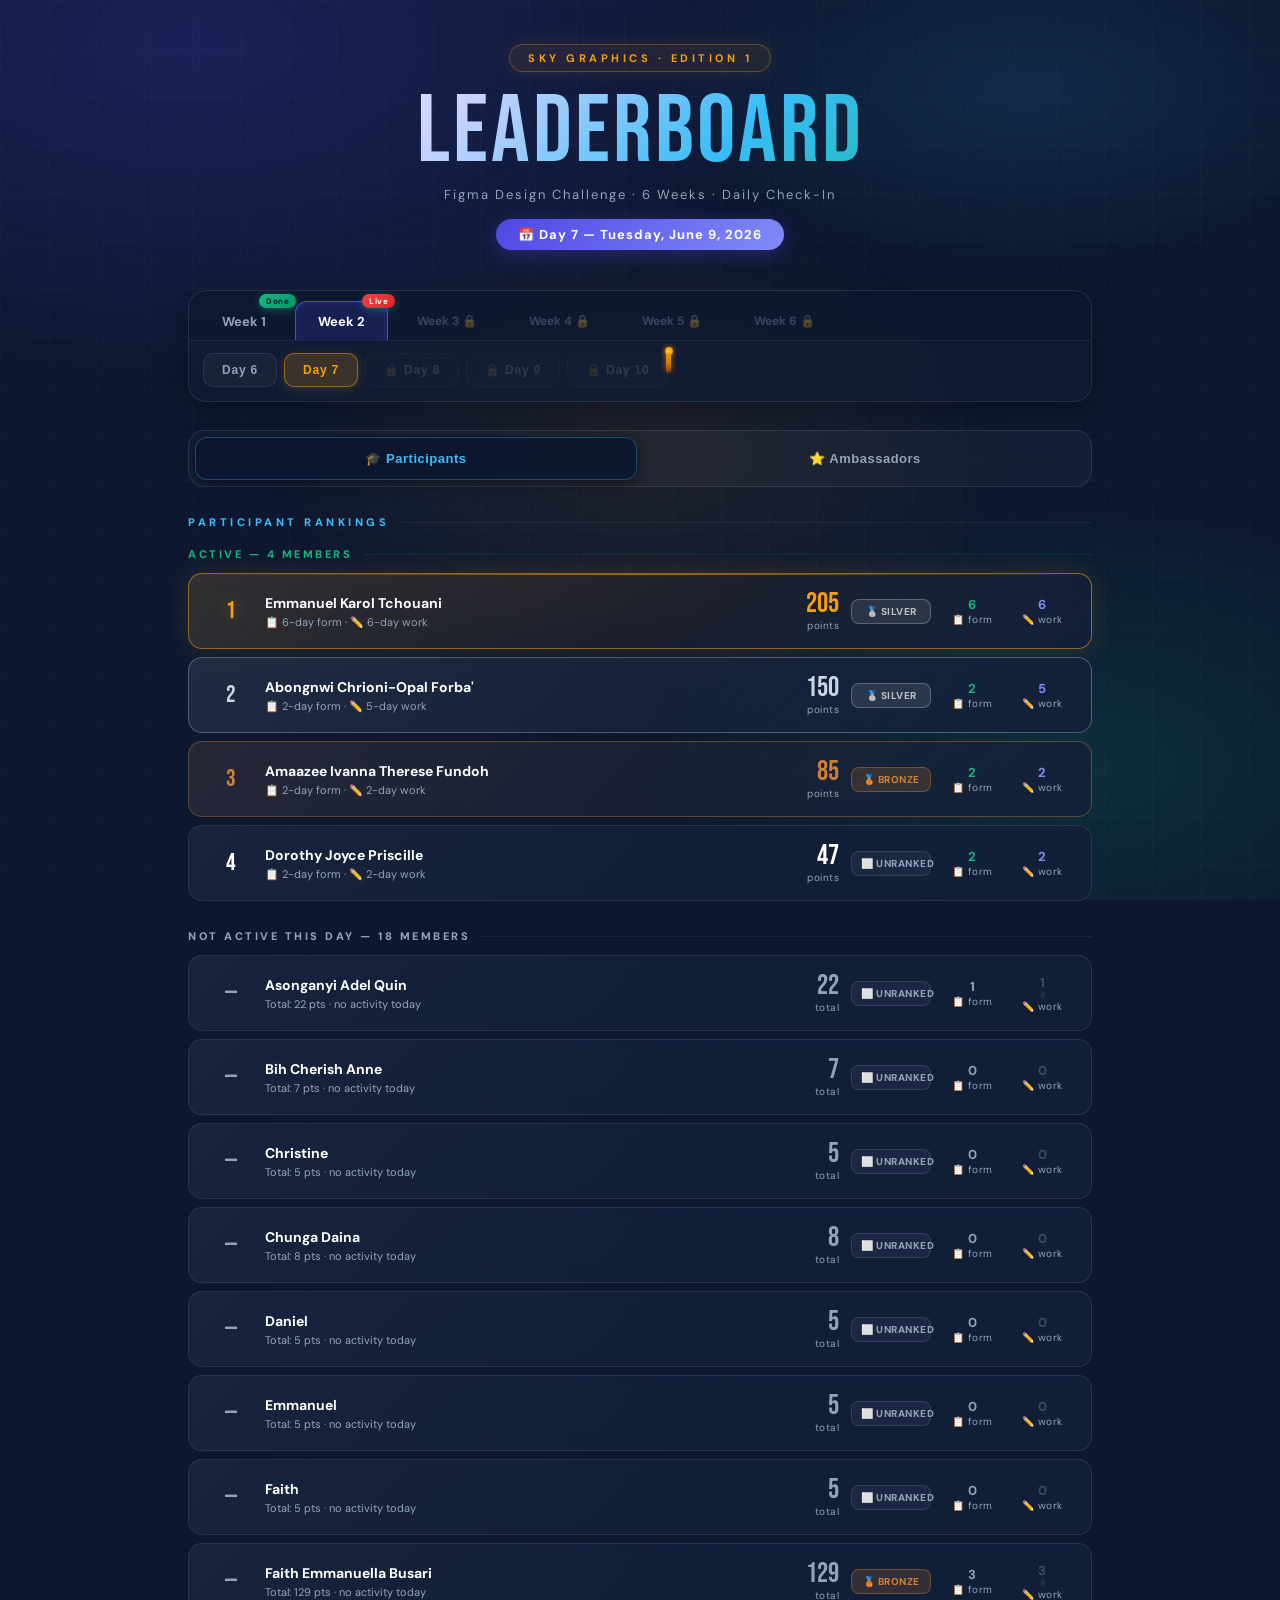
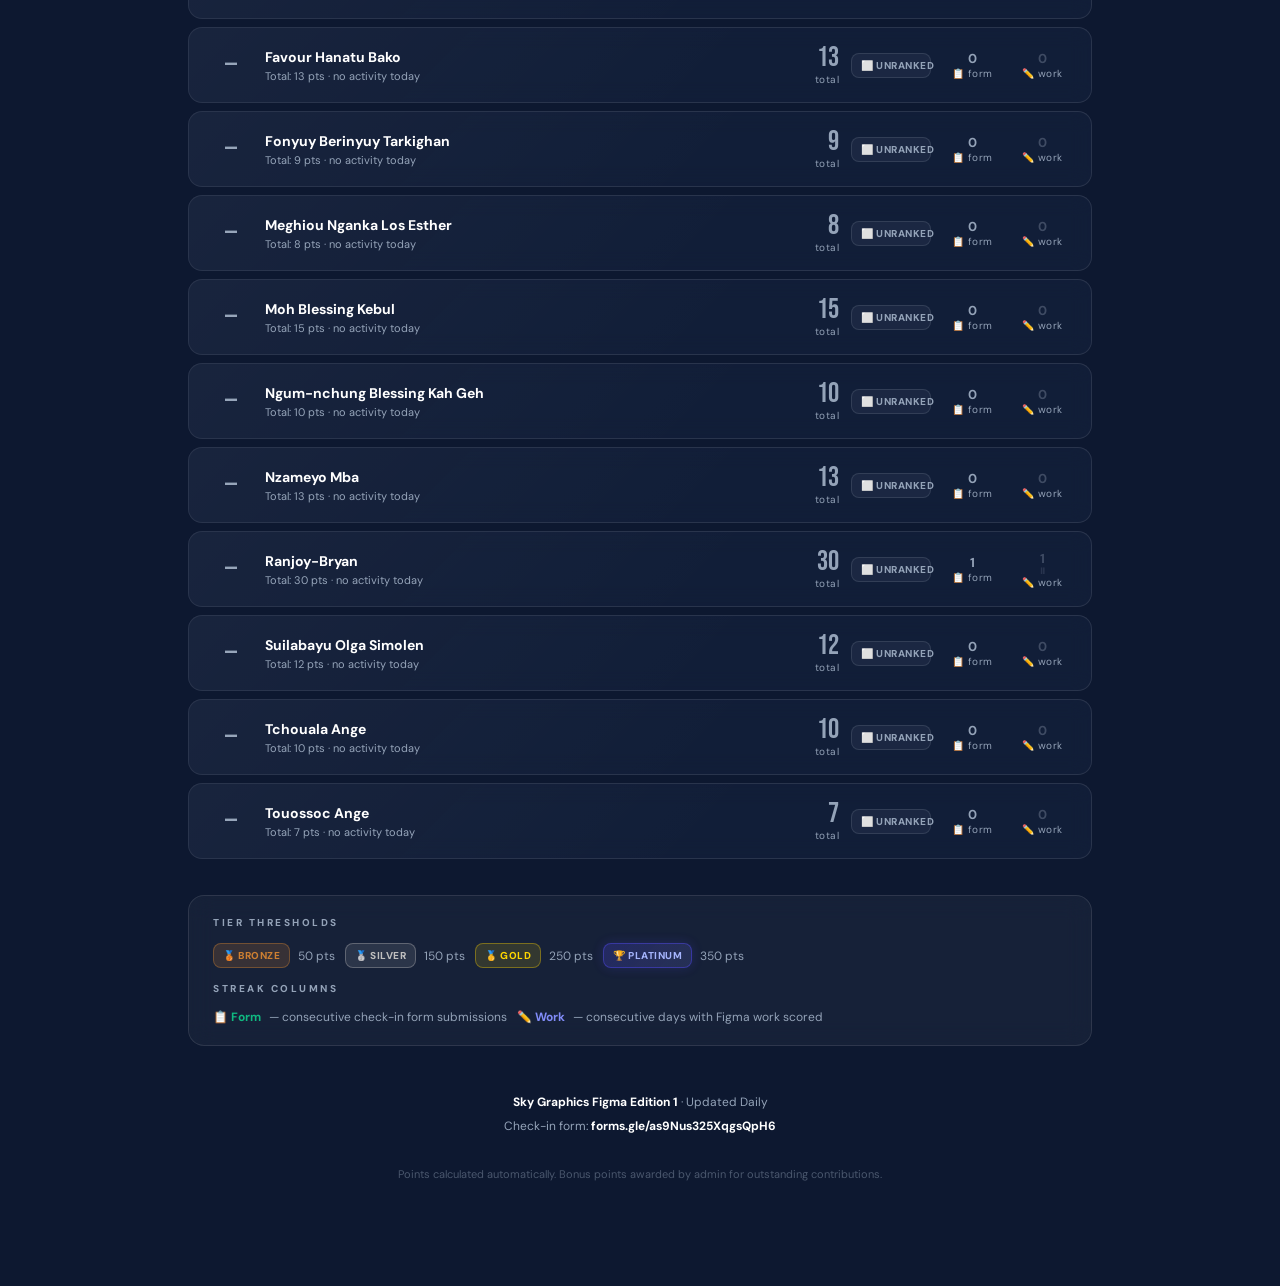
==== index.html @ 0ae7cfec "Automated Pipeline Day 7 latest" ====
<!DOCTYPE html>
<html lang="en">
<head>
<meta charset="UTF-8"/>
<meta name="viewport" content="width=device-width, initial-scale=1.0"/>
<title>Sky Graphics Figma Edition 1 — Leaderboard</title>
<link href="https://fonts.googleapis.com/css2?family=Bebas+Neue&family=DM+Sans:wght@400;500;700&display=swap" rel="stylesheet"/>
<style>
/* ═══════════════════════════════════════════════
   SKY GRAPHICS EDITION 1 — LEADERBOARD v5
   Week 2 · D6 Live · Three-tab profile panels
   No SNAPSHOTS dependency — derives from PEOPLE
═══════════════════════════════════════════════ */
:root{
  --navy:#0D1830;--indigo:#1B2F6E;--violet:#4F46E5;--violet-light:#818CF8;
  --amber:#F59E0B;--gold:#D97706;--mint:#10B981;--mint-dk:#059669;
  --coral:#EF4444;--sky:#38BDF8;--white:#FFFFFF;--off:#F1F5F9;
  --muted:#94A3B8;--card:rgba(19,31,58,0.88);--card-solid:#131F3A;
  --line:rgba(255,255,255,0.07);--glass:rgba(255,255,255,0.04);
  --gb:rgba(255,255,255,0.10);
}
*{margin:0;padding:0;box-sizing:border-box;}
html{scroll-behavior:smooth;}
body{
  background:var(--navy);font-family:'DM Sans',sans-serif;
  color:var(--white);min-height:100vh;overflow-x:hidden;
}
body::before{
  content:'';position:fixed;inset:0;pointer-events:none;z-index:0;
  background:
    radial-gradient(ellipse 90% 70% at 15% 5%,rgba(79,70,229,.22) 0%,transparent 55%),
    radial-gradient(ellipse 70% 60% at 85% 85%,rgba(16,185,129,.14) 0%,transparent 50%),
    radial-gradient(ellipse 50% 45% at 50% 50%,rgba(245,158,11,.08) 0%,transparent 60%),
    radial-gradient(ellipse 60% 40% at 80% 10%,rgba(56,189,248,.12) 0%,transparent 50%);
  animation:auroraDrift 18s ease-in-out infinite alternate;will-change:transform;
}
@keyframes auroraDrift{
  0%{transform:translate(0,0) scale(1);}
  33%{transform:translate(-12px,8px) scale(1.02);}
  66%{transform:translate(8px,-6px) scale(.98);}
  100%{transform:translate(-4px,12px) scale(1.01);}
}
body::after{
  content:'';position:fixed;inset:0;pointer-events:none;z-index:0;
  background-image:
    linear-gradient(rgba(255,255,255,.018) 1px,transparent 1px),
    linear-gradient(90deg,rgba(255,255,255,.018) 1px,transparent 1px);
  background-size:48px 48px;
  animation:gridShift 25s linear infinite;will-change:transform;
}
@keyframes gridShift{from{transform:translate(0,0);}to{transform:translate(48px,48px);}}

/* ── GOLDEN ESSENCE (Day 5/10/15…) ── */
body.essence-golden::before{
  background:
    radial-gradient(ellipse 90% 70% at 20% 10%,rgba(217,119,6,.35) 0%,transparent 55%),
    radial-gradient(ellipse 70% 60% at 80% 80%,rgba(245,158,11,.25) 0%,transparent 50%),
    radial-gradient(ellipse 50% 45% at 50% 50%,rgba(79,70,229,.20) 0%,transparent 60%);
}
.wrap{position:relative;z-index:1;}
.essence-golden .title{
  background-image:linear-gradient(135deg,#fff 0%,#FFE088 35%,#F59E0B 70%,#D97706 100%) !important;
  -webkit-background-clip:text !important;background-clip:text !important;
  -webkit-text-fill-color:transparent !important;color:transparent !important;
}

/* ── LAYOUT ── */
.wrap{position:relative;z-index:1;max-width:940px;margin:0 auto;padding:44px 18px 100px;}

/* ── HEADER ── */
.header{text-align:center;margin-bottom:40px;}
.edition-tag{
  display:inline-flex;align-items:center;gap:6px;
  font-size:11px;font-weight:700;letter-spacing:3.5px;text-transform:uppercase;
  color:var(--amber);background:rgba(245,158,11,.08);
  border:1px solid rgba(245,158,11,.3);padding:6px 18px;border-radius:24px;
  margin-bottom:18px;box-shadow:0 0 20px rgba(245,158,11,.1);
  animation:tagPulse 3s ease-in-out infinite;
}
@keyframes tagPulse{
  0%,100%{box-shadow:0 0 20px rgba(245,158,11,.1);}
  50%{box-shadow:0 0 35px rgba(245,158,11,.22);}
}
.title{
  font-family:'Bebas Neue',sans-serif;
  font-size:clamp(52px,11vw,96px);line-height:.9;letter-spacing:3px;
  background:linear-gradient(135deg,#fff 0%,#C7D2FE 30%,#38BDF8 60%,#10B981 100%);
  -webkit-background-clip:text;background-clip:text;
  -webkit-text-fill-color:transparent;color:transparent;
  margin-bottom:10px;
}
.subtitle{font-size:13px;color:var(--muted);letter-spacing:2px;font-weight:400;}
.day-badge{
  display:inline-block;margin-top:16px;
  background:linear-gradient(135deg,var(--violet),var(--violet-light));
  padding:7px 22px;border-radius:22px;
  font-size:13px;font-weight:700;letter-spacing:1px;
  box-shadow:0 4px 20px rgba(79,70,229,.35);
}

/* ══════════════════════════════════════
   WEEK + DAY CONNECTED NAV CARD
══════════════════════════════════════ */
.nav-card{
  background:rgba(13,24,48,.80);border:1px solid var(--gb);
  border-radius:18px;overflow:hidden;margin-bottom:28px;
  backdrop-filter:blur(16px);box-shadow:0 8px 32px rgba(0,0,0,.3);
}
.week-row{
  display:flex;gap:6px;border-bottom:1px solid var(--line);
  overflow-x:auto;scrollbar-width:none;padding:10px 10px 0;
}
.week-row::-webkit-scrollbar{display:none;}
.week-pill{
  padding:11px 22px;border-radius:12px 12px 0 0;
  background:transparent;border:1px solid transparent;border-bottom:none;
  cursor:pointer;font-weight:700;font-size:13px;white-space:nowrap;
  color:var(--muted);transition:all .3s cubic-bezier(.4,0,.2,1);
  position:relative;margin-bottom:-1px;
}
.week-pill:hover:not(.locked){
  background:rgba(79,70,229,.10);color:var(--white);
  border-color:rgba(79,70,229,.25);border-bottom-color:transparent;
}
.week-pill.active{
  background:rgba(79,70,229,.18);border-color:var(--violet);
  border-bottom-color:rgba(13,24,48,.80);color:var(--white);
  box-shadow:inset 0 2px 8px rgba(79,70,229,.2);
}
.week-pill.locked{opacity:.32;cursor:not-allowed;font-size:12px;}
.week-badge{
  position:absolute;top:-8px;right:-8px;
  background:linear-gradient(135deg,var(--mint),#059669);
  color:var(--navy);font-size:8px;font-weight:800;
  padding:2px 7px;border-radius:8px;letter-spacing:.5px;
  box-shadow:0 2px 8px rgba(16,185,129,.4);
}
.week-badge.live{background:linear-gradient(135deg,var(--coral),#DC2626);color:#fff;}

.day-tray{
  padding:12px 14px 14px;display:flex;gap:7px;flex-wrap:wrap;
  animation:trayReveal .28s cubic-bezier(.4,0,.2,1) both;
  background:rgba(255,255,255,.015);
}
@keyframes trayReveal{
  from{opacity:0;transform:translateY(-6px);}
  to{opacity:1;transform:translateY(0);}
}
.day-pill{
  position:relative;padding:9px 18px;border-radius:10px;cursor:pointer;
  font-size:12px;font-weight:700;letter-spacing:.8px;
  border:1px solid rgba(255,255,255,.08);
  background:rgba(255,255,255,.04);color:var(--muted);
  transition:all .22s cubic-bezier(.4,0,.2,1);overflow:visible;
}
.day-pill:hover:not(.locked):not(.active){
  background:rgba(255,255,255,.09);color:var(--white);
  border-color:rgba(255,255,255,.18);
}
.day-pill.active{
  background:rgba(245,158,11,.18);color:var(--amber);
  border-color:rgba(245,158,11,.5);box-shadow:0 2px 12px rgba(245,158,11,.2);
}
.day-pill.locked{
  background:rgba(255,255,255,.01);color:rgba(255,255,255,.12);
  cursor:not-allowed;border-style:dashed;border-color:rgba(255,255,255,.05);
}
/* milestone pin badge */
.day-pill.milestone::after{
  content:'';position:absolute;top:-4px;right:-4px;
  width:5px;height:22px;
  background:linear-gradient(180deg,#F59E0B 0%,#D97706 60%,#92400E 100%);
  border-radius:3px;box-shadow:0 0 6px rgba(245,158,11,.55);
  z-index:2;pointer-events:none;
}
.day-pill.milestone::before{
  content:'';position:absolute;top:-7px;right:-5.5px;
  width:8px;height:8px;
  background:radial-gradient(circle,#FFD700 0%,#F59E0B 60%,#D97706 100%);
  border-radius:50%;box-shadow:0 0 5px rgba(245,158,11,.7);
  z-index:3;pointer-events:none;
}
.day-pill.milestone.active::after{
  background:linear-gradient(180deg,#10B981 0%,#059669 60%,#065F46 100%);
  box-shadow:0 0 6px rgba(16,185,129,.55);
}
.day-pill.milestone.active::before{
  background:radial-gradient(circle,#34D399 0%,#10B981 60%,#059669 100%);
  box-shadow:0 0 5px rgba(16,185,129,.7);
}

/* ── TABS ── */
.tabs{
  display:flex;gap:8px;margin-bottom:28px;
  background:rgba(255,255,255,.03);
  border:1px solid var(--gb);border-radius:16px;padding:6px;
  backdrop-filter:blur(12px);
}
.tab{
  flex:1;text-align:center;padding:13px 20px;border-radius:12px;
  cursor:pointer;font-size:13px;font-weight:700;letter-spacing:.5px;
  transition:all .3s cubic-bezier(.4,0,.2,1);
  color:var(--muted);border:none;background:transparent;
}
.tab:hover:not(.active){background:rgba(255,255,255,.04);color:var(--white);}
.tab.active{
  background:rgba(13,24,48,.9);color:var(--white);
  box-shadow:0 2px 16px rgba(0,0,0,.5);border:1px solid var(--gb);
}
.tab.active.participants{color:var(--sky);border-color:rgba(56,189,248,.3);}
.tab.active.ambassadors{color:var(--amber);border-color:rgba(245,158,11,.3);}

/* ── BOARD ── */
.board{display:none;}.board.active{display:block;}
.board-label{
  font-size:11px;font-weight:800;letter-spacing:3.5px;text-transform:uppercase;
  margin-bottom:18px;display:flex;align-items:center;gap:12px;
}
.board-label::after{content:'';flex:1;height:1px;background:var(--line);}
.board-label.p{color:var(--sky);}.board-label.a{color:var(--amber);}
.amb-note{
  background:rgba(245,158,11,.07);border:1px solid rgba(245,158,11,.22);
  border-radius:12px;padding:13px 18px;font-size:12px;
  color:rgba(245,158,11,.88);margin-bottom:18px;line-height:1.7;
}

/* ── ROWS ── */
.row{
  display:grid;
  grid-template-columns:44px 1fr 90px 80px 58px 58px;
  align-items:center;gap:12px;padding:16px 20px;
  border-radius:14px;margin-bottom:8px;
  background:var(--card);border:1px solid var(--gb);
  transition:transform .25s cubic-bezier(.4,0,.2,1),box-shadow .25s,border-color .25s;
  animation:rowReveal .5s cubic-bezier(.4,0,.2,1) both;
  cursor:pointer;backdrop-filter:blur(10px);
  position:relative;overflow:hidden;will-change:transform;
}
.row::before{
  content:'';position:absolute;inset:0;
  background:linear-gradient(135deg,rgba(255,255,255,.03) 0%,transparent 60%);
  pointer-events:none;
}
.row:hover{transform:translateX(6px) translateY(-1px);box-shadow:0 8px 32px rgba(0,0,0,.35);}
.row.rank-1{
  border-color:rgba(245,158,11,.55);
  background:linear-gradient(135deg,rgba(245,158,11,.13),rgba(217,119,6,.06),var(--card-solid));
  box-shadow:0 0 24px rgba(245,158,11,.15);
}
.row.rank-1::after{
  content:'';position:absolute;top:0;left:0;right:0;height:1px;
  background:linear-gradient(90deg,transparent,rgba(245,158,11,.6),transparent);
}
.row.rank-2{border-color:rgba(148,163,184,.45);background:linear-gradient(135deg,rgba(148,163,184,.09),var(--card));}
.row.rank-3{border-color:rgba(205,127,50,.4);background:linear-gradient(135deg,rgba(205,127,50,.09),var(--card));}
.row.dns{opacity:.42;}
@keyframes rowReveal{
  from{opacity:0;transform:translateY(16px);filter:blur(4px);}
  to{opacity:1;transform:translateY(0);filter:blur(0);}
}
.rank-num{font-family:'Bebas Neue',sans-serif;font-size:24px;text-align:center;color:var(--muted);line-height:1;}
.rank-1 .rank-num{color:var(--amber);text-shadow:0 0 16px rgba(245,158,11,.5);}
.rank-2 .rank-num{color:#CBD5E1;}
.rank-3 .rank-num{color:#CD7F32;}
.name-col{min-width:0;}
.name{font-size:14px;font-weight:700;white-space:normal;word-break:break-word;}
.name-sub{font-size:11px;color:var(--muted);margin-top:3px;}
.pts{font-family:'Bebas Neue',sans-serif;font-size:28px;text-align:right;line-height:1;}
.pts-label{font-size:10px;color:var(--muted);text-align:right;margin-top:1px;letter-spacing:.5px;}
.tier{
  font-size:10px;font-weight:800;letter-spacing:.5px;
  padding:5px 9px;border-radius:8px;text-align:center;white-space:nowrap;
}
.tier.BRONZE{background:rgba(205,127,50,.18);color:#CD7F32;border:1px solid rgba(205,127,50,.4);}
.tier.SILVER{background:rgba(192,192,192,.13);color:#C0C0C0;border:1px solid rgba(192,192,192,.35);}
.tier.GOLD{background:rgba(255,215,0,.13);color:#FFD700;border:1px solid rgba(255,215,0,.35);}
.tier.PLATINUM{
  background:linear-gradient(135deg,rgba(79,70,229,.25),rgba(129,140,248,.15));
  color:#A5B4FC;border:1px solid rgba(79,70,229,.5);
  box-shadow:0 0 12px rgba(79,70,229,.2);
}
.tier.UNRANKED{background:rgba(148,163,184,.08);color:var(--muted);border:1px solid rgba(148,163,184,.18);}
.streak{text-align:center;font-size:13px;font-weight:700;color:var(--mint);}
.streak-label{font-size:10px;color:var(--muted);text-align:center;letter-spacing:.5px;}
.work-streak{text-align:center;font-size:13px;font-weight:700;}
.work-streak-label{font-size:10px;color:var(--muted);text-align:center;letter-spacing:.5px;}
.work-streak[data-done="true"]{color:var(--violet-light);}
.work-streak[data-done="false"]{color:rgba(148,163,184,.35);}

.active-label{
  font-size:11px;font-weight:800;letter-spacing:2.5px;text-transform:uppercase;
  color:var(--mint);margin:0 0 12px;
  display:flex;align-items:center;gap:12px;
}
.active-label::after{content:'';flex:1;height:1px;background:rgba(16,185,129,.15);}
.not-active-label{
  font-size:11px;font-weight:800;letter-spacing:2.5px;text-transform:uppercase;
  color:var(--muted);margin:28px 0 12px;
  display:flex;align-items:center;gap:12px;
}
.not-active-label::after{content:'';flex:1;height:1px;background:rgba(148,163,184,.10);}

/* ── LEGEND ── */
.legend{
  margin-top:36px;background:var(--glass);border:1px solid var(--gb);
  border-radius:16px;padding:20px 24px;backdrop-filter:blur(12px);
}
.legend-title{font-size:10px;font-weight:800;letter-spacing:2.5px;text-transform:uppercase;color:var(--muted);margin-bottom:14px;}
.legend-grid{display:flex;flex-wrap:wrap;gap:10px;}
.legend-item{display:flex;align-items:center;gap:8px;font-size:12px;color:var(--muted);}

/* ── FOOTER ── */
.footer{text-align:center;margin-top:44px;font-size:12px;color:var(--muted);line-height:2;}
.footer strong{color:var(--white);}

/* ═══════════════════════════════════════════
   PROFILE PANEL — three tabs
═══════════════════════════════════════════ */
.overlay{position:fixed;inset:0;z-index:100;display:none;align-items:flex-end;justify-content:center;}
.overlay.open{display:flex;}
.overlay-bg{position:absolute;inset:0;background:rgba(0,0,0,.72);backdrop-filter:blur(6px);}
.panel{
  position:relative;z-index:1;
  background:rgba(13,24,48,.96);border:1px solid var(--gb);
  border-radius:24px 24px 0 0;width:100%;max-width:940px;max-height:92vh;
  overflow-y:auto;padding:0 0 44px;
  transform:translateY(100%);transition:transform .4s cubic-bezier(.4,0,.2,1);
  backdrop-filter:blur(20px);
}
.overlay.open .panel{transform:translateY(0);}
@media(min-width:640px){
  .overlay{align-items:center;}
  .panel{
    border-radius:22px;max-height:88vh;
    transform:scale(.9) translateY(24px);opacity:0;
    transition:transform .35s cubic-bezier(.4,0,.2,1),opacity .35s ease;
  }
  .overlay.open .panel{transform:scale(1) translateY(0);opacity:1;}
}
.panel-header{
  background:rgba(19,31,58,.9);border-radius:24px 24px 0 0;
  padding:22px 26px 20px;border-bottom:1px solid var(--line);
  position:sticky;top:0;z-index:2;backdrop-filter:blur(16px);
}
.panel-back{
  background:none;border:none;color:var(--muted);
  font-size:20px;cursor:pointer;padding:0;line-height:1;margin-bottom:12px;
  transition:color .2s;
}
.panel-back:hover{color:var(--white);}
.panel-name{font-family:'Bebas Neue',sans-serif;font-size:34px;line-height:1;margin-bottom:8px;}
.panel-meta{display:flex;align-items:center;gap:10px;flex-wrap:wrap;}
.role-badge{font-size:10px;font-weight:800;letter-spacing:1px;padding:4px 12px;border-radius:14px;}
.role-badge.Ambassador{background:rgba(245,158,11,.14);color:var(--amber);border:1px solid rgba(245,158,11,.3);}
.role-badge.Participant{background:rgba(56,189,248,.1);color:var(--sky);border:1px solid rgba(56,189,248,.25);}
.panel-pts{font-family:'Bebas Neue',sans-serif;font-size:24px;color:var(--amber);}

/* three tabs */
.ptabs{
  display:flex;gap:4px;padding:14px 20px 0;
  border-bottom:1px solid var(--line);
  overflow-x:auto;scrollbar-width:none;
}
.ptabs::-webkit-scrollbar{display:none;}
.ptab{
  padding:10px 18px;font-size:13px;font-weight:700;cursor:pointer;
  border:none;background:none;color:var(--muted);
  border-bottom:2px solid transparent;transition:all .2s;white-space:nowrap;
}
.ptab:hover{color:var(--white);}
.ptab.active{color:var(--white);border-bottom-color:var(--violet);}
.ptab[data-ptab="warnings"].has-warn{color:var(--coral);}
.ptab[data-ptab="warnings"].has-warn.active{border-bottom-color:var(--coral);}

.pcontent{padding:22px 26px;}
.pboard{display:none;}.pboard.active{display:block;}

/* breakdown */
.section-title{
  font-size:10px;font-weight:800;letter-spacing:2.5px;text-transform:uppercase;
  color:var(--muted);margin:22px 0 10px;padding-bottom:7px;border-bottom:1px solid var(--line);
}
.bk-row{
  display:flex;align-items:flex-start;gap:13px;
  padding:10px 14px;border-radius:10px;margin-bottom:6px;
}
.bk-row.earned{background:rgba(16,185,129,.07);border:1px solid rgba(16,185,129,.15);}
.bk-row.missed{background:rgba(255,255,255,.02);border:1px solid transparent;opacity:.5;}
.bk-icon{font-size:14px;margin-top:2px;min-width:18px;}
.bk-body{flex:1;}
.bk-label{font-size:13px;font-weight:700;}
.bk-desc{font-size:11px;color:var(--muted);margin-top:3px;line-height:1.6;}
.bk-pts{font-family:'Bebas Neue',sans-serif;font-size:20px;white-space:nowrap;}
.bk-row.earned .bk-pts{color:var(--mint);}
.bk-row.missed .bk-pts{color:var(--muted);}
.day-dots{display:flex;gap:5px;margin-top:5px;flex-wrap:wrap;}
.dot{font-size:10px;font-weight:700;padding:2px 7px;border-radius:5px;}
.dot.hit{background:rgba(16,185,129,.2);color:var(--mint);}
.dot.miss{background:rgba(239,68,68,.12);color:var(--coral);}
.total-bar{
  margin-top:26px;background:rgba(245,158,11,.07);
  border:1px solid rgba(245,158,11,.25);border-radius:14px;
  padding:18px 22px;display:flex;align-items:center;justify-content:space-between;
}
.total-label{font-size:12px;font-weight:800;letter-spacing:2.5px;text-transform:uppercase;color:var(--muted);}
.total-num{font-family:'Bebas Neue',sans-serif;font-size:46px;color:var(--amber);line-height:1;}
.streak-explain{
  background:rgba(79,70,229,.08);border:1px solid rgba(79,70,229,.25);
  border-radius:14px;padding:18px 20px;margin-bottom:20px;line-height:1.8;
}
.streak-explain-title{font-size:10px;font-weight:800;letter-spacing:2.5px;text-transform:uppercase;color:var(--muted);margin-bottom:12px;}

/* roast */
.roast-fire{font-size:30px;text-align:center;margin-bottom:14px;}
.roast-box{
  background:rgba(239,68,68,.05);border:1px solid rgba(239,68,68,.18);
  border-radius:16px;padding:22px;line-height:1.85;font-size:14px;color:var(--off);
}
.roast-box p{margin-bottom:14px;}.roast-box p:last-child{margin-bottom:0;}

/* warnings tab */
.warn-box{
  background:rgba(239,68,68,.08);border:1px solid rgba(239,68,68,.28);
  border-radius:14px;padding:18px 20px;margin-bottom:16px;
  box-shadow:0 0 16px rgba(239,68,68,.08);
}
.warn-title{font-size:10px;font-weight:800;letter-spacing:2px;text-transform:uppercase;color:var(--coral);margin-bottom:10px;}
.warn-item{
  font-size:13px;color:var(--off);padding:8px 0;
  border-bottom:1px solid rgba(239,68,68,.12);line-height:1.6;
}
.warn-item:last-child{border-bottom:none;}
.warn-tag{
  display:inline-block;font-size:9px;font-weight:800;letter-spacing:1px;
  text-transform:uppercase;background:rgba(239,68,68,.2);color:var(--coral);
  padding:2px 8px;border-radius:6px;margin-right:6px;vertical-align:middle;
}
.warn-item{font-size:13px;color:var(--off);line-height:1.7;padding:8px 0;border-bottom:1px solid rgba(239,68,68,.12);}
.warn-item:last-child{border-bottom:none;}
.no-warn{
  text-align:center;padding:40px 20px;
  font-size:14px;color:var(--muted);
}
.no-warn-icon{font-size:40px;margin-bottom:12px;}

/* rules tab */
.rule-item{margin-bottom:22px;}
.rule-title{font-weight:800;color:var(--amber);font-size:13px;margin-bottom:4px;}
.rule-body{font-size:12px;color:var(--muted);line-height:1.7;}

/* ── CELEBRATION ── */
.celebration-container{position:fixed;inset:0;z-index:150;pointer-events:none;overflow:hidden;}
.confetti{
  position:absolute;width:8px;height:8px;top:-20px;border-radius:2px;
  animation:confettiFall linear forwards;will-change:transform,opacity;
}
@keyframes confettiFall{
  0%{transform:translateY(0) rotate(0deg);opacity:1;}
  80%{opacity:1;}100%{transform:translateY(110vh) rotate(720deg);opacity:0;}
}
.pop-msg{
  position:absolute;color:white;font-family:'Bebas Neue',sans-serif;
  font-weight:800;font-size:28px;text-transform:uppercase;letter-spacing:3px;
  text-shadow:0 4px 16px rgba(0,0,0,.6);
  animation:popOut 1.8s cubic-bezier(.17,.67,.83,.67) forwards;
  white-space:nowrap;z-index:160;pointer-events:none;will-change:transform,opacity;
}
@keyframes popOut{
  0%{transform:scale(0) rotate(-10deg);opacity:0;}
  30%{opacity:1;transform:scale(1.25) rotate(2deg);}
  70%{opacity:.9;transform:scale(1.05) rotate(-1deg);}
  100%{opacity:0;transform:scale(1.3) translateY(-80px) rotate(5deg);}
}
.celebrate-btn{
  position:fixed;bottom:32px;right:32px;width:68px;height:68px;
  border-radius:50%;
  background:linear-gradient(135deg,var(--violet),#6D28D9);
  border:none;color:white;font-size:30px;cursor:pointer;z-index:90;
  box-shadow:0 10px 28px rgba(79,70,229,.5);
  display:flex;align-items:center;justify-content:center;
  transition:all .35s cubic-bezier(.175,.885,.32,1.275);
  animation:fabBreath 3s ease-in-out infinite;
}
@keyframes fabBreath{
  0%,100%{box-shadow:0 10px 28px rgba(79,70,229,.5);}
  50%{box-shadow:0 14px 36px rgba(79,70,229,.6);}
}
.celebrate-btn:hover{transform:scale(1.12) rotate(15deg);}
.celebrate-btn:active{transform:scale(.92);}

/* ── RESPONSIVE ── */
@media(max-width:640px){
  .wrap{padding:20px 12px 72px;}
  .row{grid-template-columns:32px 1fr 56px 60px;gap:8px;padding:13px 12px;}
  .streak,.streak-label,.work-streak,.work-streak-label{display:none;}
  .pts{font-size:22px;}.name{font-size:13px;}.name-sub{font-size:10px;}
  .tier{font-size:9px;padding:3px 6px;}
  .rank-num{font-size:19px;}
  .tabs{gap:4px;padding:4px;}.tab{font-size:12px;padding:10px 6px;}
  .day-pill{font-size:11px;padding:7px 13px;}
  .week-pill{font-size:12px;padding:9px 16px;}
  .panel-name{font-size:28px;}
  .panel{border-radius:22px 22px 0 0;}
  .ptab{padding:9px 12px;font-size:12px;}
  .pcontent{padding:16px;}
  .total-num{font-size:38px;}
}
@media(prefers-reduced-motion:reduce){
  *{animation-duration:.01ms !important;transition-duration:.01ms !important;}
}
</style>
</head>
<body>
<div class="wrap">
  <div class="header">
    <div class="edition-tag">Sky Graphics · Edition 1</div>
    <div class="title">LEADERBOARD</div>
    <div class="subtitle">Figma Design Challenge · 6 Weeks · Daily Check-In</div>
    <div class="day-badge" id="current-day-badge">📅 Day 6 — June 8, 2026</div>
  </div>

  <div class="nav-card">
    <div class="week-row" id="week-row"></div>
    <div class="day-tray" id="day-selector"></div>
  </div>

  <div class="tabs">
    <button class="tab active participants" data-tab="participants" onclick="window.switchTab('participants')">🎓 Participants</button>
    <button class="tab ambassadors" data-tab="ambassadors" onclick="window.switchTab('ambassadors')">⭐ Ambassadors</button>
  </div>

  <div class="board active" id="board-participants">
    <div class="board-label p">Participant Rankings</div>
    <div id="rows-participants"></div>
    <div class="legend">
      <div class="legend-title">Tier Thresholds</div>
      <div class="legend-grid">
        <div class="legend-item"><span class="tier BRONZE">🥉 BRONZE</span> 50 pts</div>
        <div class="legend-item"><span class="tier SILVER">🥈 SILVER</span> 150 pts</div>
        <div class="legend-item"><span class="tier GOLD">🥇 GOLD</span> 250 pts</div>
        <div class="legend-item"><span class="tier PLATINUM">🏆 PLATINUM</span> 350 pts</div>
      </div>
      <div class="legend-title" style="margin-top:14px;">Streak Columns</div>
      <div class="legend-grid">
        <div class="legend-item"><span style="color:var(--mint);font-weight:700;">📋 Form</span> — consecutive check-in form submissions</div>
        <div class="legend-item"><span style="color:var(--violet-light);font-weight:700;">✏️ Work</span> — consecutive days with Figma work scored</div>
      </div>
    </div>
  </div>

  <div class="board" id="board-ambassadors">
    <div class="amb-note">⭐ Ambassadors compete on their own board. Rankings are separate from participants.</div>
    <div class="board-label a">Ambassador Rankings</div>
    <div id="rows-ambassadors"></div>
    <div class="legend">
      <div class="legend-title">Tier Thresholds</div>
      <div class="legend-grid">
        <div class="legend-item"><span class="tier BRONZE">🥉 BRONZE</span> 50 pts</div>
        <div class="legend-item"><span class="tier SILVER">🥈 SILVER</span> 150 pts</div>
        <div class="legend-item"><span class="tier GOLD">🥇 GOLD</span> 250 pts</div>
        <div class="legend-item"><span class="tier PLATINUM">🏆 PLATINUM</span> 350 pts</div>
      </div>
      <div class="legend-title" style="margin-top:14px;">Streak Columns</div>
      <div class="legend-grid">
        <div class="legend-item"><span style="color:var(--mint);font-weight:700;">📋 Form</span> — consecutive check-in form submissions</div>
        <div class="legend-item"><span style="color:var(--violet-light);font-weight:700;">✏️ Work</span> — consecutive days with Figma work scored</div>
      </div>
    </div>
  </div>

  <div class="footer">
    <strong>Sky Graphics Figma Edition 1</strong> · Updated Daily<br>
    Check-in form: <strong>forms.gle/as9Nus325XqgsQpH6</strong><br><br>
    <span style="color:rgba(148,163,184,.45);font-size:11px">Points calculated automatically. Bonus points awarded by admin for outstanding contributions.</span>
  </div>
</div>

<!-- PROFILE OVERLAY -->
<div class="overlay" id="overlay" onclick="window.handleOverlayClick(event)">
  <div class="overlay-bg"></div>
  <div class="panel" id="panel">
    <div class="panel-header">
      <button class="panel-back" onclick="window.closePanel()">← Back</button>
      <div class="panel-name" id="panel-name"></div>
      <div class="panel-meta">
        <span class="role-badge" id="panel-role"></span>
        <span class="panel-pts" id="panel-pts"></span>
        <span class="tier" id="panel-tier"></span>
      </div>
    </div>
    <div class="ptabs">
      <button class="ptab active" data-ptab="breakdown" onclick="window.switchPTab('breakdown')">📊 Breakdown</button>
      <button class="ptab" data-ptab="roast" onclick="window.switchPTab('roast')">🔥 Roast</button>
      <button class="ptab" data-ptab="warnings" onclick="window.switchPTab('warnings')">⚠️ Warnings</button>
      <button class="ptab" data-ptab="rules" onclick="window.switchPTab('rules')">⚖️ Rules</button>
    </div>
    <div class="pcontent">
      <div class="pboard active" id="pboard-breakdown"></div>
      <div class="pboard" id="pboard-roast"></div>
      <div class="pboard" id="pboard-warnings"></div>
      <div class="pboard" id="pboard-rules"></div>
    </div>
  </div>
</div>

<div id="celebration-container" class="celebration-container"></div>
<button class="celebrate-btn" onclick="window.triggerCelebration(8000)" title="Celebrate!">🎉</button>

<script type="module">
import { PEOPLE, DAY_LABELS, TIER_EMOJI, RULES } from './data.js';

/* ─────────────────────────────────────────────────
   STATE
───────────────────────────────────────────────── */
let currentWeek = 1;
let currentDay  = 'D1';
let currentTab  = 'participants';
let currentPTab = 'breakdown';

const TOTAL_WEEKS = 6;       /* number of week pills shown in nav */
const DAYS_PER_WEEK = 5;      /* days per week */

/* ─────────────────────────────────────────────────
   HELPERS
───────────────────────────────────────────────── */
function tierClass(t){ return t || 'UNRANKED'; }
function ptsColor(r){ return r===1?'var(--amber)':r===2?'#CBD5E1':r===3?'#CD7F32':'var(--white)'; }
function rowClass(r){ return r===1?'rank-1':r===2?'rank-2':r===3?'rank-3':''; }
function safeName(n){ return n.replace(/\\/g,'\\\\').replace(/'/g,"\\'"); }

/* ─────────────────────────────────────────────────
   DYNAMIC DAY/WEEK UNLOCKING
   Derived entirely from PEOPLE[].days + DAY_LABELS —
   no hardcoded "current day" needed.
───────────────────────────────────────────────── */

/* Canonical ordering of day keys (D1, D2, D3 ...) */
function getCanonicalDayOrder(){
  let order = [];
  if (typeof DAY_LABELS !== 'undefined' && DAY_LABELS) {
    order = Object.keys(DAY_LABELS);
  }
  /* Make sure we have enough slots for every week pill in the UI */
  const need = TOTAL_WEEKS * DAYS_PER_WEEK;
  for (let i = 1; i <= need; i++) {
    const key = 'D' + i;
    if (!order.includes(key)) order.push(key);
  }
  order.sort((a,b) => parseInt(a.slice(1),10) - parseInt(b.slice(1),10));
  return order;
}

/* Scan PEOPLE for every day key that actually has data */
function computeLiveDays(){
  const set = new Set();
  (PEOPLE || []).forEach(p => {
    if (p.days) Object.keys(p.days).forEach(d => set.add(d));
  });
  return set;
}

/* Highest day number found across all people */
function getLatestDayNum(liveSet){
  let max = 0;
  liveSet.forEach(d => {
    const n = parseInt(d.slice(1),10);
    if (!isNaN(n) && n > max) max = n;
  });
  return max;
}

/* Build the week -> [day keys] map for all week pills */
function buildWeekDays(order){
  const weeks = {};
  for (let w = 1; w <= TOTAL_WEEKS; w++) {
    const start = (w-1) * DAYS_PER_WEEK;
    weeks[w] = order.slice(start, start + DAYS_PER_WEEK);
  }
  return weeks;
}

const CANONICAL_DAY_ORDER = getCanonicalDayOrder();
const WEEK_DAYS  = buildWeekDays(CANONICAL_DAY_ORDER);
const LIVE_DAYS  = computeLiveDays();
const LATEST_DAY_NUM = getLatestDayNum(LIVE_DAYS);

/* ─────────────────────────────────────────────────
   WEEK SELECTOR (rendered dynamically)
───────────────────────────────────────────────── */
function renderWeekSelector(){
  const row = document.getElementById('week-row');
  if (!row) return;
  let html = '';
  for (let w = 1; w <= TOTAL_WEEKS; w++) {
    const days     = WEEK_DAYS[w];
    const firstNum = parseInt(days[0].slice(1),10);
    const lastNum  = parseInt(days[days.length-1].slice(1),10);

    let status; /* 'done' | 'live' | 'locked' */
    if (LATEST_DAY_NUM >= lastNum)       status = 'done';
    else if (LATEST_DAY_NUM >= firstNum) status = 'live';
    else                                  status = 'locked';

    if (status === 'locked') {
      html += `<div class="week-pill locked">Week ${w} 🔒</div>`;
    } else {
      const isActive = w === currentWeek;
      const badge = status === 'live'
        ? '<span class="week-badge live">Live</span>'
        : '<span class="week-badge">Done</span>';
      html += `<div class="week-pill${isActive?' active':''}" data-week="${w}" onclick="window.setWeek(${w})">Week ${w} ${badge}</div>`;
    }
  }
  row.innerHTML = html;
}

/* ─────────────────────────────────────────────────
   WEEK SELECTION
───────────────────────────────────────────────── */
window.setWeek = function(week) {
  const days = WEEK_DAYS[week];
  if (!days) return;
  const firstNum = parseInt(days[0].slice(1),10);
  if (LATEST_DAY_NUM < firstNum) return; /* week is locked */

  currentWeek = week;
  renderWeekSelector();
  renderDaySelector();
  /* default to the latest live day in this week */
  const liveDays = days.filter(d => LIVE_DAYS.has(d));
  const defaultDay = liveDays.length ? liveDays[liveDays.length-1] : days[0];
  window.setDay(defaultDay);
};

/* ─────────────────────────────────────────────────
   DAY TRAY
───────────────────────────────────────────────── */
function renderDaySelector() {
  const tray = document.getElementById('day-selector');
  tray.classList.remove('day-tray');
  void tray.offsetWidth;
  tray.classList.add('day-tray');

  const days = WEEK_DAYS[currentWeek];
  let html = '';
  days.forEach((dKey, idx) => {
    const dayNum    = parseInt(dKey.slice(1));
    const isLocked  = !LIVE_DAYS.has(dKey);
    const isActive  = currentDay === dKey;
    const isMile    = (idx+1) % 5 === 0; /* Day 5/10/15… */
    html += `<button
      class="day-pill${isActive?' active':''}${isMile?' milestone':''}${isLocked?' locked':''}"
      data-day="${dKey}"
      ${isLocked ? 'disabled' : `onclick="window.setDay('${dKey}')"`}
    >${isLocked?'🔒 ':''}Day ${dayNum}</button>`;
  });
  tray.innerHTML = html;
}

/* ─────────────────────────────────────────────────
   DAY SELECTION
───────────────────────────────────────────────── */
window.setDay = function(day) {
  if (!LIVE_DAYS.has(day)) return;
  currentDay = day;
  document.querySelectorAll('.day-pill').forEach(p => {
    p.classList.toggle('active', p.dataset.day === day);
  });
  const dayNum  = parseInt(day.slice(1));
  const weekPos = ((dayNum-1) % 5) + 1;          /* position within week */
  document.body.classList.toggle('essence-golden', weekPos === 5);
  const label = (DAY_LABELS && DAY_LABELS[day]) || ('Day ' + dayNum);
  document.getElementById('current-day-badge').textContent = '📅 ' + label;
  renderBoard();
  /* Only show celebrate button on milestone days (D5, D10, D15…) */
  const weekPos2 = ((dayNum-1) % 5) + 1;
  const btn = document.querySelector('.celebrate-btn');
  if (btn) btn.style.display = weekPos2 === 5 ? 'flex' : 'none';
};

/* ─────────────────────────────────────────────────
   TAB SWITCHING
───────────────────────────────────────────────── */
window.switchTab = function(tab) {
  currentTab = tab;
  document.querySelectorAll('.tab').forEach(t => t.classList.toggle('active', t.dataset.tab===tab));
  document.querySelectorAll('.board').forEach(b => b.classList.remove('active'));
  const el = document.getElementById('board-'+tab);
  if (el) el.classList.add('active');
  renderBoard();
};

/* ─────────────────────────────────────────────────
   BOARD RENDER
   Derives state directly from PEOPLE[].days[currentDay]
   No SNAPSHOTS needed.
───────────────────────────────────────────────── */
function renderBoard() {
  ['participants','ambassadors'].forEach(tabKey => {
    const role      = tabKey === 'ambassadors' ? 'Ambassador' : 'Participant';
    const container = document.getElementById('rows-'+tabKey);
    if (!container) return;

    /* Gather all people of this role */
    const dayNum_board = parseInt(currentDay.slice(1));
    const pool = PEOPLE.filter(p => {
      if (p.role !== role) return false;
      /* Hide people who joined after the currently viewed day */
      if (p.joinedDay) {
        const joinedNum = parseInt(p.joinedDay.slice(1));
        if (dayNum_board < joinedNum) return false;
      }
      return true;
    });

    /* Points on this day = p.days[currentDay].pts (cumulative snapshot) */
    const enriched = pool.map(p => {
      const dayData  = p.days?.[currentDay] || null;
      const pts      = dayData ? dayData.pts : (p.allTimeTotal || 0);
      const prevKey  = currentDay === 'D1' ? null : 'D'+(parseInt(currentDay.slice(1))-1);
      const prevPts  = prevKey ? (p.days?.[prevKey]?.pts || 0) : 0;
      const delta    = pts - prevPts;
      return { ...p, pts, delta, dayData: dayData || {} };
    });

    const active   = enriched.filter(p => p.delta > 0).sort((a,b) => b.pts-a.pts);
    const inactive = enriched.filter(p => p.delta <= 0).sort((a,b) => a.name.localeCompare(b.name));

    let html = '', rank = 1;

    /* ── ACTIVE SECTION ── */
    if (active.length > 0) {
      html += `<div class="active-label">Active — ${active.length} member${active.length!==1?'s':''}</div>`;
    }
    active.forEach((p, i) => {
      const rc         = rowClass(rank);
      const formStreak = p.dayData.streakDays    || 0;
      const workStreak = p.dayData.workStreakDays || 0;
      const workDone   = p.dayData.workDone       || false;
      const subNote    = p.dayData.submitted
        ? `📋 ${formStreak}-day form · ✏️ ${workStreak}-day work`
        : workDone
          ? `✏️ Work done · form not submitted`
          : `+${p.delta} pts today`;
      html += `<div class="row ${rc}" style="animation-delay:${i*0.05}s" onclick="window.openPanel('${safeName(p.name)}')">
        <div class="rank-num" style="color:${ptsColor(rank)}">${rank}</div>
        <div class="name-col">
          <div class="name">${p.name}</div>
          <div class="name-sub">${subNote}</div>
        </div>
        <div>
          <div class="pts" style="color:${ptsColor(rank)}">${p.pts}</div>
          <div class="pts-label">points</div>
        </div>
        <div class="tier ${tierClass(p.tier)}">${(TIER_EMOJI&&TIER_EMOJI[p.tier])||''} ${p.tier||'UNRANKED'}</div>
        <div><div class="streak">${formStreak}</div><div class="streak-label">📋 form</div></div>
        <div><div class="work-streak" data-done="${workDone}" title="${workDone ? 'Active work streak' : (workStreak > 0 ? 'Streak paused — not lost' : 'No work streak yet')}">${workStreak}${!workDone && workStreak > 0 ? '<span style="font-size:9px;opacity:.5;display:block;line-height:1">⏸</span>' : ''}</div><div class="work-streak-label">✏️ work</div></div>
      </div>`;
      rank++;
    });

    /* ── NOT ACTIVE SECTION ── */
    if (inactive.length > 0) {
      html += `<div class="not-active-label">Not Active This Day — ${inactive.length} member${inactive.length!==1?'s':''}</div>`;
      inactive.forEach((p,i) => {
        const formStreak = p.dayData.streakDays    || 0;
        const workStreak = p.dayData.workStreakDays || 0;
        html += `<div class="row dns" style="animation-delay:${(active.length+i)*0.04}s" onclick="window.openPanel('${safeName(p.name)}')">
          <div class="rank-num" style="color:var(--muted)">—</div>
          <div class="name-col">
            <div class="name">${p.name}</div>
            <div class="name-sub">Total: ${p.pts} pts · no activity today</div>
          </div>
          <div>
            <div class="pts" style="color:var(--muted)">${p.pts}</div>
            <div class="pts-label">total</div>
          </div>
          <div class="tier ${tierClass(p.tier)}">${(TIER_EMOJI&&TIER_EMOJI[p.tier])||''} ${p.tier||'UNRANKED'}</div>
          <div><div class="streak" style="color:var(--muted)">${formStreak}</div><div class="streak-label">📋 form</div></div>
          <div><div class="work-streak" data-done="false" title="${workStreak > 0 ? 'Streak paused — not lost' : 'No work streak yet'}">${workStreak}${workStreak > 0 ? '<span style="font-size:9px;opacity:.5;display:block;line-height:1">⏸</span>' : ''}</div><div class="work-streak-label">✏️ work</div></div>
        </div>`;
      });
    }
    container.innerHTML = html;
  });
}

/* ─────────────────────────────────────────────────
   PROFILE PANEL
───────────────────────────────────────────────── */
window.openPanel = function(name) {
  const p = PEOPLE.find(x => x.name === name);
  if (!p) return;

  document.getElementById('panel-name').textContent = p.name;
  const rb = document.getElementById('panel-role');
  rb.textContent = p.role; rb.className = 'role-badge ' + p.role;
  document.getElementById('panel-pts').textContent = p.allTimeTotal + ' pts';
  const tb = document.getElementById('panel-tier');
  tb.textContent = ((TIER_EMOJI&&TIER_EMOJI[p.tier])||'') + ' ' + (p.tier||'UNRANKED');
  tb.className = 'tier ' + tierClass(p.tier);

  /* ── TAB 1: BREAKDOWN ── */
  let bdHtml = '';

  /* streak explanation */
  bdHtml += `<div class="streak-explain">
    <div class="streak-explain-title">How your streaks work</div>
    <p style="font-size:13px;color:var(--off);margin-bottom:10px;">
      <strong style="color:var(--amber)">📋 Form Streak</strong> — every consecutive day you submitted the check-in form on time. Miss one and it pauses at zero until you submit again.
    </p>
    <p style="font-size:13px;color:var(--off);margin-bottom:0;">
      <strong style="color:var(--mint)">✏️ Work Streak</strong> — every consecutive day you received a creativity score for your Figma work, with or without the form. If you built something and it was scored, it counts.
    </p>
  </div>`;

  /* breakdown sections */
  (p.breakdown || []).forEach(sec => {
    bdHtml += `<div class="section-title">${sec.section}</div>`;
    (sec.items || []).forEach(item => {
      const cls  = item.earned ? 'earned' : 'missed';
      const icon = item.earned
        ? '<span style="color:var(--mint)">✓</span>'
        : '<span style="color:var(--coral)">✗</span>';
      let dotsHtml = '';
      if (item.dayHits && item.dayHits.length) {
        dotsHtml = '<div class="day-dots">';
        ['D1','D2','D3','D4','D5','D6','D7','D8','D9','D10'].forEach(d => {
          if (!item.dayHits.includes(d) && !(item.desc||'').includes(d)) return;
          /* only show dots for days explicitly referenced */
        });
        item.dayHits.forEach(d => {
          dotsHtml += `<span class="dot hit">${d}</span>`;
        });
        dotsHtml += '</div>';
      }
      bdHtml += `<div class="bk-row ${cls}">
        <div class="bk-icon">${icon}</div>
        <div class="bk-body">
          <div class="bk-label">${item.label}</div>
          ${dotsHtml}
          <div class="bk-desc">${item.desc||''}</div>
        </div>
        <div class="bk-pts">${item.pts !== null && item.pts !== undefined ? '+'+item.pts : ''}</div>
      </div>`;
    });
  });

  bdHtml += `<div class="total-bar">
    <div class="total-label">All-Time Total</div>
    <div class="total-num">${p.allTimeTotal}</div>
  </div>`;

  document.getElementById('pboard-breakdown').innerHTML = bdHtml;

  /* ── TAB 2: ROAST ── */
  document.getElementById('pboard-roast').innerHTML =
    `<div class="roast-fire">🔥</div><div class="roast-box">${p.roast || '<p>No roast yet. Check back soon.</p>'}</div>`;

  /* ── TAB 3: WARNINGS ── */
  const warnTab = document.querySelector('.ptab[data-ptab="warnings"]');
  const warns   = p.warnings || [];
  if (warns.length) {
    warnTab.classList.add('has-warn');
    let wHtml = `<div class="warn-box"><div class="warn-title">⚠️ Personal Warnings (${warns.length})</div>`;
    warns.forEach(w => { wHtml += `<div class="warn-item"><span class="warn-tag">⚠ Flag</span>${w}</div>`; });
    wHtml += `</div>
    <p style="font-size:12px;color:var(--muted);line-height:1.8;margin-top:8px;">
      These warnings are visible only to you. They reflect rulings made by the admin about your points — 
      disqualifications, special awards, or pending verifications. 
      If you believe a warning is incorrect, contact the admin.
    </p>`;
    document.getElementById('pboard-warnings').innerHTML = wHtml;
  } else {
    warnTab.classList.remove('has-warn');
    document.getElementById('pboard-warnings').innerHTML =
      `<div class="no-warn"><div class="no-warn-icon">✅</div><div>No warnings on your account.<br><span style="font-size:12px;color:var(--muted)">Keep it clean.</span></div></div>`;
  }

  /* ── TAB 4: RULES ── */
  const rulesData = (typeof RULES !== 'undefined' && RULES) ? RULES : [];
  let rHtml = '';
  if (rulesData.length) {
    rulesData.forEach(r => {
      rHtml += `<div class="rule-item">
        <div class="rule-title">${r.title}</div>
        <div class="rule-body">${r.content}</div>
      </div>`;
    });
  } else {
    rHtml = `<p style="color:var(--muted);font-size:13px;">Rules not available.</p>`;
  }
  document.getElementById('pboard-rules').innerHTML = rHtml;

  window.switchPTab('breakdown');
  document.getElementById('overlay').classList.add('open');
  document.body.style.overflow = 'hidden';
};

window.closePanel = function() {
  document.getElementById('overlay').classList.remove('open');
  document.body.style.overflow = '';
};

window.handleOverlayClick = function(e) {
  if (e.target===document.getElementById('overlay') || e.target.classList.contains('overlay-bg'))
    window.closePanel();
};

window.switchPTab = function(tab) {
  currentPTab = tab;
  document.querySelectorAll('.ptab').forEach(t => t.classList.toggle('active', t.dataset.ptab===tab));
  document.querySelectorAll('.pboard').forEach(b => b.classList.remove('active'));
  const pb = document.getElementById('pboard-'+tab);
  if (pb) pb.classList.add('active');
};

/* ─────────────────────────────────────────────────
   CELEBRATION
───────────────────────────────────────────────── */
let _ci=null, _ct=null;
window.triggerCelebration = function(duration) {
  if (_ci){clearInterval(_ci);_ci=null;} if(_ct){clearTimeout(_ct);_ct=null;}
  const c = document.getElementById('celebration-container');
  c.innerHTML='';
  if (!duration) return;
  const colors=['#4F46E5','#F59E0B','#10B981','#EF4444','#38BDF8','#A78BFA','#34D399','#FCD34D'];
  const msgs=['Sky Graphics! 🎨','Amazing Work! 🔥','Week 2 is Live! 🚀','Keep Climbing! ✨'];
  const end = Date.now()+duration;
  _ci = setInterval(()=>{
    if(Date.now()>end){clearInterval(_ci);_ci=null;return;}
    const el=document.createElement('div');
    el.className='confetti';
    const sz=Math.random()*8+4;
    el.style.cssText=`left:${Math.random()*100}vw;width:${sz}px;height:${sz}px;background:${colors[Math.floor(Math.random()*colors.length)]};border-radius:${Math.random()>.5?'50%':'2px'};animation-duration:${Math.random()*2+2}s;`;
    c.appendChild(el);setTimeout(()=>el.remove(),4000);
    if(Math.random()>.82){
      const m=document.createElement('div');
      m.className='pop-msg';
      m.textContent=msgs[Math.floor(Math.random()*msgs.length)];
      m.style.cssText=`left:${Math.random()*70+5}vw;top:${Math.random()*50+20}vh;`;
      c.appendChild(m);setTimeout(()=>m.remove(),1800);
    }
  },120);
  _ct=setTimeout(()=>{if(_ci){clearInterval(_ci);_ci=null;}c.innerHTML='';},duration+2500);
};

/* ─────────────────────────────────────────────────
   INIT — auto-selects the latest unlocked week/day
───────────────────────────────────────────────── */
function initApp() {
  let initWeek = 1, initDay = CANONICAL_DAY_ORDER[0];

  if (LATEST_DAY_NUM > 0) {
    for (let w = 1; w <= TOTAL_WEEKS; w++) {
      const days     = WEEK_DAYS[w];
      const firstNum = parseInt(days[0].slice(1),10);
      const lastNum  = parseInt(days[days.length-1].slice(1),10);
      if (LATEST_DAY_NUM >= firstNum) {
        initWeek = w;
        initDay  = LATEST_DAY_NUM <= lastNum ? ('D'+LATEST_DAY_NUM) : days[days.length-1];
      }
    }
  }

  currentWeek = initWeek;
  renderWeekSelector();
  renderDaySelector();
  window.setDay(initDay);
}
if(document.readyState==='loading'){
  document.addEventListener('DOMContentLoaded', initApp);
} else { initApp(); }
</script>
</body>
</html>
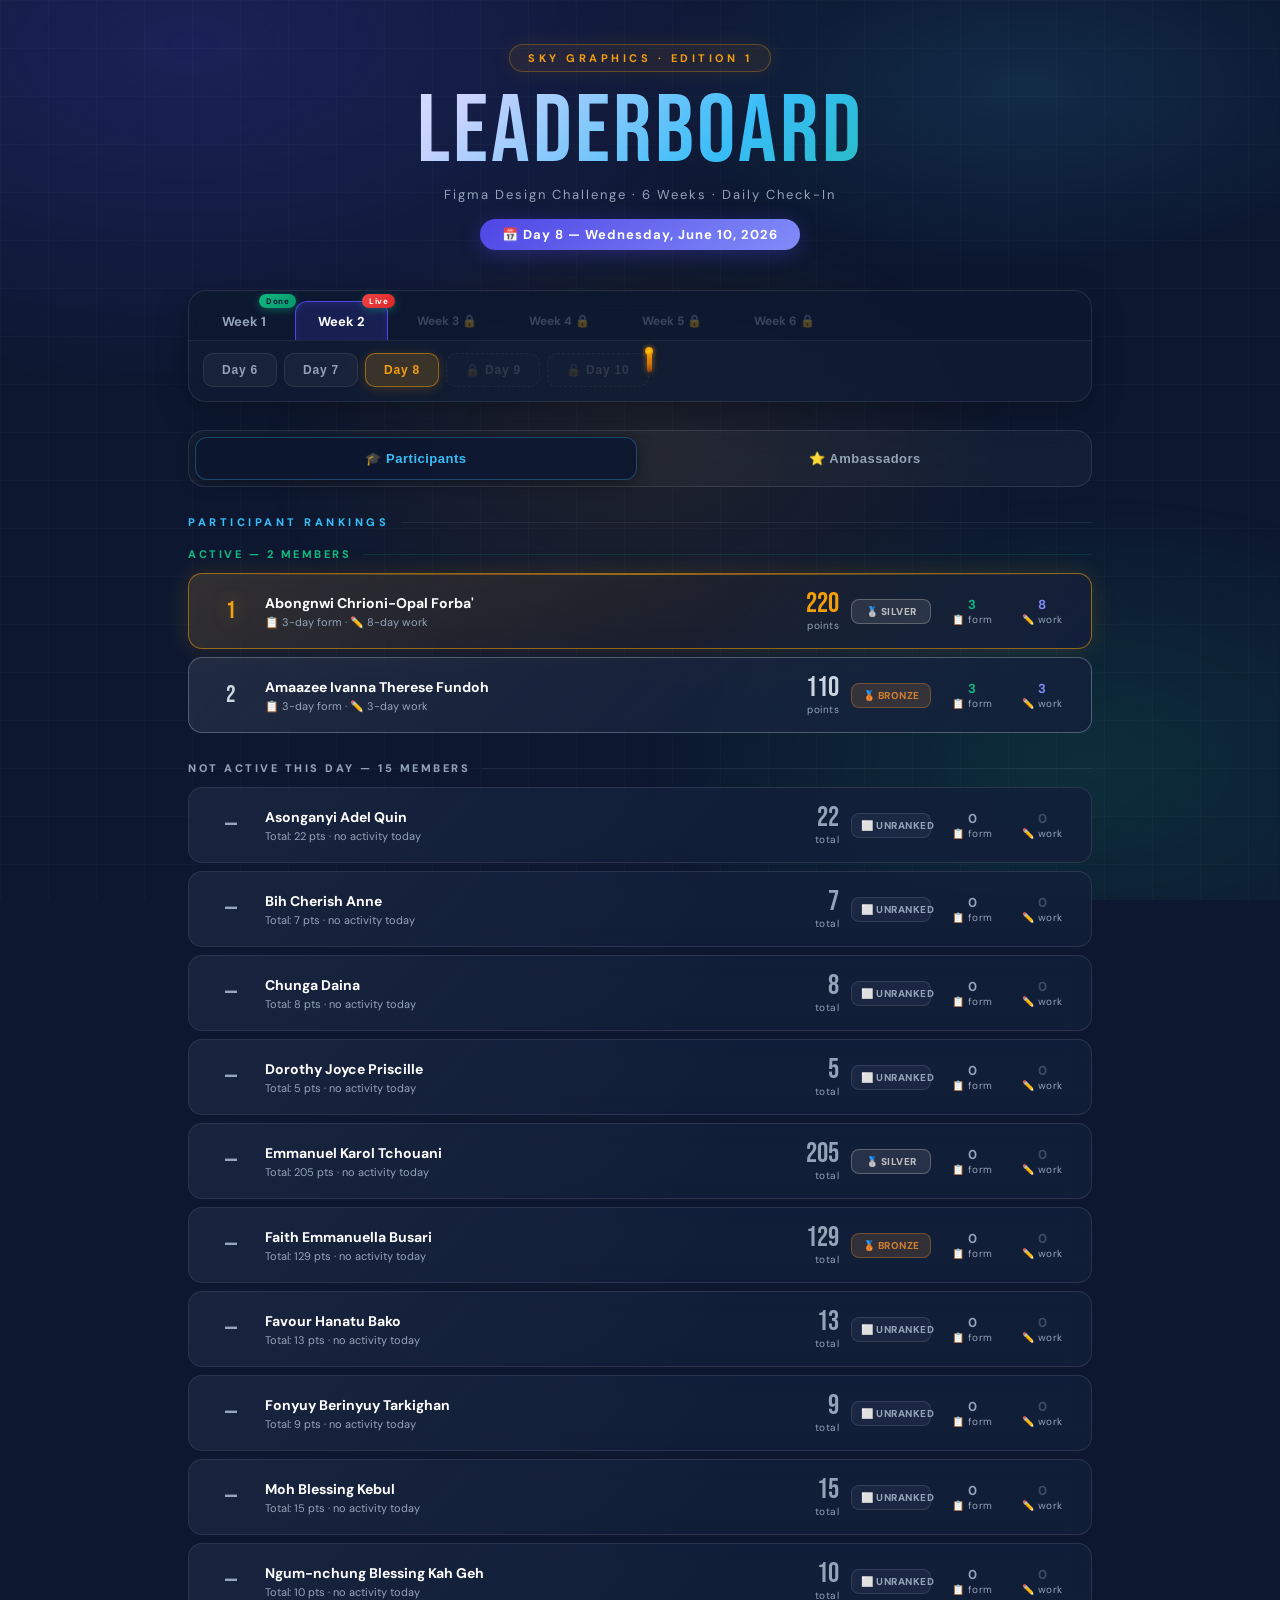
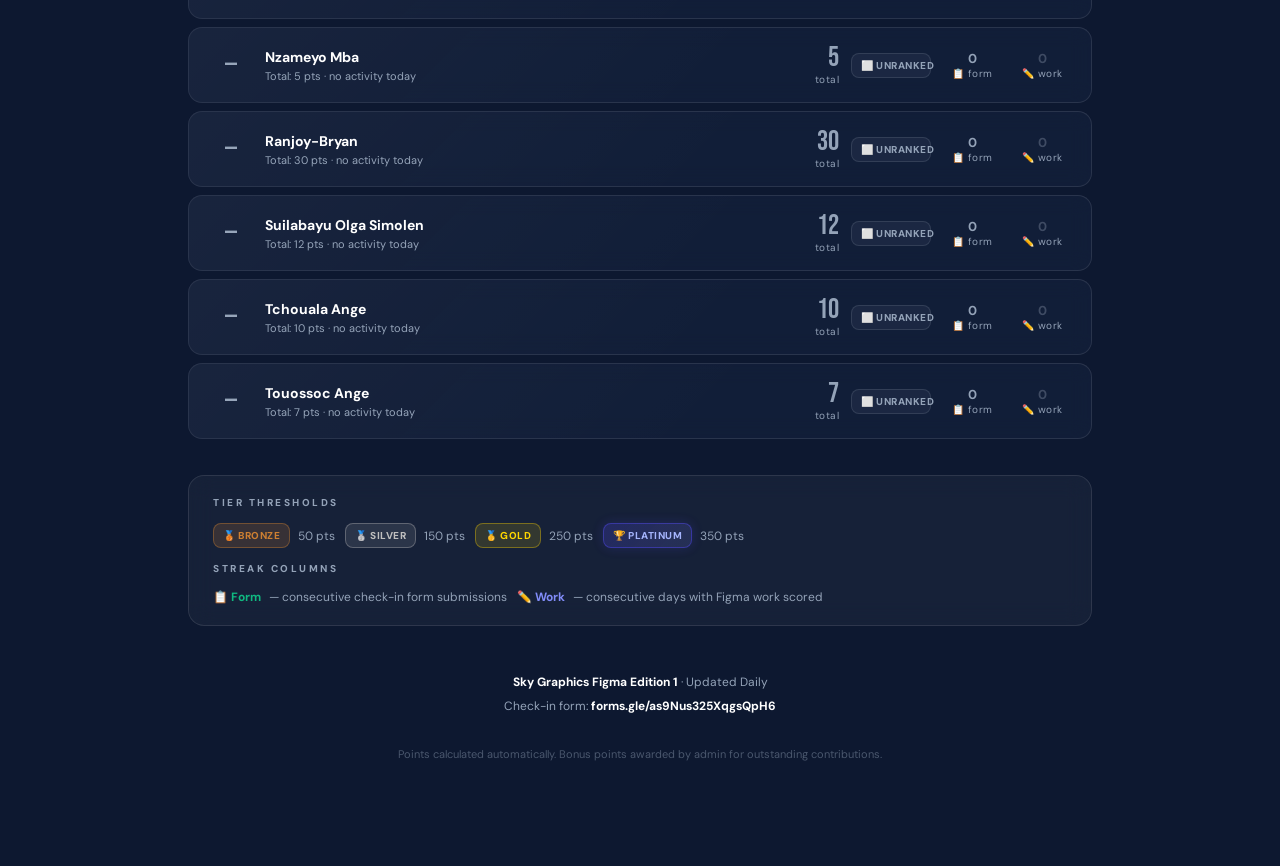
==== commit bdfd5baf: "Day 8 Fully Updated!!!" ====
--- a/index.html
+++ b/index.html
@@ -1,1076 +1,108 @@
-<!DOCTYPE html>
-<html lang="en">
-<head>
-<meta charset="UTF-8"/>
-<meta name="viewport" content="width=device-width, initial-scale=1.0"/>
-<title>Sky Graphics Figma Edition 1 — Leaderboard</title>
-<link href="https://fonts.googleapis.com/css2?family=Bebas+Neue&family=DM+Sans:wght@400;500;700&display=swap" rel="stylesheet"/>
-<style>
-/* ═══════════════════════════════════════════════
-   SKY GRAPHICS EDITION 1 — LEADERBOARD v5
-   Week 2 · D6 Live · Three-tab profile panels
-   No SNAPSHOTS dependency — derives from PEOPLE
-═══════════════════════════════════════════════ */
-:root{
-  --navy:#0D1830;--indigo:#1B2F6E;--violet:#4F46E5;--violet-light:#818CF8;
-  --amber:#F59E0B;--gold:#D97706;--mint:#10B981;--mint-dk:#059669;
-  --coral:#EF4444;--sky:#38BDF8;--white:#FFFFFF;--off:#F1F5F9;
-  --muted:#94A3B8;--card:rgba(19,31,58,0.88);--card-solid:#131F3A;
-  --line:rgba(255,255,255,0.07);--glass:rgba(255,255,255,0.04);
-  --gb:rgba(255,255,255,0.10);
-}
-*{margin:0;padding:0;box-sizing:border-box;}
-html{scroll-behavior:smooth;}
-body{
-  background:var(--navy);font-family:'DM Sans',sans-serif;
-  color:var(--white);min-height:100vh;overflow-x:hidden;
-}
-body::before{
-  content:'';position:fixed;inset:0;pointer-events:none;z-index:0;
-  background:
-    radial-gradient(ellipse 90% 70% at 15% 5%,rgba(79,70,229,.22) 0%,transparent 55%),
-    radial-gradient(ellipse 70% 60% at 85% 85%,rgba(16,185,129,.14) 0%,transparent 50%),
-    radial-gradient(ellipse 50% 45% at 50% 50%,rgba(245,158,11,.08) 0%,transparent 60%),
-    radial-gradient(ellipse 60% 40% at 80% 10%,rgba(56,189,248,.12) 0%,transparent 50%);
-  animation:auroraDrift 18s ease-in-out infinite alternate;will-change:transform;
-}
-@keyframes auroraDrift{
-  0%{transform:translate(0,0) scale(1);}
-  33%{transform:translate(-12px,8px) scale(1.02);}
-  66%{transform:translate(8px,-6px) scale(.98);}
-  100%{transform:translate(-4px,12px) scale(1.01);}
-}
-body::after{
-  content:'';position:fixed;inset:0;pointer-events:none;z-index:0;
-  background-image:
-    linear-gradient(rgba(255,255,255,.018) 1px,transparent 1px),
-    linear-gradient(90deg,rgba(255,255,255,.018) 1px,transparent 1px);
-  background-size:48px 48px;
-  animation:gridShift 25s linear infinite;will-change:transform;
-}
-@keyframes gridShift{from{transform:translate(0,0);}to{transform:translate(48px,48px);}}
-
-/* ── GOLDEN ESSENCE (Day 5/10/15…) ── */
-body.essence-golden::before{
-  background:
-    radial-gradient(ellipse 90% 70% at 20% 10%,rgba(217,119,6,.35) 0%,transparent 55%),
-    radial-gradient(ellipse 70% 60% at 80% 80%,rgba(245,158,11,.25) 0%,transparent 50%),
-    radial-gradient(ellipse 50% 45% at 50% 50%,rgba(79,70,229,.20) 0%,transparent 60%);
-}
-.wrap{position:relative;z-index:1;}
-.essence-golden .title{
-  background-image:linear-gradient(135deg,#fff 0%,#FFE088 35%,#F59E0B 70%,#D97706 100%) !important;
-  -webkit-background-clip:text !important;background-clip:text !important;
-  -webkit-text-fill-color:transparent !important;color:transparent !important;
-}
-
-/* ── LAYOUT ── */
-.wrap{position:relative;z-index:1;max-width:940px;margin:0 auto;padding:44px 18px 100px;}
-
-/* ── HEADER ── */
-.header{text-align:center;margin-bottom:40px;}
-.edition-tag{
-  display:inline-flex;align-items:center;gap:6px;
-  font-size:11px;font-weight:700;letter-spacing:3.5px;text-transform:uppercase;
-  color:var(--amber);background:rgba(245,158,11,.08);
-  border:1px solid rgba(245,158,11,.3);padding:6px 18px;border-radius:24px;
-  margin-bottom:18px;box-shadow:0 0 20px rgba(245,158,11,.1);
-  animation:tagPulse 3s ease-in-out infinite;
-}
-@keyframes tagPulse{
-  0%,100%{box-shadow:0 0 20px rgba(245,158,11,.1);}
-  50%{box-shadow:0 0 35px rgba(245,158,11,.22);}
-}
-.title{
-  font-family:'Bebas Neue',sans-serif;
-  font-size:clamp(52px,11vw,96px);line-height:.9;letter-spacing:3px;
-  background:linear-gradient(135deg,#fff 0%,#C7D2FE 30%,#38BDF8 60%,#10B981 100%);
-  -webkit-background-clip:text;background-clip:text;
-  -webkit-text-fill-color:transparent;color:transparent;
-  margin-bottom:10px;
-}
-.subtitle{font-size:13px;color:var(--muted);letter-spacing:2px;font-weight:400;}
-.day-badge{
-  display:inline-block;margin-top:16px;
-  background:linear-gradient(135deg,var(--violet),var(--violet-light));
-  padding:7px 22px;border-radius:22px;
-  font-size:13px;font-weight:700;letter-spacing:1px;
-  box-shadow:0 4px 20px rgba(79,70,229,.35);
-}
-
-/* ══════════════════════════════════════
-   WEEK + DAY CONNECTED NAV CARD
-══════════════════════════════════════ */
-.nav-card{
-  background:rgba(13,24,48,.80);border:1px solid var(--gb);
-  border-radius:18px;overflow:hidden;margin-bottom:28px;
-  backdrop-filter:blur(16px);box-shadow:0 8px 32px rgba(0,0,0,.3);
-}
-.week-row{
-  display:flex;gap:6px;border-bottom:1px solid var(--line);
-  overflow-x:auto;scrollbar-width:none;padding:10px 10px 0;
-}
-.week-row::-webkit-scrollbar{display:none;}
-.week-pill{
-  padding:11px 22px;border-radius:12px 12px 0 0;
-  background:transparent;border:1px solid transparent;border-bottom:none;
-  cursor:pointer;font-weight:700;font-size:13px;white-space:nowrap;
-  color:var(--muted);transition:all .3s cubic-bezier(.4,0,.2,1);
-  position:relative;margin-bottom:-1px;
-}
-.week-pill:hover:not(.locked){
-  background:rgba(79,70,229,.10);color:var(--white);
-  border-color:rgba(79,70,229,.25);border-bottom-color:transparent;
-}
-.week-pill.active{
-  background:rgba(79,70,229,.18);border-color:var(--violet);
-  border-bottom-color:rgba(13,24,48,.80);color:var(--white);
-  box-shadow:inset 0 2px 8px rgba(79,70,229,.2);
-}
-.week-pill.locked{opacity:.32;cursor:not-allowed;font-size:12px;}
-.week-badge{
-  position:absolute;top:-8px;right:-8px;
-  background:linear-gradient(135deg,var(--mint),#059669);
-  color:var(--navy);font-size:8px;font-weight:800;
-  padding:2px 7px;border-radius:8px;letter-spacing:.5px;
-  box-shadow:0 2px 8px rgba(16,185,129,.4);
-}
-.week-badge.live{background:linear-gradient(135deg,var(--coral),#DC2626);color:#fff;}
-
-.day-tray{
-  padding:12px 14px 14px;display:flex;gap:7px;flex-wrap:wrap;
-  animation:trayReveal .28s cubic-bezier(.4,0,.2,1) both;
-  background:rgba(255,255,255,.015);
-}
-@keyframes trayReveal{
-  from{opacity:0;transform:translateY(-6px);}
-  to{opacity:1;transform:translateY(0);}
-}
-.day-pill{
-  position:relative;padding:9px 18px;border-radius:10px;cursor:pointer;
-  font-size:12px;font-weight:700;letter-spacing:.8px;
-  border:1px solid rgba(255,255,255,.08);
-  background:rgba(255,255,255,.04);color:var(--muted);
-  transition:all .22s cubic-bezier(.4,0,.2,1);overflow:visible;
-}
-.day-pill:hover:not(.locked):not(.active){
-  background:rgba(255,255,255,.09);color:var(--white);
-  border-color:rgba(255,255,255,.18);
-}
-.day-pill.active{
-  background:rgba(245,158,11,.18);color:var(--amber);
-  border-color:rgba(245,158,11,.5);box-shadow:0 2px 12px rgba(245,158,11,.2);
-}
-.day-pill.locked{
-  background:rgba(255,255,255,.01);color:rgba(255,255,255,.12);
-  cursor:not-allowed;border-style:dashed;border-color:rgba(255,255,255,.05);
-}
-/* milestone pin badge */
-.day-pill.milestone::after{
-  content:'';position:absolute;top:-4px;right:-4px;
-  width:5px;height:22px;
-  background:linear-gradient(180deg,#F59E0B 0%,#D97706 60%,#92400E 100%);
-  border-radius:3px;box-shadow:0 0 6px rgba(245,158,11,.55);
-  z-index:2;pointer-events:none;
-}
-.day-pill.milestone::before{
-  content:'';position:absolute;top:-7px;right:-5.5px;
-  width:8px;height:8px;
-  background:radial-gradient(circle,#FFD700 0%,#F59E0B 60%,#D97706 100%);
-  border-radius:50%;box-shadow:0 0 5px rgba(245,158,11,.7);
-  z-index:3;pointer-events:none;
-}
-.day-pill.milestone.active::after{
-  background:linear-gradient(180deg,#10B981 0%,#059669 60%,#065F46 100%);
-  box-shadow:0 0 6px rgba(16,185,129,.55);
-}
-.day-pill.milestone.active::before{
-  background:radial-gradient(circle,#34D399 0%,#10B981 60%,#059669 100%);
-  box-shadow:0 0 5px rgba(16,185,129,.7);
-}
-
-/* ── TABS ── */
-.tabs{
-  display:flex;gap:8px;margin-bottom:28px;
-  background:rgba(255,255,255,.03);
-  border:1px solid var(--gb);border-radius:16px;padding:6px;
-  backdrop-filter:blur(12px);
-}
-.tab{
-  flex:1;text-align:center;padding:13px 20px;border-radius:12px;
-  cursor:pointer;font-size:13px;font-weight:700;letter-spacing:.5px;
-  transition:all .3s cubic-bezier(.4,0,.2,1);
-  color:var(--muted);border:none;background:transparent;
-}
-.tab:hover:not(.active){background:rgba(255,255,255,.04);color:var(--white);}
-.tab.active{
-  background:rgba(13,24,48,.9);color:var(--white);
-  box-shadow:0 2px 16px rgba(0,0,0,.5);border:1px solid var(--gb);
-}
-.tab.active.participants{color:var(--sky);border-color:rgba(56,189,248,.3);}
-.tab.active.ambassadors{color:var(--amber);border-color:rgba(245,158,11,.3);}
-
-/* ── BOARD ── */
-.board{display:none;}.board.active{display:block;}
-.board-label{
-  font-size:11px;font-weight:800;letter-spacing:3.5px;text-transform:uppercase;
-  margin-bottom:18px;display:flex;align-items:center;gap:12px;
-}
-.board-label::after{content:'';flex:1;height:1px;background:var(--line);}
-.board-label.p{color:var(--sky);}.board-label.a{color:var(--amber);}
-.amb-note{
-  background:rgba(245,158,11,.07);border:1px solid rgba(245,158,11,.22);
-  border-radius:12px;padding:13px 18px;font-size:12px;
-  color:rgba(245,158,11,.88);margin-bottom:18px;line-height:1.7;
-}
-
-/* ── ROWS ── */
-.row{
-  display:grid;
-  grid-template-columns:44px 1fr 90px 80px 58px 58px;
-  align-items:center;gap:12px;padding:16px 20px;
-  border-radius:14px;margin-bottom:8px;
-  background:var(--card);border:1px solid var(--gb);
-  transition:transform .25s cubic-bezier(.4,0,.2,1),box-shadow .25s,border-color .25s;
-  animation:rowReveal .5s cubic-bezier(.4,0,.2,1) both;
-  cursor:pointer;backdrop-filter:blur(10px);
-  position:relative;overflow:hidden;will-change:transform;
-}
-.row::before{
-  content:'';position:absolute;inset:0;
-  background:linear-gradient(135deg,rgba(255,255,255,.03) 0%,transparent 60%);
-  pointer-events:none;
-}
-.row:hover{transform:translateX(6px) translateY(-1px);box-shadow:0 8px 32px rgba(0,0,0,.35);}
-.row.rank-1{
-  border-color:rgba(245,158,11,.55);
-  background:linear-gradient(135deg,rgba(245,158,11,.13),rgba(217,119,6,.06),var(--card-solid));
-  box-shadow:0 0 24px rgba(245,158,11,.15);
-}
-.row.rank-1::after{
-  content:'';position:absolute;top:0;left:0;right:0;height:1px;
-  background:linear-gradient(90deg,transparent,rgba(245,158,11,.6),transparent);
-}
-.row.rank-2{border-color:rgba(148,163,184,.45);background:linear-gradient(135deg,rgba(148,163,184,.09),var(--card));}
-.row.rank-3{border-color:rgba(205,127,50,.4);background:linear-gradient(135deg,rgba(205,127,50,.09),var(--card));}
-.row.dns{opacity:.42;}
-@keyframes rowReveal{
-  from{opacity:0;transform:translateY(16px);filter:blur(4px);}
-  to{opacity:1;transform:translateY(0);filter:blur(0);}
-}
-.rank-num{font-family:'Bebas Neue',sans-serif;font-size:24px;text-align:center;color:var(--muted);line-height:1;}
-.rank-1 .rank-num{color:var(--amber);text-shadow:0 0 16px rgba(245,158,11,.5);}
-.rank-2 .rank-num{color:#CBD5E1;}
-.rank-3 .rank-num{color:#CD7F32;}
-.name-col{min-width:0;}
-.name{font-size:14px;font-weight:700;white-space:normal;word-break:break-word;}
-.name-sub{font-size:11px;color:var(--muted);margin-top:3px;}
-.pts{font-family:'Bebas Neue',sans-serif;font-size:28px;text-align:right;line-height:1;}
-.pts-label{font-size:10px;color:var(--muted);text-align:right;margin-top:1px;letter-spacing:.5px;}
-.tier{
-  font-size:10px;font-weight:800;letter-spacing:.5px;
-  padding:5px 9px;border-radius:8px;text-align:center;white-space:nowrap;
-}
-.tier.BRONZE{background:rgba(205,127,50,.18);color:#CD7F32;border:1px solid rgba(205,127,50,.4);}
-.tier.SILVER{background:rgba(192,192,192,.13);color:#C0C0C0;border:1px solid rgba(192,192,192,.35);}
-.tier.GOLD{background:rgba(255,215,0,.13);color:#FFD700;border:1px solid rgba(255,215,0,.35);}
-.tier.PLATINUM{
-  background:linear-gradient(135deg,rgba(79,70,229,.25),rgba(129,140,248,.15));
-  color:#A5B4FC;border:1px solid rgba(79,70,229,.5);
-  box-shadow:0 0 12px rgba(79,70,229,.2);
-}
-.tier.UNRANKED{background:rgba(148,163,184,.08);color:var(--muted);border:1px solid rgba(148,163,184,.18);}
-.streak{text-align:center;font-size:13px;font-weight:700;color:var(--mint);}
-.streak-label{font-size:10px;color:var(--muted);text-align:center;letter-spacing:.5px;}
-.work-streak{text-align:center;font-size:13px;font-weight:700;}
-.work-streak-label{font-size:10px;color:var(--muted);text-align:center;letter-spacing:.5px;}
-.work-streak[data-done="true"]{color:var(--violet-light);}
-.work-streak[data-done="false"]{color:rgba(148,163,184,.35);}
-
-.active-label{
-  font-size:11px;font-weight:800;letter-spacing:2.5px;text-transform:uppercase;
-  color:var(--mint);margin:0 0 12px;
-  display:flex;align-items:center;gap:12px;
-}
-.active-label::after{content:'';flex:1;height:1px;background:rgba(16,185,129,.15);}
-.not-active-label{
-  font-size:11px;font-weight:800;letter-spacing:2.5px;text-transform:uppercase;
-  color:var(--muted);margin:28px 0 12px;
-  display:flex;align-items:center;gap:12px;
-}
-.not-active-label::after{content:'';flex:1;height:1px;background:rgba(148,163,184,.10);}
-
-/* ── LEGEND ── */
-.legend{
-  margin-top:36px;background:var(--glass);border:1px solid var(--gb);
-  border-radius:16px;padding:20px 24px;backdrop-filter:blur(12px);
-}
-.legend-title{font-size:10px;font-weight:800;letter-spacing:2.5px;text-transform:uppercase;color:var(--muted);margin-bottom:14px;}
-.legend-grid{display:flex;flex-wrap:wrap;gap:10px;}
-.legend-item{display:flex;align-items:center;gap:8px;font-size:12px;color:var(--muted);}
-
-/* ── FOOTER ── */
-.footer{text-align:center;margin-top:44px;font-size:12px;color:var(--muted);line-height:2;}
-.footer strong{color:var(--white);}
-
-/* ═══════════════════════════════════════════
-   PROFILE PANEL — three tabs
-═══════════════════════════════════════════ */
-.overlay{position:fixed;inset:0;z-index:100;display:none;align-items:flex-end;justify-content:center;}
-.overlay.open{display:flex;}
-.overlay-bg{position:absolute;inset:0;background:rgba(0,0,0,.72);backdrop-filter:blur(6px);}
-.panel{
-  position:relative;z-index:1;
-  background:rgba(13,24,48,.96);border:1px solid var(--gb);
-  border-radius:24px 24px 0 0;width:100%;max-width:940px;max-height:92vh;
-  overflow-y:auto;padding:0 0 44px;
-  transform:translateY(100%);transition:transform .4s cubic-bezier(.4,0,.2,1);
-  backdrop-filter:blur(20px);
-}
-.overlay.open .panel{transform:translateY(0);}
-@media(min-width:640px){
-  .overlay{align-items:center;}
-  .panel{
-    border-radius:22px;max-height:88vh;
-    transform:scale(.9) translateY(24px);opacity:0;
-    transition:transform .35s cubic-bezier(.4,0,.2,1),opacity .35s ease;
-  }
-  .overlay.open .panel{transform:scale(1) translateY(0);opacity:1;}
-}
-.panel-header{
-  background:rgba(19,31,58,.9);border-radius:24px 24px 0 0;
-  padding:22px 26px 20px;border-bottom:1px solid var(--line);
-  position:sticky;top:0;z-index:2;backdrop-filter:blur(16px);
-}
-.panel-back{
-  background:none;border:none;color:var(--muted);
-  font-size:20px;cursor:pointer;padding:0;line-height:1;margin-bottom:12px;
-  transition:color .2s;
-}
-.panel-back:hover{color:var(--white);}
-.panel-name{font-family:'Bebas Neue',sans-serif;font-size:34px;line-height:1;margin-bottom:8px;}
-.panel-meta{display:flex;align-items:center;gap:10px;flex-wrap:wrap;}
-.role-badge{font-size:10px;font-weight:800;letter-spacing:1px;padding:4px 12px;border-radius:14px;}
-.role-badge.Ambassador{background:rgba(245,158,11,.14);color:var(--amber);border:1px solid rgba(245,158,11,.3);}
-.role-badge.Participant{background:rgba(56,189,248,.1);color:var(--sky);border:1px solid rgba(56,189,248,.25);}
-.panel-pts{font-family:'Bebas Neue',sans-serif;font-size:24px;color:var(--amber);}
-
-/* three tabs */
-.ptabs{
-  display:flex;gap:4px;padding:14px 20px 0;
-  border-bottom:1px solid var(--line);
-  overflow-x:auto;scrollbar-width:none;
-}
-.ptabs::-webkit-scrollbar{display:none;}
-.ptab{
-  padding:10px 18px;font-size:13px;font-weight:700;cursor:pointer;
-  border:none;background:none;color:var(--muted);
-  border-bottom:2px solid transparent;transition:all .2s;white-space:nowrap;
-}
-.ptab:hover{color:var(--white);}
-.ptab.active{color:var(--white);border-bottom-color:var(--violet);}
-.ptab[data-ptab="warnings"].has-warn{color:var(--coral);}
-.ptab[data-ptab="warnings"].has-warn.active{border-bottom-color:var(--coral);}
-
-.pcontent{padding:22px 26px;}
-.pboard{display:none;}.pboard.active{display:block;}
-
-/* breakdown */
-.section-title{
-  font-size:10px;font-weight:800;letter-spacing:2.5px;text-transform:uppercase;
-  color:var(--muted);margin:22px 0 10px;padding-bottom:7px;border-bottom:1px solid var(--line);
-}
-.bk-row{
-  display:flex;align-items:flex-start;gap:13px;
-  padding:10px 14px;border-radius:10px;margin-bottom:6px;
-}
-.bk-row.earned{background:rgba(16,185,129,.07);border:1px solid rgba(16,185,129,.15);}
-.bk-row.missed{background:rgba(255,255,255,.02);border:1px solid transparent;opacity:.5;}
-.bk-icon{font-size:14px;margin-top:2px;min-width:18px;}
-.bk-body{flex:1;}
-.bk-label{font-size:13px;font-weight:700;}
-.bk-desc{font-size:11px;color:var(--muted);margin-top:3px;line-height:1.6;}
-.bk-pts{font-family:'Bebas Neue',sans-serif;font-size:20px;white-space:nowrap;}
-.bk-row.earned .bk-pts{color:var(--mint);}
-.bk-row.missed .bk-pts{color:var(--muted);}
-.day-dots{display:flex;gap:5px;margin-top:5px;flex-wrap:wrap;}
-.dot{font-size:10px;font-weight:700;padding:2px 7px;border-radius:5px;}
-.dot.hit{background:rgba(16,185,129,.2);color:var(--mint);}
-.dot.miss{background:rgba(239,68,68,.12);color:var(--coral);}
-.total-bar{
-  margin-top:26px;background:rgba(245,158,11,.07);
-  border:1px solid rgba(245,158,11,.25);border-radius:14px;
-  padding:18px 22px;display:flex;align-items:center;justify-content:space-between;
-}
-.total-label{font-size:12px;font-weight:800;letter-spacing:2.5px;text-transform:uppercase;color:var(--muted);}
-.total-num{font-family:'Bebas Neue',sans-serif;font-size:46px;color:var(--amber);line-height:1;}
-.streak-explain{
-  background:rgba(79,70,229,.08);border:1px solid rgba(79,70,229,.25);
-  border-radius:14px;padding:18px 20px;margin-bottom:20px;line-height:1.8;
-}
-.streak-explain-title{font-size:10px;font-weight:800;letter-spacing:2.5px;text-transform:uppercase;color:var(--muted);margin-bottom:12px;}
-
-/* roast */
-.roast-fire{font-size:30px;text-align:center;margin-bottom:14px;}
-.roast-box{
-  background:rgba(239,68,68,.05);border:1px solid rgba(239,68,68,.18);
-  border-radius:16px;padding:22px;line-height:1.85;font-size:14px;color:var(--off);
-}
-.roast-box p{margin-bottom:14px;}.roast-box p:last-child{margin-bottom:0;}
-
-/* warnings tab */
-.warn-box{
-  background:rgba(239,68,68,.08);border:1px solid rgba(239,68,68,.28);
-  border-radius:14px;padding:18px 20px;margin-bottom:16px;
-  box-shadow:0 0 16px rgba(239,68,68,.08);
-}
-.warn-title{font-size:10px;font-weight:800;letter-spacing:2px;text-transform:uppercase;color:var(--coral);margin-bottom:10px;}
-.warn-item{
-  font-size:13px;color:var(--off);padding:8px 0;
-  border-bottom:1px solid rgba(239,68,68,.12);line-height:1.6;
-}
-.warn-item:last-child{border-bottom:none;}
-.warn-tag{
-  display:inline-block;font-size:9px;font-weight:800;letter-spacing:1px;
-  text-transform:uppercase;background:rgba(239,68,68,.2);color:var(--coral);
-  padding:2px 8px;border-radius:6px;margin-right:6px;vertical-align:middle;
-}
-.warn-item{font-size:13px;color:var(--off);line-height:1.7;padding:8px 0;border-bottom:1px solid rgba(239,68,68,.12);}
-.warn-item:last-child{border-bottom:none;}
-.no-warn{
-  text-align:center;padding:40px 20px;
-  font-size:14px;color:var(--muted);
-}
-.no-warn-icon{font-size:40px;margin-bottom:12px;}
-
-/* rules tab */
-.rule-item{margin-bottom:22px;}
-.rule-title{font-weight:800;color:var(--amber);font-size:13px;margin-bottom:4px;}
-.rule-body{font-size:12px;color:var(--muted);line-height:1.7;}
-
-/* ── CELEBRATION ── */
-.celebration-container{position:fixed;inset:0;z-index:150;pointer-events:none;overflow:hidden;}
-.confetti{
-  position:absolute;width:8px;height:8px;top:-20px;border-radius:2px;
-  animation:confettiFall linear forwards;will-change:transform,opacity;
-}
-@keyframes confettiFall{
-  0%{transform:translateY(0) rotate(0deg);opacity:1;}
-  80%{opacity:1;}100%{transform:translateY(110vh) rotate(720deg);opacity:0;}
-}
-.pop-msg{
-  position:absolute;color:white;font-family:'Bebas Neue',sans-serif;
-  font-weight:800;font-size:28px;text-transform:uppercase;letter-spacing:3px;
-  text-shadow:0 4px 16px rgba(0,0,0,.6);
-  animation:popOut 1.8s cubic-bezier(.17,.67,.83,.67) forwards;
-  white-space:nowrap;z-index:160;pointer-events:none;will-change:transform,opacity;
-}
-@keyframes popOut{
-  0%{transform:scale(0) rotate(-10deg);opacity:0;}
-  30%{opacity:1;transform:scale(1.25) rotate(2deg);}
-  70%{opacity:.9;transform:scale(1.05) rotate(-1deg);}
-  100%{opacity:0;transform:scale(1.3) translateY(-80px) rotate(5deg);}
-}
-.celebrate-btn{
-  position:fixed;bottom:32px;right:32px;width:68px;height:68px;
-  border-radius:50%;
-  background:linear-gradient(135deg,var(--violet),#6D28D9);
-  border:none;color:white;font-size:30px;cursor:pointer;z-index:90;
-  box-shadow:0 10px 28px rgba(79,70,229,.5);
-  display:flex;align-items:center;justify-content:center;
-  transition:all .35s cubic-bezier(.175,.885,.32,1.275);
-  animation:fabBreath 3s ease-in-out infinite;
-}
-@keyframes fabBreath{
-  0%,100%{box-shadow:0 10px 28px rgba(79,70,229,.5);}
-  50%{box-shadow:0 14px 36px rgba(79,70,229,.6);}
-}
-.celebrate-btn:hover{transform:scale(1.12) rotate(15deg);}
-.celebrate-btn:active{transform:scale(.92);}
-
-/* ── RESPONSIVE ── */
-@media(max-width:640px){
-  .wrap{padding:20px 12px 72px;}
-  .row{grid-template-columns:32px 1fr 56px 60px;gap:8px;padding:13px 12px;}
-  .streak,.streak-label,.work-streak,.work-streak-label{display:none;}
-  .pts{font-size:22px;}.name{font-size:13px;}.name-sub{font-size:10px;}
-  .tier{font-size:9px;padding:3px 6px;}
-  .rank-num{font-size:19px;}
-  .tabs{gap:4px;padding:4px;}.tab{font-size:12px;padding:10px 6px;}
-  .day-pill{font-size:11px;padding:7px 13px;}
-  .week-pill{font-size:12px;padding:9px 16px;}
-  .panel-name{font-size:28px;}
-  .panel{border-radius:22px 22px 0 0;}
-  .ptab{padding:9px 12px;font-size:12px;}
-  .pcontent{padding:16px;}
-  .total-num{font-size:38px;}
-}
-@media(prefers-reduced-motion:reduce){
-  *{animation-duration:.01ms !important;transition-duration:.01ms !important;}
-}
-</style>
-</head>
-<body>
-<div class="wrap">
-  <div class="header">
-    <div class="edition-tag">Sky Graphics · Edition 1</div>
-    <div class="title">LEADERBOARD</div>
-    <div class="subtitle">Figma Design Challenge · 6 Weeks · Daily Check-In</div>
-    <div class="day-badge" id="current-day-badge">📅 Day 6 — June 8, 2026</div>
-  </div>
-
-  <div class="nav-card">
-    <div class="week-row" id="week-row"></div>
-    <div class="day-tray" id="day-selector"></div>
-  </div>
-
-  <div class="tabs">
-    <button class="tab active participants" data-tab="participants" onclick="window.switchTab('participants')">🎓 Participants</button>
-    <button class="tab ambassadors" data-tab="ambassadors" onclick="window.switchTab('ambassadors')">⭐ Ambassadors</button>
-  </div>
-
-  <div class="board active" id="board-participants">
-    <div class="board-label p">Participant Rankings</div>
-    <div id="rows-participants"></div>
-    <div class="legend">
-      <div class="legend-title">Tier Thresholds</div>
-      <div class="legend-grid">
-        <div class="legend-item"><span class="tier BRONZE">🥉 BRONZE</span> 50 pts</div>
-        <div class="legend-item"><span class="tier SILVER">🥈 SILVER</span> 150 pts</div>
-        <div class="legend-item"><span class="tier GOLD">🥇 GOLD</span> 250 pts</div>
-        <div class="legend-item"><span class="tier PLATINUM">🏆 PLATINUM</span> 350 pts</div>
-      </div>
-      <div class="legend-title" style="margin-top:14px;">Streak Columns</div>
-      <div class="legend-grid">
-        <div class="legend-item"><span style="color:var(--mint);font-weight:700;">📋 Form</span> — consecutive check-in form submissions</div>
-        <div class="legend-item"><span style="color:var(--violet-light);font-weight:700;">✏️ Work</span> — consecutive days with Figma work scored</div>
-      </div>
-    </div>
-  </div>
-
-  <div class="board" id="board-ambassadors">
-    <div class="amb-note">⭐ Ambassadors compete on their own board. Rankings are separate from participants.</div>
-    <div class="board-label a">Ambassador Rankings</div>
-    <div id="rows-ambassadors"></div>
-    <div class="legend">
-      <div class="legend-title">Tier Thresholds</div>
-      <div class="legend-grid">
-        <div class="legend-item"><span class="tier BRONZE">🥉 BRONZE</span> 50 pts</div>
-        <div class="legend-item"><span class="tier SILVER">🥈 SILVER</span> 150 pts</div>
-        <div class="legend-item"><span class="tier GOLD">🥇 GOLD</span> 250 pts</div>
-        <div class="legend-item"><span class="tier PLATINUM">🏆 PLATINUM</span> 350 pts</div>
-      </div>
-      <div class="legend-title" style="margin-top:14px;">Streak Columns</div>
-      <div class="legend-grid">
-        <div class="legend-item"><span style="color:var(--mint);font-weight:700;">📋 Form</span> — consecutive check-in form submissions</div>
-        <div class="legend-item"><span style="color:var(--violet-light);font-weight:700;">✏️ Work</span> — consecutive days with Figma work scored</div>
-      </div>
-    </div>
-  </div>
-
-  <div class="footer">
-    <strong>Sky Graphics Figma Edition 1</strong> · Updated Daily<br>
-    Check-in form: <strong>forms.gle/as9Nus325XqgsQpH6</strong><br><br>
-    <span style="color:rgba(148,163,184,.45);font-size:11px">Points calculated automatically. Bonus points awarded by admin for outstanding contributions.</span>
-  </div>
-</div>
-
-<!-- PROFILE OVERLAY -->
-<div class="overlay" id="overlay" onclick="window.handleOverlayClick(event)">
-  <div class="overlay-bg"></div>
-  <div class="panel" id="panel">
-    <div class="panel-header">
-      <button class="panel-back" onclick="window.closePanel()">← Back</button>
-      <div class="panel-name" id="panel-name"></div>
-      <div class="panel-meta">
-        <span class="role-badge" id="panel-role"></span>
-        <span class="panel-pts" id="panel-pts"></span>
-        <span class="tier" id="panel-tier"></span>
-      </div>
-    </div>
-    <div class="ptabs">
-      <button class="ptab active" data-ptab="breakdown" onclick="window.switchPTab('breakdown')">📊 Breakdown</button>
-      <button class="ptab" data-ptab="roast" onclick="window.switchPTab('roast')">🔥 Roast</button>
-      <button class="ptab" data-ptab="warnings" onclick="window.switchPTab('warnings')">⚠️ Warnings</button>
-      <button class="ptab" data-ptab="rules" onclick="window.switchPTab('rules')">⚖️ Rules</button>
-    </div>
-    <div class="pcontent">
-      <div class="pboard active" id="pboard-breakdown"></div>
-      <div class="pboard" id="pboard-roast"></div>
-      <div class="pboard" id="pboard-warnings"></div>
-      <div class="pboard" id="pboard-rules"></div>
-    </div>
-  </div>
-</div>
-
-<div id="celebration-container" class="celebration-container"></div>
-<button class="celebrate-btn" onclick="window.triggerCelebration(8000)" title="Celebrate!">🎉</button>
-
-<script type="module">
-import { PEOPLE, DAY_LABELS, TIER_EMOJI, RULES } from './data.js';
-
-/* ─────────────────────────────────────────────────
-   STATE
-───────────────────────────────────────────────── */
-let currentWeek = 1;
-let currentDay  = 'D1';
-let currentTab  = 'participants';
-let currentPTab = 'breakdown';
-
-const TOTAL_WEEKS = 6;       /* number of week pills shown in nav */
-const DAYS_PER_WEEK = 5;      /* days per week */
-
-/* ─────────────────────────────────────────────────
-   HELPERS
-───────────────────────────────────────────────── */
-function tierClass(t){ return t || 'UNRANKED'; }
-function ptsColor(r){ return r===1?'var(--amber)':r===2?'#CBD5E1':r===3?'#CD7F32':'var(--white)'; }
-function rowClass(r){ return r===1?'rank-1':r===2?'rank-2':r===3?'rank-3':''; }
-function safeName(n){ return n.replace(/\\/g,'\\\\').replace(/'/g,"\\'"); }
-
-/* ─────────────────────────────────────────────────
-   DYNAMIC DAY/WEEK UNLOCKING
-   Derived entirely from PEOPLE[].days + DAY_LABELS —
-   no hardcoded "current day" needed.
-───────────────────────────────────────────────── */
-
-/* Canonical ordering of day keys (D1, D2, D3 ...) */
-function getCanonicalDayOrder(){
-  let order = [];
-  if (typeof DAY_LABELS !== 'undefined' && DAY_LABELS) {
-    order = Object.keys(DAY_LABELS);
-  }
-  /* Make sure we have enough slots for every week pill in the UI */
-  const need = TOTAL_WEEKS * DAYS_PER_WEEK;
-  for (let i = 1; i <= need; i++) {
-    const key = 'D' + i;
-    if (!order.includes(key)) order.push(key);
-  }
-  order.sort((a,b) => parseInt(a.slice(1),10) - parseInt(b.slice(1),10));
-  return order;
-}
-
-/* Scan PEOPLE for every day key that actually has data */
-function computeLiveDays(){
-  const set = new Set();
-  (PEOPLE || []).forEach(p => {
-    if (p.days) Object.keys(p.days).forEach(d => set.add(d));
-  });
-  return set;
-}
-
-/* Highest day number found across all people */
-function getLatestDayNum(liveSet){
-  let max = 0;
-  liveSet.forEach(d => {
-    const n = parseInt(d.slice(1),10);
-    if (!isNaN(n) && n > max) max = n;
-  });
-  return max;
-}
-
-/* Build the week -> [day keys] map for all week pills */
-function buildWeekDays(order){
-  const weeks = {};
-  for (let w = 1; w <= TOTAL_WEEKS; w++) {
-    const start = (w-1) * DAYS_PER_WEEK;
-    weeks[w] = order.slice(start, start + DAYS_PER_WEEK);
-  }
-  return weeks;
-}
-
-const CANONICAL_DAY_ORDER = getCanonicalDayOrder();
-const WEEK_DAYS  = buildWeekDays(CANONICAL_DAY_ORDER);
-const LIVE_DAYS  = computeLiveDays();
-const LATEST_DAY_NUM = getLatestDayNum(LIVE_DAYS);
-
-/* ─────────────────────────────────────────────────
-   WEEK SELECTOR (rendered dynamically)
-───────────────────────────────────────────────── */
-function renderWeekSelector(){
-  const row = document.getElementById('week-row');
-  if (!row) return;
-  let html = '';
-  for (let w = 1; w <= TOTAL_WEEKS; w++) {
-    const days     = WEEK_DAYS[w];
-    const firstNum = parseInt(days[0].slice(1),10);
-    const lastNum  = parseInt(days[days.length-1].slice(1),10);
-
-    let status; /* 'done' | 'live' | 'locked' */
-    if (LATEST_DAY_NUM >= lastNum)       status = 'done';
-    else if (LATEST_DAY_NUM >= firstNum) status = 'live';
-    else                                  status = 'locked';
-
-    if (status === 'locked') {
-      html += `<div class="week-pill locked">Week ${w} 🔒</div>`;
-    } else {
-      const isActive = w === currentWeek;
-      const badge = status === 'live'
-        ? '<span class="week-badge live">Live</span>'
-        : '<span class="week-badge">Done</span>';
-      html += `<div class="week-pill${isActive?' active':''}" data-week="${w}" onclick="window.setWeek(${w})">Week ${w} ${badge}</div>`;
-    }
-  }
-  row.innerHTML = html;
-}
-
-/* ─────────────────────────────────────────────────
-   WEEK SELECTION
-───────────────────────────────────────────────── */
-window.setWeek = function(week) {
-  const days = WEEK_DAYS[week];
-  if (!days) return;
-  const firstNum = parseInt(days[0].slice(1),10);
-  if (LATEST_DAY_NUM < firstNum) return; /* week is locked */
-
-  currentWeek = week;
-  renderWeekSelector();
-  renderDaySelector();
-  /* default to the latest live day in this week */
-  const liveDays = days.filter(d => LIVE_DAYS.has(d));
-  const defaultDay = liveDays.length ? liveDays[liveDays.length-1] : days[0];
-  window.setDay(defaultDay);
-};
-
-/* ─────────────────────────────────────────────────
-   DAY TRAY
-───────────────────────────────────────────────── */
-function renderDaySelector() {
-  const tray = document.getElementById('day-selector');
-  tray.classList.remove('day-tray');
-  void tray.offsetWidth;
-  tray.classList.add('day-tray');
-
-  const days = WEEK_DAYS[currentWeek];
-  let html = '';
-  days.forEach((dKey, idx) => {
-    const dayNum    = parseInt(dKey.slice(1));
-    const isLocked  = !LIVE_DAYS.has(dKey);
-    const isActive  = currentDay === dKey;
-    const isMile    = (idx+1) % 5 === 0; /* Day 5/10/15… */
-    html += `<button
-      class="day-pill${isActive?' active':''}${isMile?' milestone':''}${isLocked?' locked':''}"
-      data-day="${dKey}"
-      ${isLocked ? 'disabled' : `onclick="window.setDay('${dKey}')"`}
-    >${isLocked?'🔒 ':''}Day ${dayNum}</button>`;
-  });
-  tray.innerHTML = html;
-}
-
-/* ─────────────────────────────────────────────────
-   DAY SELECTION
-───────────────────────────────────────────────── */
-window.setDay = function(day) {
-  if (!LIVE_DAYS.has(day)) return;
-  currentDay = day;
-  document.querySelectorAll('.day-pill').forEach(p => {
-    p.classList.toggle('active', p.dataset.day === day);
-  });
-  const dayNum  = parseInt(day.slice(1));
-  const weekPos = ((dayNum-1) % 5) + 1;          /* position within week */
-  document.body.classList.toggle('essence-golden', weekPos === 5);
-  const label = (DAY_LABELS && DAY_LABELS[day]) || ('Day ' + dayNum);
-  document.getElementById('current-day-badge').textContent = '📅 ' + label;
-  renderBoard();
-  /* Only show celebrate button on milestone days (D5, D10, D15…) */
-  const weekPos2 = ((dayNum-1) % 5) + 1;
-  const btn = document.querySelector('.celebrate-btn');
-  if (btn) btn.style.display = weekPos2 === 5 ? 'flex' : 'none';
-};
-
-/* ─────────────────────────────────────────────────
-   TAB SWITCHING
-───────────────────────────────────────────────── */
-window.switchTab = function(tab) {
-  currentTab = tab;
-  document.querySelectorAll('.tab').forEach(t => t.classList.toggle('active', t.dataset.tab===tab));
-  document.querySelectorAll('.board').forEach(b => b.classList.remove('active'));
-  const el = document.getElementById('board-'+tab);
-  if (el) el.classList.add('active');
-  renderBoard();
-};
-
-/* ─────────────────────────────────────────────────
-   BOARD RENDER
-   Derives state directly from PEOPLE[].days[currentDay]
-   No SNAPSHOTS needed.
-───────────────────────────────────────────────── */
-function renderBoard() {
-  ['participants','ambassadors'].forEach(tabKey => {
-    const role      = tabKey === 'ambassadors' ? 'Ambassador' : 'Participant';
-    const container = document.getElementById('rows-'+tabKey);
-    if (!container) return;
-
-    /* Gather all people of this role */
-    const dayNum_board = parseInt(currentDay.slice(1));
-    const pool = PEOPLE.filter(p => {
-      if (p.role !== role) return false;
-      /* Hide people who joined after the currently viewed day */
-      if (p.joinedDay) {
-        const joinedNum = parseInt(p.joinedDay.slice(1));
-        if (dayNum_board < joinedNum) return false;
-      }
-      return true;
-    });
-
-    /* Points on this day = p.days[currentDay].pts (cumulative snapshot) */
-    const enriched = pool.map(p => {
-      const dayData  = p.days?.[currentDay] || null;
-      const pts      = dayData ? dayData.pts : (p.allTimeTotal || 0);
-      const prevKey  = currentDay === 'D1' ? null : 'D'+(parseInt(currentDay.slice(1))-1);
-      const prevPts  = prevKey ? (p.days?.[prevKey]?.pts || 0) : 0;
-      const delta    = pts - prevPts;
-      return { ...p, pts, delta, dayData: dayData || {} };
-    });
-
-    const active   = enriched.filter(p => p.delta > 0).sort((a,b) => b.pts-a.pts);
-    const inactive = enriched.filter(p => p.delta <= 0).sort((a,b) => a.name.localeCompare(b.name));
-
-    let html = '', rank = 1;
-
-    /* ── ACTIVE SECTION ── */
-    if (active.length > 0) {
-      html += `<div class="active-label">Active — ${active.length} member${active.length!==1?'s':''}</div>`;
-    }
-    active.forEach((p, i) => {
-      const rc         = rowClass(rank);
-      const formStreak = p.dayData.streakDays    || 0;
-      const workStreak = p.dayData.workStreakDays || 0;
-      const workDone   = p.dayData.workDone       || false;
-      const subNote    = p.dayData.submitted
-        ? `📋 ${formStreak}-day form · ✏️ ${workStreak}-day work`
-        : workDone
-          ? `✏️ Work done · form not submitted`
-          : `+${p.delta} pts today`;
-      html += `<div class="row ${rc}" style="animation-delay:${i*0.05}s" onclick="window.openPanel('${safeName(p.name)}')">
-        <div class="rank-num" style="color:${ptsColor(rank)}">${rank}</div>
-        <div class="name-col">
-          <div class="name">${p.name}</div>
-          <div class="name-sub">${subNote}</div>
-        </div>
-        <div>
-          <div class="pts" style="color:${ptsColor(rank)}">${p.pts}</div>
-          <div class="pts-label">points</div>
-        </div>
-        <div class="tier ${tierClass(p.tier)}">${(TIER_EMOJI&&TIER_EMOJI[p.tier])||''} ${p.tier||'UNRANKED'}</div>
-        <div><div class="streak">${formStreak}</div><div class="streak-label">📋 form</div></div>
-        <div><div class="work-streak" data-done="${workDone}" title="${workDone ? 'Active work streak' : (workStreak > 0 ? 'Streak paused — not lost' : 'No work streak yet')}">${workStreak}${!workDone && workStreak > 0 ? '<span style="font-size:9px;opacity:.5;display:block;line-height:1">⏸</span>' : ''}</div><div class="work-streak-label">✏️ work</div></div>
-      </div>`;
-      rank++;
-    });
-
-    /* ── NOT ACTIVE SECTION ── */
-    if (inactive.length > 0) {
-      html += `<div class="not-active-label">Not Active This Day — ${inactive.length} member${inactive.length!==1?'s':''}</div>`;
-      inactive.forEach((p,i) => {
-        const formStreak = p.dayData.streakDays    || 0;
-        const workStreak = p.dayData.workStreakDays || 0;
-        html += `<div class="row dns" style="animation-delay:${(active.length+i)*0.04}s" onclick="window.openPanel('${safeName(p.name)}')">
-          <div class="rank-num" style="color:var(--muted)">—</div>
-          <div class="name-col">
-            <div class="name">${p.name}</div>
-            <div class="name-sub">Total: ${p.pts} pts · no activity today</div>
-          </div>
-          <div>
-            <div class="pts" style="color:var(--muted)">${p.pts}</div>
-            <div class="pts-label">total</div>
-          </div>
-          <div class="tier ${tierClass(p.tier)}">${(TIER_EMOJI&&TIER_EMOJI[p.tier])||''} ${p.tier||'UNRANKED'}</div>
-          <div><div class="streak" style="color:var(--muted)">${formStreak}</div><div class="streak-label">📋 form</div></div>
-          <div><div class="work-streak" data-done="false" title="${workStreak > 0 ? 'Streak paused — not lost' : 'No work streak yet'}">${workStreak}${workStreak > 0 ? '<span style="font-size:9px;opacity:.5;display:block;line-height:1">⏸</span>' : ''}</div><div class="work-streak-label">✏️ work</div></div>
-        </div>`;
-      });
-    }
-    container.innerHTML = html;
-  });
-}
-
-/* ─────────────────────────────────────────────────
-   PROFILE PANEL
-───────────────────────────────────────────────── */
-window.openPanel = function(name) {
-  const p = PEOPLE.find(x => x.name === name);
-  if (!p) return;
-
-  document.getElementById('panel-name').textContent = p.name;
-  const rb = document.getElementById('panel-role');
-  rb.textContent = p.role; rb.className = 'role-badge ' + p.role;
-  document.getElementById('panel-pts').textContent = p.allTimeTotal + ' pts';
-  const tb = document.getElementById('panel-tier');
-  tb.textContent = ((TIER_EMOJI&&TIER_EMOJI[p.tier])||'') + ' ' + (p.tier||'UNRANKED');
-  tb.className = 'tier ' + tierClass(p.tier);
-
-  /* ── TAB 1: BREAKDOWN ── */
-  let bdHtml = '';
-
-  /* streak explanation */
-  bdHtml += `<div class="streak-explain">
-    <div class="streak-explain-title">How your streaks work</div>
-    <p style="font-size:13px;color:var(--off);margin-bottom:10px;">
-      <strong style="color:var(--amber)">📋 Form Streak</strong> — every consecutive day you submitted the check-in form on time. Miss one and it pauses at zero until you submit again.
-    </p>
-    <p style="font-size:13px;color:var(--off);margin-bottom:0;">
-      <strong style="color:var(--mint)">✏️ Work Streak</strong> — every consecutive day you received a creativity score for your Figma work, with or without the form. If you built something and it was scored, it counts.
-    </p>
-  </div>`;
-
-  /* breakdown sections */
-  (p.breakdown || []).forEach(sec => {
-    bdHtml += `<div class="section-title">${sec.section}</div>`;
-    (sec.items || []).forEach(item => {
-      const cls  = item.earned ? 'earned' : 'missed';
-      const icon = item.earned
-        ? '<span style="color:var(--mint)">✓</span>'
-        : '<span style="color:var(--coral)">✗</span>';
-      let dotsHtml = '';
-      if (item.dayHits && item.dayHits.length) {
-        dotsHtml = '<div class="day-dots">';
-        ['D1','D2','D3','D4','D5','D6','D7','D8','D9','D10'].forEach(d => {
-          if (!item.dayHits.includes(d) && !(item.desc||'').includes(d)) return;
-          /* only show dots for days explicitly referenced */
-        });
-        item.dayHits.forEach(d => {
-          dotsHtml += `<span class="dot hit">${d}</span>`;
-        });
-        dotsHtml += '</div>';
-      }
-      bdHtml += `<div class="bk-row ${cls}">
-        <div class="bk-icon">${icon}</div>
-        <div class="bk-body">
-          <div class="bk-label">${item.label}</div>
-          ${dotsHtml}
-          <div class="bk-desc">${item.desc||''}</div>
-        </div>
-        <div class="bk-pts">${item.pts !== null && item.pts !== undefined ? '+'+item.pts : ''}</div>
-      </div>`;
-    });
-  });
-
-  bdHtml += `<div class="total-bar">
-    <div class="total-label">All-Time Total</div>
-    <div class="total-num">${p.allTimeTotal}</div>
-  </div>`;
-
-  document.getElementById('pboard-breakdown').innerHTML = bdHtml;
-
-  /* ── TAB 2: ROAST ── */
-  document.getElementById('pboard-roast').innerHTML =
-    `<div class="roast-fire">🔥</div><div class="roast-box">${p.roast || '<p>No roast yet. Check back soon.</p>'}</div>`;
-
-  /* ── TAB 3: WARNINGS ── */
-  const warnTab = document.querySelector('.ptab[data-ptab="warnings"]');
-  const warns   = p.warnings || [];
-  if (warns.length) {
-    warnTab.classList.add('has-warn');
-    let wHtml = `<div class="warn-box"><div class="warn-title">⚠️ Personal Warnings (${warns.length})</div>`;
-    warns.forEach(w => { wHtml += `<div class="warn-item"><span class="warn-tag">⚠ Flag</span>${w}</div>`; });
-    wHtml += `</div>
-    <p style="font-size:12px;color:var(--muted);line-height:1.8;margin-top:8px;">
-      These warnings are visible only to you. They reflect rulings made by the admin about your points — 
-      disqualifications, special awards, or pending verifications. 
-      If you believe a warning is incorrect, contact the admin.
-    </p>`;
-    document.getElementById('pboard-warnings').innerHTML = wHtml;
-  } else {
-    warnTab.classList.remove('has-warn');
-    document.getElementById('pboard-warnings').innerHTML =
-      `<div class="no-warn"><div class="no-warn-icon">✅</div><div>No warnings on your account.<br><span style="font-size:12px;color:var(--muted)">Keep it clean.</span></div></div>`;
-  }
-
-  /* ── TAB 4: RULES ── */
-  const rulesData = (typeof RULES !== 'undefined' && RULES) ? RULES : [];
-  let rHtml = '';
-  if (rulesData.length) {
-    rulesData.forEach(r => {
-      rHtml += `<div class="rule-item">
-        <div class="rule-title">${r.title}</div>
-        <div class="rule-body">${r.content}</div>
-      </div>`;
-    });
-  } else {
-    rHtml = `<p style="color:var(--muted);font-size:13px;">Rules not available.</p>`;
-  }
-  document.getElementById('pboard-rules').innerHTML = rHtml;
-
-  window.switchPTab('breakdown');
-  document.getElementById('overlay').classList.add('open');
-  document.body.style.overflow = 'hidden';
-};
-
-window.closePanel = function() {
-  document.getElementById('overlay').classList.remove('open');
-  document.body.style.overflow = '';
-};
-
-window.handleOverlayClick = function(e) {
-  if (e.target===document.getElementById('overlay') || e.target.classList.contains('overlay-bg'))
-    window.closePanel();
-};
-
-window.switchPTab = function(tab) {
-  currentPTab = tab;
-  document.querySelectorAll('.ptab').forEach(t => t.classList.toggle('active', t.dataset.ptab===tab));
-  document.querySelectorAll('.pboard').forEach(b => b.classList.remove('active'));
-  const pb = document.getElementById('pboard-'+tab);
-  if (pb) pb.classList.add('active');
-};
-
-/* ─────────────────────────────────────────────────
-   CELEBRATION
-───────────────────────────────────────────────── */
-let _ci=null, _ct=null;
-window.triggerCelebration = function(duration) {
-  if (_ci){clearInterval(_ci);_ci=null;} if(_ct){clearTimeout(_ct);_ct=null;}
-  const c = document.getElementById('celebration-container');
-  c.innerHTML='';
-  if (!duration) return;
-  const colors=['#4F46E5','#F59E0B','#10B981','#EF4444','#38BDF8','#A78BFA','#34D399','#FCD34D'];
-  const msgs=['Sky Graphics! 🎨','Amazing Work! 🔥','Week 2 is Live! 🚀','Keep Climbing! ✨'];
-  const end = Date.now()+duration;
-  _ci = setInterval(()=>{
-    if(Date.now()>end){clearInterval(_ci);_ci=null;return;}
-    const el=document.createElement('div');
-    el.className='confetti';
-    const sz=Math.random()*8+4;
-    el.style.cssText=`left:${Math.random()*100}vw;width:${sz}px;height:${sz}px;background:${colors[Math.floor(Math.random()*colors.length)]};border-radius:${Math.random()>.5?'50%':'2px'};animation-duration:${Math.random()*2+2}s;`;
-    c.appendChild(el);setTimeout(()=>el.remove(),4000);
-    if(Math.random()>.82){
-      const m=document.createElement('div');
-      m.className='pop-msg';
-      m.textContent=msgs[Math.floor(Math.random()*msgs.length)];
-      m.style.cssText=`left:${Math.random()*70+5}vw;top:${Math.random()*50+20}vh;`;
-      c.appendChild(m);setTimeout(()=>m.remove(),1800);
-    }
-  },120);
-  _ct=setTimeout(()=>{if(_ci){clearInterval(_ci);_ci=null;}c.innerHTML='';},duration+2500);
-};
-
-/* ─────────────────────────────────────────────────
-   INIT — auto-selects the latest unlocked week/day
-───────────────────────────────────────────────── */
-function initApp() {
-  let initWeek = 1, initDay = CANONICAL_DAY_ORDER[0];
-
-  if (LATEST_DAY_NUM > 0) {
-    for (let w = 1; w <= TOTAL_WEEKS; w++) {
-      const days     = WEEK_DAYS[w];
-      const firstNum = parseInt(days[0].slice(1),10);
-      const lastNum  = parseInt(days[days.length-1].slice(1),10);
-      if (LATEST_DAY_NUM >= firstNum) {
-        initWeek = w;
-        initDay  = LATEST_DAY_NUM <= lastNum ? ('D'+LATEST_DAY_NUM) : days[days.length-1];
-      }
-    }
-  }
-
-  currentWeek = initWeek;
-  renderWeekSelector();
-  renderDaySelector();
-  window.setDay(initDay);
-}
-if(document.readyState==='loading'){
-  document.addEventListener('DOMContentLoaded', initApp);
-} else { initApp(); }
-</script>
-</body>
-</html>
+<!DOCTYPE html>
+<html lang="en">
+<head>
+<meta charset="UTF-8"/>
+<meta name="viewport" content="width=device-width, initial-scale=1.0"/>
+<title>Sky Graphics Figma Edition 1 — Leaderboard</title>
+<link href="https://fonts.googleapis.com/css2?family=Bebas+Neue&family=DM+Sans:wght@400;500;700&display=swap" rel="stylesheet"/>
+<link rel="stylesheet" href="style.css">
+</head>
+<body>
+<div class="wrap">
+  <div class="header">
+    <div class="edition-tag">Sky Graphics · Edition 1</div>
+    <div class="title">LEADERBOARD</div>
+    <div class="subtitle">Figma Design Challenge · 6 Weeks · Daily Check-In</div>
+    <div class="day-badge" id="current-day-badge">📅 Day 6 — June 8, 2026</div>
+  </div>
+
+  <div class="nav-card">
+    <div class="week-row" id="week-row"></div>
+    <div class="day-tray" id="day-selector"></div>
+  </div>
+
+  <div class="tabs">
+    <button class="tab active participants" data-tab="participants" onclick="window.switchTab('participants')">🎓 Participants</button>
+    <button class="tab ambassadors" data-tab="ambassadors" onclick="window.switchTab('ambassadors')">⭐ Ambassadors</button>
+  </div>
+
+  <div class="board active" id="board-participants">
+    <div class="board-label p">Participant Rankings</div>
+    <div id="rows-participants"></div>
+    <div class="legend">
+      <div class="legend-title">Tier Thresholds</div>
+      <div class="legend-grid">
+        <div class="legend-item"><span class="tier BRONZE">🥉 BRONZE</span> 50 pts</div>
+        <div class="legend-item"><span class="tier SILVER">🥈 SILVER</span> 150 pts</div>
+        <div class="legend-item"><span class="tier GOLD">🥇 GOLD</span> 250 pts</div>
+        <div class="legend-item"><span class="tier PLATINUM">🏆 PLATINUM</span> 350 pts</div>
+      </div>
+      <div class="legend-title" style="margin-top:14px;">Streak Columns</div>
+      <div class="legend-grid">
+        <div class="legend-item"><span style="color:var(--mint);font-weight:700;">📋 Form</span> — consecutive check-in form submissions</div>
+        <div class="legend-item"><span style="color:var(--violet-light);font-weight:700;">✏️ Work</span> — consecutive days with Figma work scored</div>
+      </div>
+    </div>
+  </div>
+
+  <div class="board" id="board-ambassadors">
+    <div class="amb-note">⭐ Ambassadors compete on their own board. Rankings are separate from participants.</div>
+    <div class="board-label a">Ambassador Rankings</div>
+    <div id="rows-ambassadors"></div>
+    <div class="legend">
+      <div class="legend-title">Tier Thresholds</div>
+      <div class="legend-grid">
+        <div class="legend-item"><span class="tier BRONZE">🥉 BRONZE</span> 50 pts</div>
+        <div class="legend-item"><span class="tier SILVER">🥈 SILVER</span> 150 pts</div>
+        <div class="legend-item"><span class="tier GOLD">🥇 GOLD</span> 250 pts</div>
+        <div class="legend-item"><span class="tier PLATINUM">🏆 PLATINUM</span> 350 pts</div>
+      </div>
+      <div class="legend-title" style="margin-top:14px;">Streak Columns</div>
+      <div class="legend-grid">
+        <div class="legend-item"><span style="color:var(--mint);font-weight:700;">📋 Form</span> — consecutive check-in form submissions</div>
+        <div class="legend-item"><span style="color:var(--violet-light);font-weight:700;">✏️ Work</span> — consecutive days with Figma work scored</div>
+      </div>
+    </div>
+  </div>
+
+  <div class="footer">
+    <strong>Sky Graphics Figma Edition 1</strong> · Updated Daily<br>
+    Check-in form: <strong>forms.gle/as9Nus325XqgsQpH6</strong><br><br>
+    <span style="color:rgba(148,163,184,.45);font-size:11px">Points calculated automatically. Bonus points awarded by admin for outstanding contributions.</span>
+  </div>
+</div>
+
+<!-- PROFILE OVERLAY -->
+<div class="overlay" id="overlay" onclick="window.handleOverlayClick(event)">
+  <div class="overlay-bg"></div>
+  <div class="panel" id="panel">
+    <div class="panel-header">
+      <button class="panel-back" onclick="window.closePanel()">← Back</button>
+      <div class="panel-name" id="panel-name"></div>
+      <div class="panel-meta">
+        <span class="role-badge" id="panel-role"></span>
+        <span class="panel-pts" id="panel-pts"></span>
+        <span class="tier" id="panel-tier"></span>
+      </div>
+    </div>
+    <div class="ptabs">
+      <button class="ptab active" data-ptab="breakdown" onclick="window.switchPTab('breakdown')">📊 Breakdown</button>
+      <button class="ptab" data-ptab="roast" onclick="window.switchPTab('roast')">🔥 Roast</button>
+      <button class="ptab" data-ptab="warnings" onclick="window.switchPTab('warnings')">⚠️ Warnings</button>
+      <button class="ptab" data-ptab="rules" onclick="window.switchPTab('rules')">⚖️ Rules</button>
+    </div>
+    <div class="pcontent">
+      <div class="pboard active" id="pboard-breakdown"></div>
+      <div class="pboard" id="pboard-roast"></div>
+      <div class="pboard" id="pboard-warnings"></div>
+      <div class="pboard" id="pboard-rules"></div>
+    </div>
+  </div>
+</div>
+
+<div id="celebration-container" class="celebration-container"></div>
+<button class="celebrate-btn" onclick="window.triggerCelebration(8000)" title="Celebrate!">🎉</button>
+
+<script type="module" src="script.js"></script>
+</body>
+</html>
--- a/style.css
+++ b/style.css
@@ -0,0 +1,542 @@
+/* ═══════════════════════════════════════════════
+   SKY GRAPHICS EDITION 1 — LEADERBOARD v5
+   Week 2 · D6 Live · Three-tab profile panels
+   No SNAPSHOTS dependency — derives from PEOPLE
+═══════════════════════════════════════════════ */
+:root{
+  --navy:#0D1830;--indigo:#1B2F6E;--violet:#4F46E5;--violet-light:#818CF8;
+  --amber:#F59E0B;--gold:#D97706;--mint:#10B981;--mint-dk:#059669;
+  --coral:#EF4444;--sky:#38BDF8;--white:#FFFFFF;--off:#F1F5F9;
+  --muted:#94A3B8;--card:rgba(19,31,58,0.88);--card-solid:#131F3A;
+  --line:rgba(255,255,255,0.07);--glass:rgba(255,255,255,0.04);
+  --gb:rgba(255,255,255,0.10);
+}
+*{margin:0;padding:0;box-sizing:border-box;}
+html{scroll-behavior:smooth;}
+body{
+  background:var(--navy);font-family:'DM Sans',sans-serif;
+  color:var(--white);min-height:100vh;overflow-x:hidden;
+}
+body::before{
+  content:'';position:fixed;inset:0;pointer-events:none;z-index:0;
+  background:
+    radial-gradient(ellipse 90% 70% at 15% 5%,rgba(79,70,229,.22) 0%,transparent 55%),
+    radial-gradient(ellipse 70% 60% at 85% 85%,rgba(16,185,129,.14) 0%,transparent 50%),
+    radial-gradient(ellipse 50% 45% at 50% 50%,rgba(245,158,11,.08) 0%,transparent 60%),
+    radial-gradient(ellipse 60% 40% at 80% 10%,rgba(56,189,248,.12) 0%,transparent 50%);
+  animation:auroraDrift 18s ease-in-out infinite alternate;will-change:transform;
+}
+@keyframes auroraDrift{
+  0%{transform:translate(0,0) scale(1);}
+  33%{transform:translate(-12px,8px) scale(1.02);}
+  66%{transform:translate(8px,-6px) scale(.98);}
+  100%{transform:translate(-4px,12px) scale(1.01);}
+}
+body::after{
+  content:'';position:fixed;inset:0;pointer-events:none;z-index:0;
+  background-image:
+    linear-gradient(rgba(255,255,255,.018) 1px,transparent 1px),
+    linear-gradient(90deg,rgba(255,255,255,.018) 1px,transparent 1px);
+  background-size:48px 48px;
+  animation:gridShift 25s linear infinite;will-change:transform;
+}
+@keyframes gridShift{from{transform:translate(0,0);}to{transform:translate(48px,48px);}}
+
+/* ── GOLDEN ESSENCE (Day 5/10/15…) ── */
+body.essence-golden::before{
+  background:
+    radial-gradient(ellipse 90% 70% at 20% 10%,rgba(217,119,6,.35) 0%,transparent 55%),
+    radial-gradient(ellipse 70% 60% at 80% 80%,rgba(245,158,11,.25) 0%,transparent 50%),
+    radial-gradient(ellipse 50% 45% at 50% 50%,rgba(79,70,229,.20) 0%,transparent 60%);
+}
+.wrap{position:relative;z-index:1;}
+.essence-golden .title{
+  background-image:linear-gradient(135deg,#fff 0%,#FFE088 35%,#F59E0B 70%,#D97706 100%) !important;
+  -webkit-background-clip:text !important;background-clip:text !important;
+  -webkit-text-fill-color:transparent !important;color:transparent !important;
+}
+
+/* ── LAYOUT ── */
+.wrap{position:relative;z-index:1;max-width:940px;margin:0 auto;padding:44px 18px 100px;}
+
+/* ── HEADER ── */
+.header{text-align:center;margin-bottom:40px;}
+.edition-tag{
+  display:inline-flex;align-items:center;gap:6px;
+  font-size:11px;font-weight:700;letter-spacing:3.5px;text-transform:uppercase;
+  color:var(--amber);background:rgba(245,158,11,.08);
+  border:1px solid rgba(245,158,11,.3);padding:6px 18px;border-radius:24px;
+  margin-bottom:18px;box-shadow:0 0 20px rgba(245,158,11,.1);
+  animation:tagPulse 3s ease-in-out infinite;
+}
+@keyframes tagPulse{
+  0%,100%{box-shadow:0 0 20px rgba(245,158,11,.1);}
+  50%{box-shadow:0 0 35px rgba(245,158,11,.22);}
+}
+.title{
+  font-family:'Bebas Neue',sans-serif;
+  font-size:clamp(52px,11vw,96px);line-height:.9;letter-spacing:3px;
+  background:linear-gradient(135deg,#fff 0%,#C7D2FE 30%,#38BDF8 60%,#10B981 100%);
+  -webkit-background-clip:text;background-clip:text;
+  -webkit-text-fill-color:transparent;color:transparent;
+  margin-bottom:10px;
+}
+.subtitle{font-size:13px;color:var(--muted);letter-spacing:2px;font-weight:400;}
+.day-badge{
+  display:inline-block;margin-top:16px;
+  background:linear-gradient(135deg,var(--violet),var(--violet-light));
+  padding:7px 22px;border-radius:22px;
+  font-size:13px;font-weight:700;letter-spacing:1px;
+  box-shadow:0 4px 20px rgba(79,70,229,.35);
+}
+
+/* ══════════════════════════════════════
+   WEEK + DAY CONNECTED NAV CARD
+══════════════════════════════════════ */
+.nav-card{
+  background:rgba(13,24,48,.80);border:1px solid var(--gb);
+  border-radius:18px;overflow:hidden;margin-bottom:28px;
+  backdrop-filter:blur(16px);box-shadow:0 8px 32px rgba(0,0,0,.3);
+}
+.week-row{
+  display:flex;gap:6px;border-bottom:1px solid var(--line);
+  overflow-x:auto;scrollbar-width:none;padding:10px 10px 0;
+}
+.week-row::-webkit-scrollbar{display:none;}
+.week-pill{
+  padding:11px 22px;border-radius:12px 12px 0 0;
+  background:transparent;border:1px solid transparent;border-bottom:none;
+  cursor:pointer;font-weight:700;font-size:13px;white-space:nowrap;
+  color:var(--muted);transition:all .3s cubic-bezier(.4,0,.2,1);
+  position:relative;margin-bottom:-1px;
+}
+.week-pill:hover:not(.locked){
+  background:rgba(79,70,229,.10);color:var(--white);
+  border-color:rgba(79,70,229,.25);border-bottom-color:transparent;
+}
+.week-pill.active{
+  background:rgba(79,70,229,.18);border-color:var(--violet);
+  border-bottom-color:rgba(13,24,48,.80);color:var(--white);
+  box-shadow:inset 0 2px 8px rgba(79,70,229,.2);
+}
+.week-pill.locked{opacity:.32;cursor:not-allowed;font-size:12px;}
+.week-badge{
+  position:absolute;top:-8px;right:-8px;
+  background:linear-gradient(135deg,var(--mint),#059669);
+  color:var(--navy);font-size:8px;font-weight:800;
+  padding:2px 7px;border-radius:8px;letter-spacing:.5px;
+  box-shadow:0 2px 8px rgba(16,185,129,.4);
+}
+.week-badge.live{background:linear-gradient(135deg,var(--coral),#DC2626);color:#fff;}
+
+.day-tray{
+  padding:12px 14px 14px;display:flex;gap:7px;flex-wrap:wrap;
+  animation:trayReveal .28s cubic-bezier(.4,0,.2,1) both;
+  background:rgba(255,255,255,.015);
+}
+@keyframes trayReveal{
+  from{opacity:0;transform:translateY(-6px);}
+  to{opacity:1;transform:translateY(0);}
+}
+.day-pill{
+  position:relative;padding:9px 18px;border-radius:10px;cursor:pointer;
+  font-size:12px;font-weight:700;letter-spacing:.8px;
+  border:1px solid rgba(255,255,255,.08);
+  background:rgba(255,255,255,.04);color:var(--muted);
+  transition:all .22s cubic-bezier(.4,0,.2,1);overflow:visible;
+}
+.day-pill:hover:not(.locked):not(.active){
+  background:rgba(255,255,255,.09);color:var(--white);
+  border-color:rgba(255,255,255,.18);
+}
+.day-pill.active{
+  background:rgba(245,158,11,.18);color:var(--amber);
+  border-color:rgba(245,158,11,.5);box-shadow:0 2px 12px rgba(245,158,11,.2);
+}
+.day-pill.locked{
+  background:rgba(255,255,255,.01);color:rgba(255,255,255,.12);
+  cursor:not-allowed;border-style:dashed;border-color:rgba(255,255,255,.05);
+}
+/* milestone pin badge */
+.day-pill.milestone::after{
+  content:'';position:absolute;top:-4px;right:-4px;
+  width:5px;height:22px;
+  background:linear-gradient(180deg,#F59E0B 0%,#D97706 60%,#92400E 100%);
+  border-radius:3px;box-shadow:0 0 6px rgba(245,158,11,.55);
+  z-index:2;pointer-events:none;
+}
+.day-pill.milestone::before{
+  content:'';position:absolute;top:-7px;right:-5.5px;
+  width:8px;height:8px;
+  background:radial-gradient(circle,#FFD700 0%,#F59E0B 60%,#D97706 100%);
+  border-radius:50%;box-shadow:0 0 5px rgba(245,158,11,.7);
+  z-index:3;pointer-events:none;
+}
+.day-pill.milestone.active::after{
+  background:linear-gradient(180deg,#10B981 0%,#059669 60%,#065F46 100%);
+  box-shadow:0 0 6px rgba(16,185,129,.55);
+}
+.day-pill.milestone.active::before{
+  background:radial-gradient(circle,#34D399 0%,#10B981 60%,#059669 100%);
+  box-shadow:0 0 5px rgba(16,185,129,.7);
+}
+
+/* ── TABS ── */
+.tabs{
+  display:flex;gap:8px;margin-bottom:28px;
+  background:rgba(255,255,255,.03);
+  border:1px solid var(--gb);border-radius:16px;padding:6px;
+  backdrop-filter:blur(12px);
+}
+.tab{
+  flex:1;text-align:center;padding:13px 20px;border-radius:12px;
+  cursor:pointer;font-size:13px;font-weight:700;letter-spacing:.5px;
+  transition:all .3s cubic-bezier(.4,0,.2,1);
+  color:var(--muted);border:none;background:transparent;
+}
+.tab:hover:not(.active){background:rgba(255,255,255,.04);color:var(--white);}
+.tab.active{
+  background:rgba(13,24,48,.9);color:var(--white);
+  box-shadow:0 2px 16px rgba(0,0,0,.5);border:1px solid var(--gb);
+}
+.tab.active.participants{color:var(--sky);border-color:rgba(56,189,248,.3);}
+.tab.active.ambassadors{color:var(--amber);border-color:rgba(245,158,11,.3);}
+
+/* ── BOARD ── */
+.board{display:none;}.board.active{display:block;}
+.board-label{
+  font-size:11px;font-weight:800;letter-spacing:3.5px;text-transform:uppercase;
+  margin-bottom:18px;display:flex;align-items:center;gap:12px;
+}
+.board-label::after{content:'';flex:1;height:1px;background:var(--line);}
+.board-label.p{color:var(--sky);}.board-label.a{color:var(--amber);}
+.amb-note{
+  background:rgba(245,158,11,.07);border:1px solid rgba(245,158,11,.22);
+  border-radius:12px;padding:13px 18px;font-size:12px;
+  color:rgba(245,158,11,.88);margin-bottom:18px;line-height:1.7;
+}
+
+/* ── ROWS ── */
+.row{
+  display:grid;
+  grid-template-columns:44px 1fr 90px 80px 58px 58px;
+  align-items:center;gap:12px;padding:16px 20px;
+  border-radius:14px;margin-bottom:8px;
+  background:var(--card);border:1px solid var(--gb);
+  transition:transform .25s cubic-bezier(.4,0,.2,1),box-shadow .25s,border-color .25s;
+  animation:rowReveal .5s cubic-bezier(.4,0,.2,1) both;
+  cursor:pointer;backdrop-filter:blur(10px);
+  position:relative;overflow:hidden;will-change:transform;
+}
+.row::before{
+  content:'';position:absolute;inset:0;
+  background:linear-gradient(135deg,rgba(255,255,255,.03) 0%,transparent 60%);
+  pointer-events:none;
+}
+.row:hover{transform:translateX(6px) translateY(-1px);box-shadow:0 8px 32px rgba(0,0,0,.35);}
+.row.rank-1{
+  border-color:rgba(245,158,11,.55);
+  background:linear-gradient(135deg,rgba(245,158,11,.13),rgba(217,119,6,.06),var(--card-solid));
+  box-shadow:0 0 24px rgba(245,158,11,.15);
+}
+.row.rank-1::after{
+  content:'';position:absolute;top:0;left:0;right:0;height:1px;
+  background:linear-gradient(90deg,transparent,rgba(245,158,11,.6),transparent);
+}
+.row.rank-2{border-color:rgba(148,163,184,.45);background:linear-gradient(135deg,rgba(148,163,184,.09),var(--card));}
+.row.rank-3{border-color:rgba(205,127,50,.4);background:linear-gradient(135deg,rgba(205,127,50,.09),var(--card));}
+.row.dns{opacity:.42;}
+@keyframes rowReveal{
+  from{opacity:0;transform:translateY(16px);filter:blur(4px);}
+  to{opacity:1;transform:translateY(0);filter:blur(0);}
+}
+.rank-num{font-family:'Bebas Neue',sans-serif;font-size:24px;text-align:center;color:var(--muted);line-height:1;}
+.rank-1 .rank-num{color:var(--amber);text-shadow:0 0 16px rgba(245,158,11,.5);}
+.rank-2 .rank-num{color:#CBD5E1;}
+.rank-3 .rank-num{color:#CD7F32;}
+.name-col{min-width:0;}
+.name{font-size:14px;font-weight:700;white-space:normal;word-break:break-word;}
+.name-sub{font-size:11px;color:var(--muted);margin-top:3px;}
+.pts{font-family:'Bebas Neue',sans-serif;font-size:28px;text-align:right;line-height:1;}
+.pts-label{font-size:10px;color:var(--muted);text-align:right;margin-top:1px;letter-spacing:.5px;}
+.tier{
+  font-size:10px;font-weight:800;letter-spacing:.5px;
+  padding:5px 9px;border-radius:8px;text-align:center;white-space:nowrap;
+}
+.tier.BRONZE{background:rgba(205,127,50,.18);color:#CD7F32;border:1px solid rgba(205,127,50,.4);}
+.tier.SILVER{background:rgba(192,192,192,.13);color:#C0C0C0;border:1px solid rgba(192,192,192,.35);}
+.tier.GOLD{background:rgba(255,215,0,.13);color:#FFD700;border:1px solid rgba(255,215,0,.35);}
+.tier.PLATINUM{
+  background:linear-gradient(135deg,rgba(79,70,229,.25),rgba(129,140,248,.15));
+  color:#A5B4FC;border:1px solid rgba(79,70,229,.5);
+  box-shadow:0 0 12px rgba(79,70,229,.2);
+}
+.tier.UNRANKED{background:rgba(148,163,184,.08);color:var(--muted);border:1px solid rgba(148,163,184,.18);}
+.streak{text-align:center;font-size:13px;font-weight:700;color:var(--mint);}
+.streak-label{font-size:10px;color:var(--muted);text-align:center;letter-spacing:.5px;}
+.work-streak{text-align:center;font-size:13px;font-weight:700;}
+.work-streak-label{font-size:10px;color:var(--muted);text-align:center;letter-spacing:.5px;}
+.work-streak[data-done="true"]{color:var(--violet-light);}
+.work-streak[data-done="false"]{color:rgba(148,163,184,.35);}
+
+.active-label{
+  font-size:11px;font-weight:800;letter-spacing:2.5px;text-transform:uppercase;
+  color:var(--mint);margin:0 0 12px;
+  display:flex;align-items:center;gap:12px;
+}
+.active-label::after{content:'';flex:1;height:1px;background:rgba(16,185,129,.15);}
+.not-active-label{
+  font-size:11px;font-weight:800;letter-spacing:2.5px;text-transform:uppercase;
+  color:var(--muted);margin:28px 0 12px;
+  display:flex;align-items:center;gap:12px;
+}
+.not-active-label::after{content:'';flex:1;height:1px;background:rgba(148,163,184,.10);}
+
+/* ── LEGEND ── */
+.legend{
+  margin-top:36px;background:var(--glass);border:1px solid var(--gb);
+  border-radius:16px;padding:20px 24px;backdrop-filter:blur(12px);
+}
+.legend-title{font-size:10px;font-weight:800;letter-spacing:2.5px;text-transform:uppercase;color:var(--muted);margin-bottom:14px;}
+.legend-grid{display:flex;flex-wrap:wrap;gap:10px;}
+.legend-item{display:flex;align-items:center;gap:8px;font-size:12px;color:var(--muted);}
+
+/* ── FOOTER ── */
+.footer{text-align:center;margin-top:44px;font-size:12px;color:var(--muted);line-height:2;}
+.footer strong{color:var(--white);}
+
+/* ═══════════════════════════════════════════
+   PROFILE PANEL — three tabs
+═══════════════════════════════════════════ */
+.overlay{position:fixed;inset:0;z-index:100;display:none;align-items:flex-end;justify-content:center;}
+.overlay.open{display:flex;}
+.overlay-bg{position:absolute;inset:0;background:rgba(0,0,0,.72);backdrop-filter:blur(6px);}
+.panel{
+  position:relative;z-index:1;
+  background:rgba(13,24,48,.96);border:1px solid var(--gb);
+  border-radius:24px 24px 0 0;width:100%;max-width:940px;max-height:92vh;
+  overflow-y:auto;padding:0 0 44px;
+  transform:translateY(100%);transition:transform .4s cubic-bezier(.4,0,.2,1);
+  backdrop-filter:blur(20px);
+}
+.overlay.open .panel{transform:translateY(0);}
+@media(min-width:640px){
+  .overlay{align-items:center;}
+  .panel{
+    border-radius:22px;max-height:88vh;
+    transform:scale(.9) translateY(24px);opacity:0;
+    transition:transform .35s cubic-bezier(.4,0,.2,1),opacity .35s ease;
+  }
+  .overlay.open .panel{transform:scale(1) translateY(0);opacity:1;}
+}
+.panel-header{
+  background:rgba(19,31,58,.9);border-radius:24px 24px 0 0;
+  padding:22px 26px 20px;border-bottom:1px solid var(--line);
+  position:sticky;top:0;z-index:2;backdrop-filter:blur(16px);
+}
+.panel-back{
+  background:none;border:none;color:var(--muted);
+  font-size:20px;cursor:pointer;padding:0;line-height:1;margin-bottom:12px;
+  transition:color .2s;
+}
+.panel-back:hover{color:var(--white);}
+.panel-name{font-family:'Bebas Neue',sans-serif;font-size:34px;line-height:1;margin-bottom:8px;}
+.panel-meta{display:flex;align-items:center;gap:10px;flex-wrap:wrap;}
+.role-badge{font-size:10px;font-weight:800;letter-spacing:1px;padding:4px 12px;border-radius:14px;}
+.role-badge.Ambassador{background:rgba(245,158,11,.14);color:var(--amber);border:1px solid rgba(245,158,11,.3);}
+.role-badge.Participant{background:rgba(56,189,248,.1);color:var(--sky);border:1px solid rgba(56,189,248,.25);}
+.panel-pts{font-family:'Bebas Neue',sans-serif;font-size:24px;color:var(--amber);}
+
+/* three tabs */
+.ptabs{
+  display:flex;gap:4px;padding:14px 20px 0;
+  border-bottom:1px solid var(--line);
+  overflow-x:auto;scrollbar-width:none;
+}
+.ptabs::-webkit-scrollbar{display:none;}
+.ptab{
+  padding:10px 18px;font-size:13px;font-weight:700;cursor:pointer;
+  border:none;background:none;color:var(--muted);
+  border-bottom:2px solid transparent;transition:all .2s;white-space:nowrap;
+}
+.ptab:hover{color:var(--white);}
+.ptab.active{color:var(--white);border-bottom-color:var(--violet);}
+.ptab[data-ptab="warnings"].has-warn{color:var(--coral);}
+.ptab[data-ptab="warnings"].has-warn.active{border-bottom-color:var(--coral);}
+
+.pcontent{padding:22px 26px;}
+.pboard{display:none;}.pboard.active{display:block;}
+
+/* breakdown */
+.section-title{
+  font-size:10px;font-weight:800;letter-spacing:2.5px;text-transform:uppercase;
+  color:var(--muted);margin:22px 0 10px;padding-bottom:7px;border-bottom:1px solid var(--line);
+}
+.bk-row{
+  display:flex;align-items:flex-start;gap:13px;
+  padding:10px 14px;border-radius:10px;margin-bottom:6px;
+}
+.bk-row.earned{background:rgba(16,185,129,.07);border:1px solid rgba(16,185,129,.15);}
+.bk-row.missed{background:rgba(255,255,255,.02);border:1px solid transparent;opacity:.5;}
+.bk-icon{font-size:14px;margin-top:2px;min-width:18px;}
+.bk-body{flex:1;}
+.bk-label{font-size:13px;font-weight:700;}
+.bk-desc{font-size:11px;color:var(--muted);margin-top:3px;line-height:1.6;}
+.bk-pts{font-family:'Bebas Neue',sans-serif;font-size:20px;white-space:nowrap;}
+.bk-row.earned .bk-pts{color:var(--mint);}
+.bk-row.missed .bk-pts{color:var(--muted);}
+.day-dots{display:flex;gap:5px;margin-top:5px;flex-wrap:wrap;}
+.dot{font-size:10px;font-weight:700;padding:2px 7px;border-radius:5px;}
+.dot.hit{background:rgba(16,185,129,.2);color:var(--mint);}
+.dot.miss{background:rgba(239,68,68,.12);color:var(--coral);}
+.total-bar{
+  margin-top:26px;background:rgba(245,158,11,.07);
+  border:1px solid rgba(245,158,11,.25);border-radius:14px;
+  padding:18px 22px;display:flex;align-items:center;justify-content:space-between;
+}
+.total-label{font-size:12px;font-weight:800;letter-spacing:2.5px;text-transform:uppercase;color:var(--muted);}
+.total-num{font-family:'Bebas Neue',sans-serif;font-size:46px;color:var(--amber);line-height:1;}
+.streak-explain{
+  background:rgba(79,70,229,.08);border:1px solid rgba(79,70,229,.25);
+  border-radius:14px;padding:18px 20px;margin-bottom:20px;line-height:1.8;
+}
+.streak-explain-title{font-size:10px;font-weight:800;letter-spacing:2.5px;text-transform:uppercase;color:var(--muted);margin-bottom:12px;}
+
+/* roast */
+.roast-fire{font-size:30px;text-align:center;margin-bottom:14px;}
+.roast-box{
+  background:rgba(239,68,68,.05);border:1px solid rgba(239,68,68,.18);
+  border-radius:16px;padding:22px;line-height:1.85;font-size:14px;color:var(--off);
+}
+.roast-box p{margin-bottom:14px;}.roast-box p:last-child{margin-bottom:0;}
+
+/* Red warning box (Accordion Style) */
+.warn-box {
+  background: rgba(239, 68, 68, 0.08);
+  border: 1px solid rgba(239, 68, 68, 0.4);
+  border-radius: 8px;
+  padding: 12px 14px;
+  margin-bottom: 10px;
+  width: 100%;
+  box-sizing: border-box;
+}
+
+.warn-header {
+  display: flex;
+  justify-content: space-between;
+  align-items: center;
+  cursor: pointer;
+}
+
+.warn-summary {
+  font-family: 'DM Sans', sans-serif;
+  font-size: 14px;
+  font-weight: 600;
+  color: #FCA5A5;
+  line-height: 1.4;
+}
+
+.details-btn {
+  background: rgba(239, 68, 68, 0.15);
+  border: 1px solid rgba(239, 68, 68, 0.35);
+  border-radius: 20px;
+  padding: 4px 12px;
+  font-family: 'DM Sans', sans-serif;
+  font-size: 11px;
+  font-weight: 700;
+  letter-spacing: 0.5px;
+  color: #FCA5A5;
+  cursor: pointer;
+  margin-left: 10px;
+}
+
+.details-btn:hover {
+  background: rgba(239, 68, 68, 0.25);
+}
+
+.warn-details {
+  display: none;
+  margin-top: 10px;
+  padding-top: 10px;
+  border-top: 1px solid rgba(239, 68, 68, 0.2);
+  font-family: 'DM Sans', sans-serif;
+  font-size: 13px;
+  color: #E2E8F0;
+  line-height: 1.6;
+  max-height: 150px;
+  overflow-y: auto;
+}
+
+
+
+.no-warn{
+  text-align:center;padding:40px 20px;
+  font-size:14px;color:var(--muted);
+}
+.no-warn-icon{font-size:40px;margin-bottom:12px;}
+
+/* rules tab */
+.rule-item{margin-bottom:22px;}
+.rule-title{font-weight:800;color:var(--amber);font-size:13px;margin-bottom:4px;}
+.rule-body{font-size:12px;color:var(--muted);line-height:1.7;}
+
+/* ── CELEBRATION ── */
+.celebration-container{position:fixed;inset:0;z-index:150;pointer-events:none;overflow:hidden;}
+.confetti{
+  position:absolute;width:8px;height:8px;top:-20px;border-radius:2px;
+  animation:confettiFall linear forwards;will-change:transform,opacity;
+}
+@keyframes confettiFall{
+  0%{transform:translateY(0) rotate(0deg);opacity:1;}
+  80%{opacity:1;}100%{transform:translateY(110vh) rotate(720deg);opacity:0;}
+}
+.pop-msg{
+  position:absolute;color:white;font-family:'Bebas Neue',sans-serif;
+  font-weight:800;font-size:28px;text-transform:uppercase;letter-spacing:3px;
+  text-shadow:0 4px 16px rgba(0,0,0,.6);
+  animation:popOut 1.8s cubic-bezier(.17,.67,.83,.67) forwards;
+  white-space:nowrap;z-index:160;pointer-events:none;will-change:transform,opacity;
+}
+@keyframes popOut{
+  0%{transform:scale(0) rotate(-10deg);opacity:0;}
+  30%{opacity:1;transform:scale(1.25) rotate(2deg);}
+  70%{opacity:.9;transform:scale(1.05) rotate(-1deg);}
+  100%{opacity:0;transform:scale(1.3) translateY(-80px) rotate(5deg);}
+}
+.celebrate-btn{
+  position:fixed;bottom:32px;right:32px;width:68px;height:68px;
+  border-radius:50%;
+  background:linear-gradient(135deg,var(--violet),#6D28D9);
+  border:none;color:white;font-size:30px;cursor:pointer;z-index:90;
+  box-shadow:0 10px 28px rgba(79,70,229,.5);
+  display:flex;align-items:center;justify-content:center;
+  transition:all .35s cubic-bezier(.175,.885,.32,1.275);
+  animation:fabBreath 3s ease-in-out infinite;
+}
+@keyframes fabBreath{
+  0%,100%{box-shadow:0 10px 28px rgba(79,70,229,.5);}
+  50%{box-shadow:0 14px 36px rgba(79,70,229,.6);}
+}
+.celebrate-btn:hover{transform:scale(1.12) rotate(15deg);}
+.celebrate-btn:active{transform:scale(.92);}
+
+/* ── RESPONSIVE ── */
+@media(max-width:640px){
+  .wrap{padding:20px 12px 72px;}
+  .row{grid-template-columns:32px 1fr 56px 60px;gap:8px;padding:13px 12px;}
+  .streak,.streak-label,.work-streak,.work-streak-label{display:none;}
+  .pts{font-size:22px;}.name{font-size:13px;}.name-sub{font-size:10px;}
+  .tier{font-size:9px;padding:3px 6px;}
+  .rank-num{font-size:19px;}
+  .tabs{gap:4px;padding:4px;}.tab{font-size:12px;padding:10px 6px;}
+  .day-pill{font-size:11px;padding:7px 13px;}
+  .week-pill{font-size:12px;padding:9px 16px;}
+  .panel-name{font-size:28px;}
+  .panel{border-radius:22px 22px 0 0;}
+  .ptab{padding:9px 12px;font-size:12px;}
+  .pcontent{padding:16px;}
+  .total-num{font-size:38px;}
+}
+@media(prefers-reduced-motion:reduce){
+  *{animation-duration:.01ms !important;transition-duration:.01ms !important;}
+}
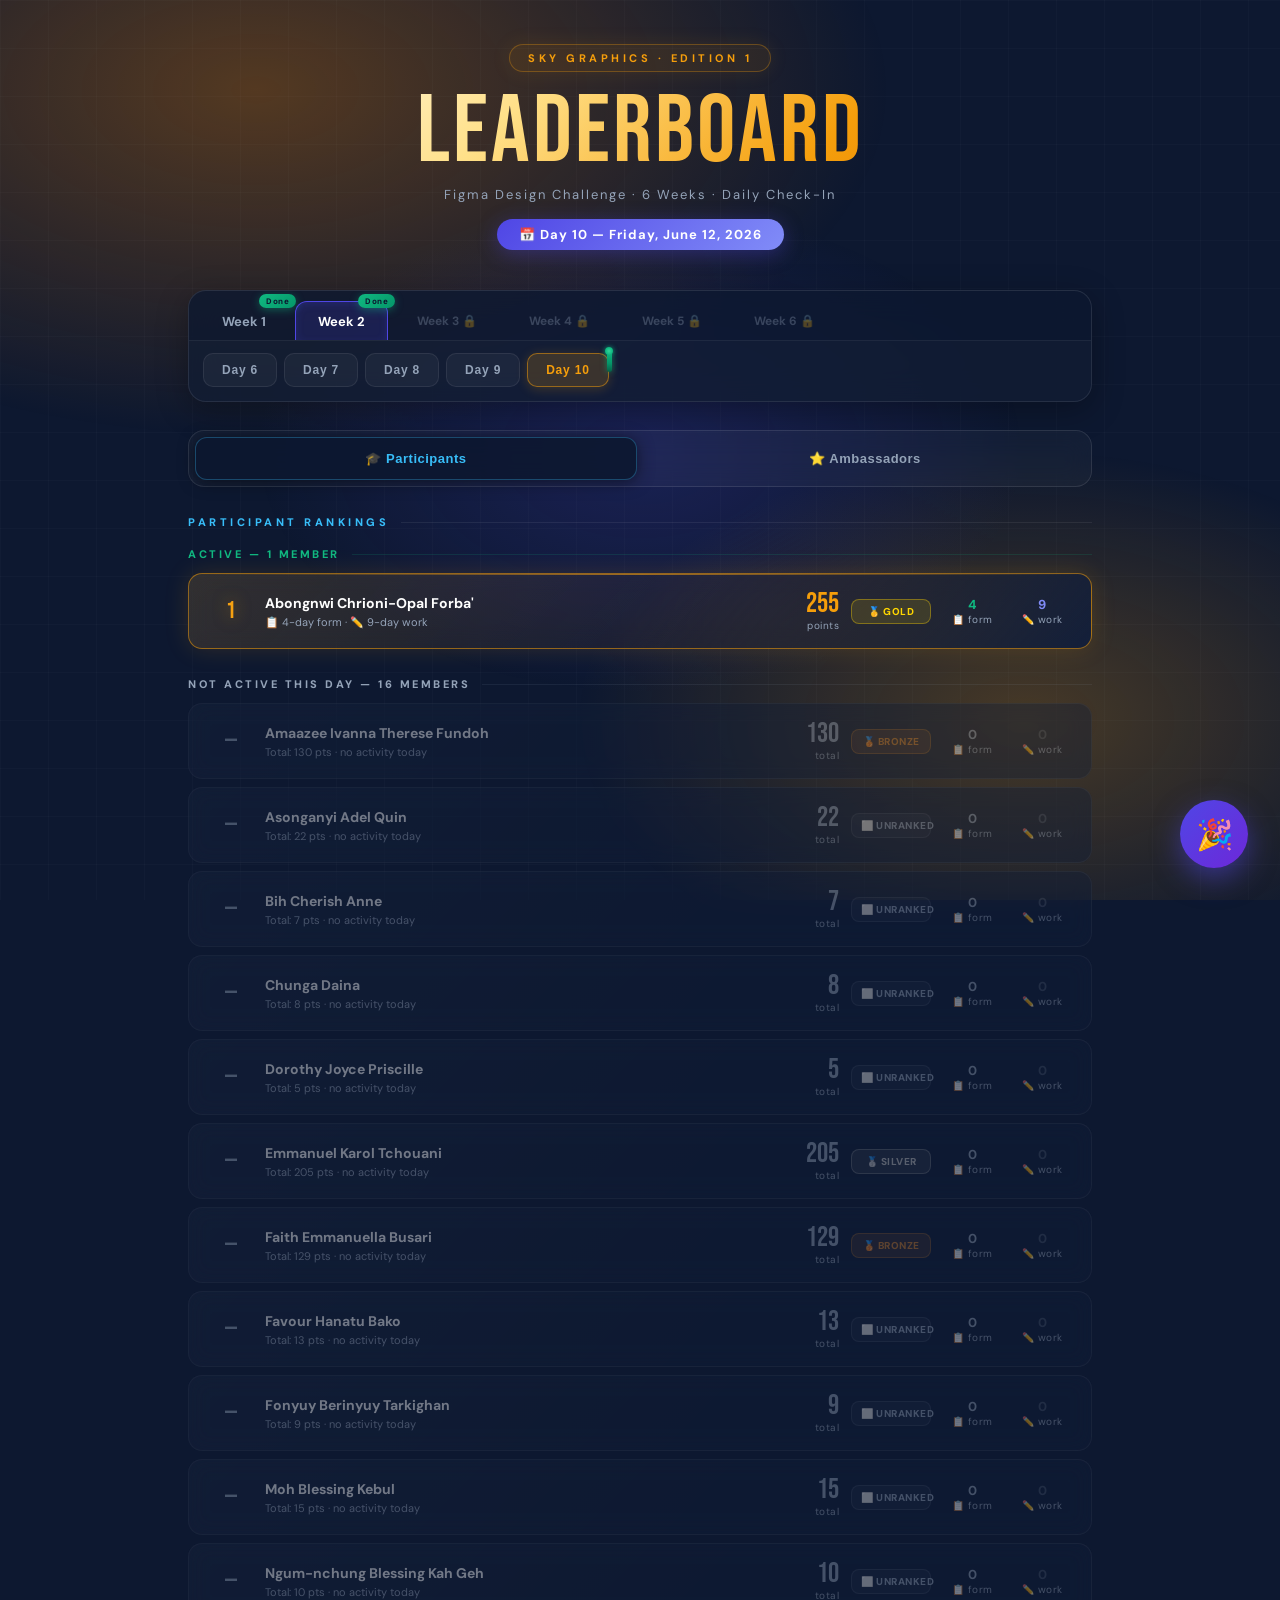
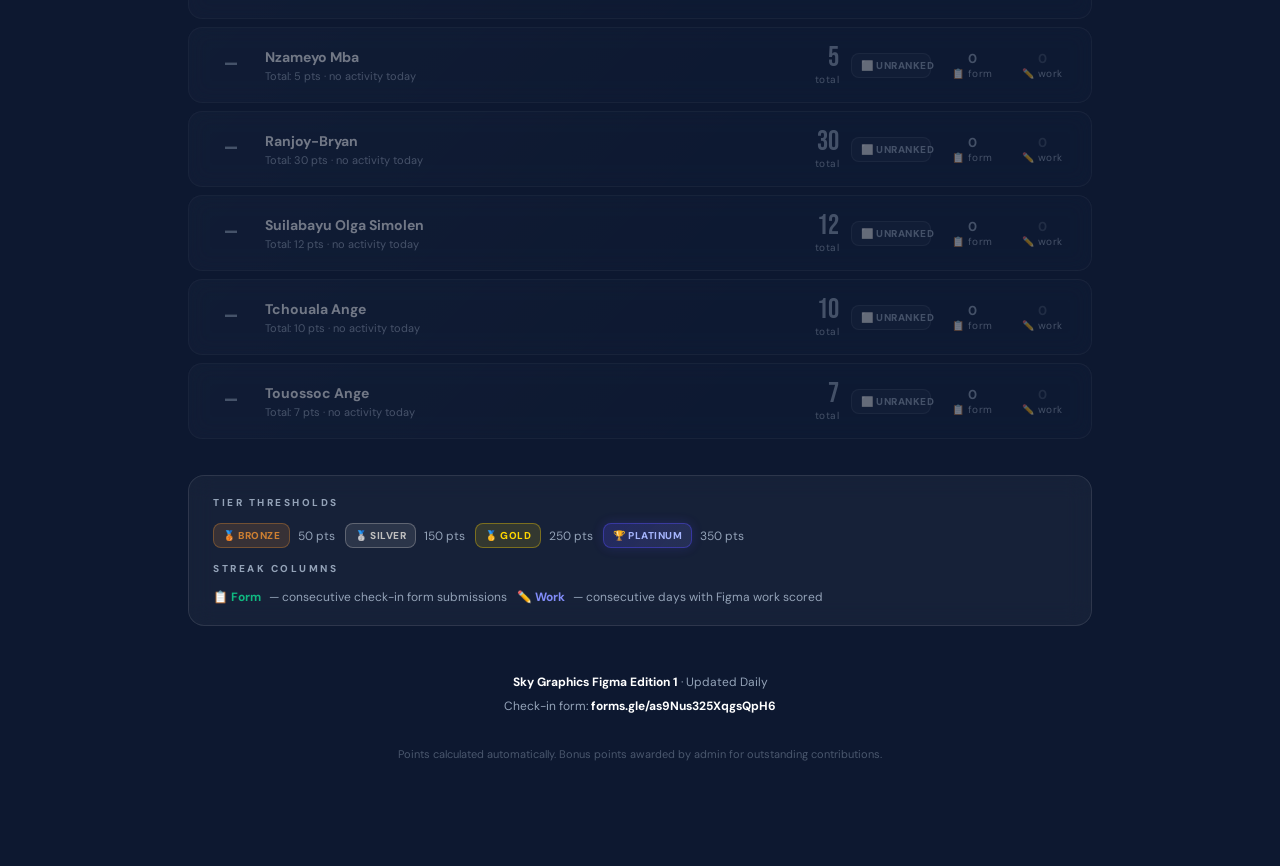
==== commit b2aefa66: "Week 3 Day 11" ====
--- a/index.html
+++ b/index.html
@@ -6,6 +6,12 @@
 <title>Sky Graphics Figma Edition 1 — Leaderboard</title>
 <link href="https://fonts.googleapis.com/css2?family=Bebas+Neue&family=DM+Sans:wght@400;500;700&display=swap" rel="stylesheet"/>
 <link rel="stylesheet" href="style.css">
+<!-- Social Media Preview -->
+<meta property="og:title" content="Sky Graphics Figma Edition 1 — Leaderboard">
+<meta property="og:description" content="6-Week Figma Design Challenge · Daily Check-In & Rankings">
+<meta property="og:image" content="Assets/image.png">
+<meta property="og:type" content="website">
+<link rel="icon" type="image/png" href="Assets/logo.png">
 </head>
 <body>
 <div class="wrap">
--- a/style.css
+++ b/style.css
@@ -24,13 +24,6 @@
     radial-gradient(ellipse 70% 60% at 85% 85%,rgba(16,185,129,.14) 0%,transparent 50%),
     radial-gradient(ellipse 50% 45% at 50% 50%,rgba(245,158,11,.08) 0%,transparent 60%),
     radial-gradient(ellipse 60% 40% at 80% 10%,rgba(56,189,248,.12) 0%,transparent 50%);
-  animation:auroraDrift 18s ease-in-out infinite alternate;will-change:transform;
-}
-@keyframes auroraDrift{
-  0%{transform:translate(0,0) scale(1);}
-  33%{transform:translate(-12px,8px) scale(1.02);}
-  66%{transform:translate(8px,-6px) scale(.98);}
-  100%{transform:translate(-4px,12px) scale(1.01);}
 }
 body::after{
   content:'';position:fixed;inset:0;pointer-events:none;z-index:0;
@@ -38,9 +31,7 @@
     linear-gradient(rgba(255,255,255,.018) 1px,transparent 1px),
     linear-gradient(90deg,rgba(255,255,255,.018) 1px,transparent 1px);
   background-size:48px 48px;
-  animation:gridShift 25s linear infinite;will-change:transform;
-}
-@keyframes gridShift{from{transform:translate(0,0);}to{transform:translate(48px,48px);}}
+}
 
 /* ── GOLDEN ESSENCE (Day 5/10/15…) ── */
 body.essence-golden::before{
@@ -67,11 +58,6 @@
   color:var(--amber);background:rgba(245,158,11,.08);
   border:1px solid rgba(245,158,11,.3);padding:6px 18px;border-radius:24px;
   margin-bottom:18px;box-shadow:0 0 20px rgba(245,158,11,.1);
-  animation:tagPulse 3s ease-in-out infinite;
-}
-@keyframes tagPulse{
-  0%,100%{box-shadow:0 0 20px rgba(245,158,11,.1);}
-  50%{box-shadow:0 0 35px rgba(245,158,11,.22);}
 }
 .title{
   font-family:'Bebas Neue',sans-serif;
@@ -131,12 +117,7 @@
 
 .day-tray{
   padding:12px 14px 14px;display:flex;gap:7px;flex-wrap:wrap;
-  animation:trayReveal .28s cubic-bezier(.4,0,.2,1) both;
   background:rgba(255,255,255,.015);
-}
-@keyframes trayReveal{
-  from{opacity:0;transform:translateY(-6px);}
-  to{opacity:1;transform:translateY(0);}
 }
 .day-pill{
   position:relative;padding:9px 18px;border-radius:10px;cursor:pointer;
@@ -224,7 +205,6 @@
   border-radius:14px;margin-bottom:8px;
   background:var(--card);border:1px solid var(--gb);
   transition:transform .25s cubic-bezier(.4,0,.2,1),box-shadow .25s,border-color .25s;
-  animation:rowReveal .5s cubic-bezier(.4,0,.2,1) both;
   cursor:pointer;backdrop-filter:blur(10px);
   position:relative;overflow:hidden;will-change:transform;
 }
@@ -246,10 +226,6 @@
 .row.rank-2{border-color:rgba(148,163,184,.45);background:linear-gradient(135deg,rgba(148,163,184,.09),var(--card));}
 .row.rank-3{border-color:rgba(205,127,50,.4);background:linear-gradient(135deg,rgba(205,127,50,.09),var(--card));}
 .row.dns{opacity:.42;}
-@keyframes rowReveal{
-  from{opacity:0;transform:translateY(16px);filter:blur(4px);}
-  to{opacity:1;transform:translateY(0);filter:blur(0);}
-}
 .rank-num{font-family:'Bebas Neue',sans-serif;font-size:24px;text-align:center;color:var(--muted);line-height:1;}
 .rank-1 .rank-num{color:var(--amber);text-shadow:0 0 16px rgba(245,158,11,.5);}
 .rank-2 .rank-num{color:#CBD5E1;}
@@ -511,11 +487,6 @@
   box-shadow:0 10px 28px rgba(79,70,229,.5);
   display:flex;align-items:center;justify-content:center;
   transition:all .35s cubic-bezier(.175,.885,.32,1.275);
-  animation:fabBreath 3s ease-in-out infinite;
-}
-@keyframes fabBreath{
-  0%,100%{box-shadow:0 10px 28px rgba(79,70,229,.5);}
-  50%{box-shadow:0 14px 36px rgba(79,70,229,.6);}
 }
 .celebrate-btn:hover{transform:scale(1.12) rotate(15deg);}
 .celebrate-btn:active{transform:scale(.92);}
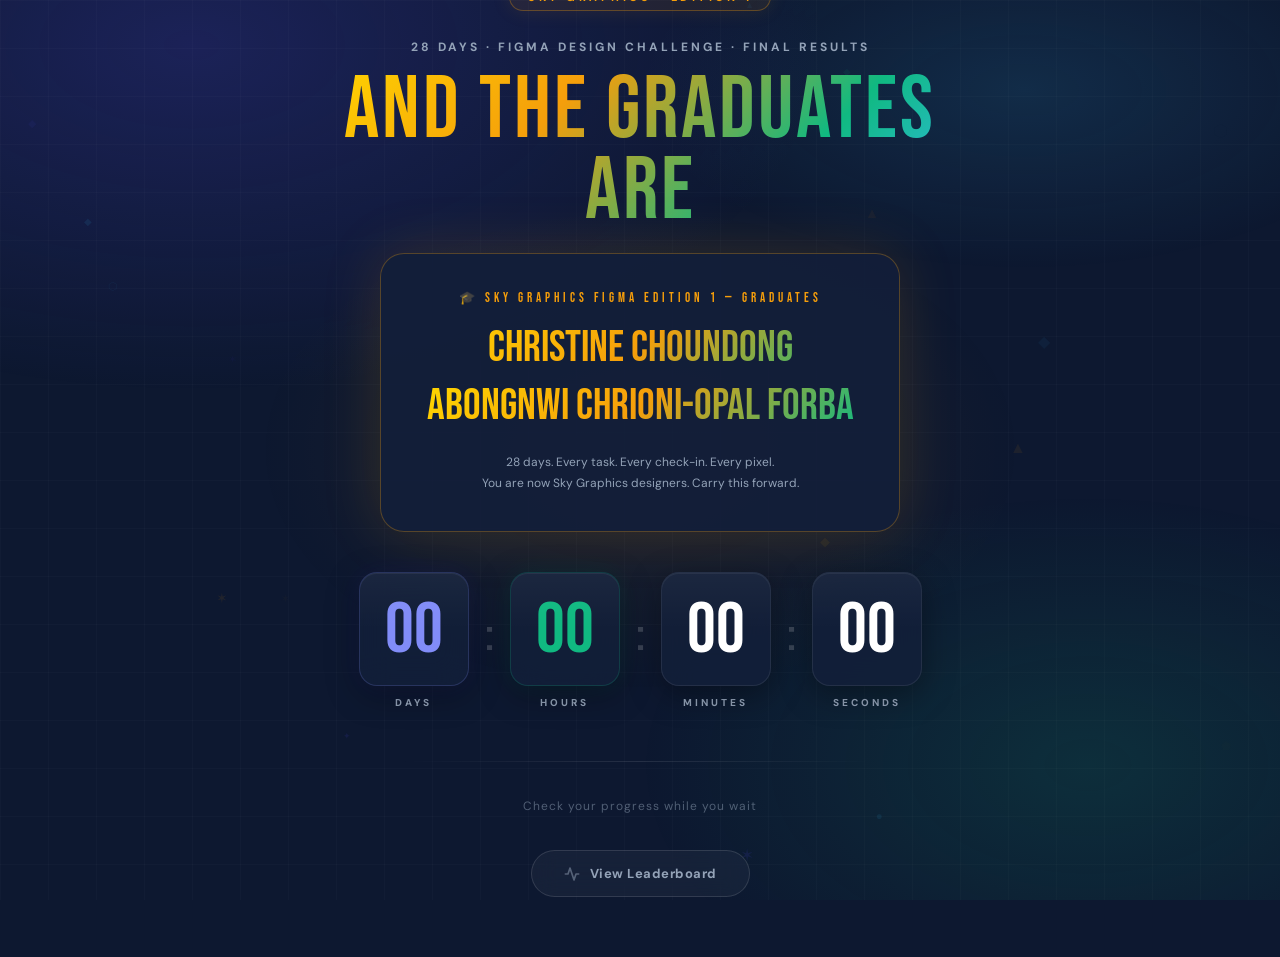
==== commit 1cabece4: "fix: countdown is now default page (index.html) - countdown.html → index.html (loads first on site v" ====
--- a/index.html
+++ b/index.html
@@ -3,112 +3,480 @@
 <head>
 <meta charset="UTF-8"/>
 <meta name="viewport" content="width=device-width, initial-scale=1.0"/>
-<title>Sky Graphics Figma Edition 1 — Leaderboard</title>
+<title>Sky Graphics Figma Edition 1 — Final Results</title>
 <link href="https://fonts.googleapis.com/css2?family=Bebas+Neue&family=DM+Sans:wght@400;500;700&display=swap" rel="stylesheet"/>
-<link rel="stylesheet" href="style.css">
-<!-- Social Media Preview -->
-<meta property="og:title" content="Sky Graphics Figma Edition 1 — Leaderboard">
-<meta property="og:description" content="6-Week Figma Design Challenge · Daily Check-In & Rankings">
+<meta property="og:title" content="Sky Graphics Figma Edition 1 — Final Results">
+<meta property="og:description" content="The graduation announcement drops Sunday, July 19 at 8:00 PM">
 <meta property="og:image" content="Assets/image.png">
-<meta property="og:type" content="website">
 <link rel="icon" type="image/png" href="Assets/logo.png">
+<style>
+:root{
+  --navy:#0D1830;--indigo:#1B2F6E;--violet:#4F46E5;--violet-light:#818CF8;
+  --amber:#F59E0B;--gold:#D97706;--mint:#10B981;
+  --coral:#EF4444;--sky:#38BDF8;--white:#FFFFFF;--off:#F1F5F9;
+  --muted:#94A3B8;
+}
+*{margin:0;padding:0;box-sizing:border-box;}
+html,body{height:100%;}
+body{
+  background:var(--navy);font-family:'DM Sans',sans-serif;
+  color:var(--white);min-height:100vh;overflow-x:hidden;
+  display:flex;flex-direction:column;align-items:center;justify-content:center;
+}
+
+/* ── background atmosphere ── */
+body::before{
+  content:'';position:fixed;inset:0;pointer-events:none;z-index:0;
+  background:
+    radial-gradient(ellipse 90% 70% at 15% 5%,rgba(79,70,229,.22) 0%,transparent 55%),
+    radial-gradient(ellipse 70% 60% at 85% 85%,rgba(16,185,129,.14) 0%,transparent 50%),
+    radial-gradient(ellipse 50% 45% at 50% 50%,rgba(245,158,11,.08) 0%,transparent 60%),
+    radial-gradient(ellipse 60% 40% at 80% 10%,rgba(56,189,248,.12) 0%,transparent 50%);
+}
+body::after{
+  content:'';position:fixed;inset:0;pointer-events:none;z-index:0;
+  background-image:
+    linear-gradient(rgba(255,255,255,.018) 1px,transparent 1px),
+    linear-gradient(90deg,rgba(255,255,255,.018) 1px,transparent 1px);
+  background-size:48px 48px;
+}
+
+/* ── floating orbs ── */
+.orb{
+  position:fixed;border-radius:50%;pointer-events:none;z-index:0;
+  filter:blur(60px);opacity:0;animation:orbFloat 8s ease-in-out infinite;
+}
+.orb1{width:300px;height:300px;background:rgba(79,70,229,.18);top:10%;left:5%;animation-delay:0s;}
+.orb2{width:200px;height:200px;background:rgba(16,185,129,.14);bottom:15%;right:8%;animation-delay:2.5s;}
+.orb3{width:250px;height:250px;background:rgba(245,158,11,.10);top:55%;left:60%;animation-delay:5s;}
+@keyframes orbFloat{
+  0%{opacity:0;transform:translateY(0) scale(1);}
+  30%{opacity:1;}
+  70%{opacity:.8;}
+  100%{opacity:0;transform:translateY(-30px) scale(1.05);}
+}
+
+/* ── floating design particles ── */
+canvas#particles{position:fixed;inset:0;z-index:0;pointer-events:none;}
+
+/* ── main wrap ── */
+.wrap{
+  position:relative;z-index:1;
+  display:flex;flex-direction:column;align-items:center;
+  padding:40px 20px 60px;max-width:720px;width:100%;text-align:center;
+}
+
+/* ── edition tag ── */
+.edition-tag{
+  display:inline-flex;align-items:center;gap:6px;
+  font-size:11px;font-weight:700;letter-spacing:3.5px;text-transform:uppercase;
+  color:var(--amber);background:rgba(245,158,11,.08);
+  border:1px solid rgba(245,158,11,.3);padding:6px 18px;border-radius:24px;
+  margin-bottom:28px;box-shadow:0 0 20px rgba(245,158,11,.1);
+}
+
+/* ── eyebrow ── */
+.eyebrow{
+  font-size:12px;font-weight:700;letter-spacing:3px;text-transform:uppercase;
+  color:var(--muted);margin-bottom:16px;
+}
+
+/* ── title ── */
+.title{
+  font-family:'Bebas Neue',sans-serif;
+  font-size:clamp(44px,11vw,88px);line-height:.92;letter-spacing:3px;
+  background:linear-gradient(135deg,#fff 0%,#C7D2FE 30%,#38BDF8 60%,#10B981 100%);
+  -webkit-background-clip:text;background-clip:text;
+  -webkit-text-fill-color:transparent;
+  margin-bottom:20px;
+}
+
+/* ── announcement line ── */
+.announce{
+  font-size:14px;color:var(--muted);letter-spacing:1px;
+  line-height:1.8;margin-bottom:44px;max-width:480px;
+}
+.announce strong{color:var(--white);}
+
+/* ── countdown grid ── */
+.countdown{
+  display:flex;gap:16px;margin-bottom:52px;
+  flex-wrap:wrap;justify-content:center;
+}
+.unit{
+  display:flex;flex-direction:column;align-items:center;gap:10px;
+  min-width:110px;
+}
+.unit-box{
+  position:relative;
+  background:rgba(19,31,58,0.88);
+  border:1px solid rgba(255,255,255,.08);
+  border-radius:18px;padding:22px 20px 18px;
+  width:110px;
+  box-shadow:0 8px 32px rgba(0,0,0,.35),inset 0 1px 0 rgba(255,255,255,.06);
+  backdrop-filter:blur(16px);
+  overflow:hidden;
+}
+.unit-box::before{
+  content:'';position:absolute;inset:0;
+  background:linear-gradient(180deg,rgba(255,255,255,.04) 0%,transparent 50%);
+  pointer-events:none;
+}
+.unit-num{
+  font-family:'Bebas Neue',sans-serif;
+  font-size:clamp(48px,9vw,72px);line-height:1;
+  color:var(--white);
+  transition:transform .15s cubic-bezier(.175,.885,.32,1.275),opacity .15s;
+  display:block;
+}
+.unit-num.flip{
+  animation:numFlip .25s cubic-bezier(.175,.885,.32,1.275);
+}
+@keyframes numFlip{
+  0%{transform:translateY(-8px) scaleY(.85);opacity:.6;}
+  100%{transform:translateY(0) scaleY(1);opacity:1;}
+}
+.unit-label{
+  font-size:10px;font-weight:800;letter-spacing:3px;text-transform:uppercase;
+  color:var(--muted);
+}
+
+/* accent colours per unit */
+.unit:nth-child(1) .unit-num{color:var(--violet-light);}
+.unit:nth-child(2) .unit-num{color:var(--sky);}
+.unit:nth-child(3) .unit-num{color:var(--mint);}
+.unit:nth-child(4) .unit-num{color:var(--amber);}
+.unit:nth-child(1) .unit-box{border-color:rgba(129,140,248,.2);box-shadow:0 8px 32px rgba(0,0,0,.35),0 0 24px rgba(79,70,229,.12),inset 0 1px 0 rgba(255,255,255,.06);}
+.unit:nth-child(2) .unit-box{border-color:rgba(56,189,248,.2);box-shadow:0 8px 32px rgba(0,0,0,.35),0 0 24px rgba(56,189,248,.12),inset 0 1px 0 rgba(255,255,255,.06);}
+.unit:nth-child(3) .unit-box{border-color:rgba(16,185,129,.2);box-shadow:0 8px 32px rgba(0,0,0,.35),0 0 24px rgba(16,185,129,.12),inset 0 1px 0 rgba(255,255,255,.06);}
+.unit:nth-child(4) .unit-box{border-color:rgba(245,158,11,.2);box-shadow:0 8px 32px rgba(0,0,0,.35),0 0 24px rgba(245,158,11,.12),inset 0 1px 0 rgba(255,255,255,.06);}
+
+/* separator dots */
+.sep{
+  font-family:'Bebas Neue',sans-serif;font-size:48px;
+  color:rgba(255,255,255,.18);line-height:1;
+  align-self:center;margin-top:-10px;
+}
+
+/* ── divider ── */
+.divider{
+  width:100%;max-width:480px;height:1px;
+  background:linear-gradient(90deg,transparent,rgba(255,255,255,.1),transparent);
+  margin-bottom:36px;
+}
+
+/* ── hint text ── */
+.hint{
+  font-size:12px;color:rgba(148,163,184,.5);
+  letter-spacing:1px;margin-bottom:36px;
+}
+
+/* ── view leaderboard button ── */
+.lb-btn{
+  display:inline-flex;align-items:center;gap:10px;
+  padding:14px 32px;border-radius:50px;
+  background:rgba(255,255,255,.04);
+  border:1px solid rgba(255,255,255,.12);
+  color:var(--muted);font-size:13px;font-weight:700;letter-spacing:.5px;
+  text-decoration:none;
+  transition:all .25s cubic-bezier(.4,0,.2,1);
+  backdrop-filter:blur(12px);
+}
+.lb-btn:hover{
+  background:rgba(79,70,229,.15);
+  border-color:rgba(79,70,229,.4);
+  color:var(--white);
+  box-shadow:0 4px 24px rgba(79,70,229,.25);
+  transform:translateY(-2px);
+}
+.lb-btn svg{opacity:.5;transition:opacity .2s;}
+.lb-btn:hover svg{opacity:1;}
+
+/* ── CELEBRATION STATE ── */
+.wrap.celebrating .title{
+  background:linear-gradient(135deg,#FFD700 0%,#F59E0B 35%,#10B981 70%,#38BDF8 100%);
+  -webkit-background-clip:text;background-clip:text;
+  -webkit-text-fill-color:transparent;
+  animation:titlePulse 2s ease-in-out infinite;
+}
+@keyframes titlePulse{
+  0%,100%{filter:brightness(1);}
+  50%{filter:brightness(1.3);}
+}
+
+.celebrate-panel{
+  display:none;
+  background:rgba(19,31,58,0.92);
+  border:1px solid rgba(245,158,11,.3);
+  border-radius:24px;padding:36px;
+  margin-bottom:40px;max-width:520px;width:100%;
+  box-shadow:0 0 60px rgba(245,158,11,.15);
+  animation:panelIn .6s cubic-bezier(.175,.885,.32,1.275);
+}
+.celebrate-panel.show{display:block;}
+@keyframes panelIn{
+  from{transform:scale(.85) translateY(20px);opacity:0;}
+  to{transform:scale(1) translateY(0);opacity:1;}
+}
+.grad-title{
+  font-family:'Bebas Neue',sans-serif;
+  font-size:13px;letter-spacing:4px;color:var(--amber);
+  text-transform:uppercase;margin-bottom:20px;
+}
+.grad-names{
+  display:flex;flex-direction:column;gap:14px;margin-bottom:24px;
+}
+.grad-name{
+  font-family:'Bebas Neue',sans-serif;
+  font-size:clamp(28px,6vw,44px);
+  background:linear-gradient(135deg,#FFD700,#F59E0B,#10B981);
+  -webkit-background-clip:text;background-clip:text;
+  -webkit-text-fill-color:transparent;
+  line-height:1;
+}
+.grad-sub{font-size:12px;color:var(--muted);line-height:1.8;}
+
+/* celebration confetti container */
+.confetti-wrap{position:fixed;inset:0;z-index:150;pointer-events:none;overflow:hidden;}
+.confetti{
+  position:absolute;width:8px;height:8px;top:-20px;border-radius:2px;
+  animation:confettiFall linear forwards;will-change:transform,opacity;
+}
+@keyframes confettiFall{
+  0%{transform:translateY(0) rotate(0deg);opacity:1;}
+  80%{opacity:1;}
+  100%{transform:translateY(110vh) rotate(720deg);opacity:0;}
+}
+
+/* ── RESPONSIVE ── */
+@media(max-width:520px){
+  .countdown{gap:8px;}
+  .unit{min-width:72px;}
+  .unit-box{width:72px;padding:16px 10px 12px;}
+  .unit-num{font-size:40px;}
+  .sep{font-size:32px;}
+  .unit-label{font-size:9px;letter-spacing:2px;}
+}
+@media(prefers-reduced-motion:reduce){
+  *{animation-duration:.01ms !important;transition-duration:.01ms !important;}
+}
+</style>
 </head>
 <body>
-<div class="wrap">
-  <div class="header">
-    <div class="edition-tag">Sky Graphics · Edition 1</div>
-    <div class="title">LEADERBOARD</div>
-    <div class="subtitle">Figma Design Challenge · 6 Weeks · Daily Check-In</div>
-    <div class="day-badge" id="current-day-badge">📅 Day 6 — June 8, 2026</div>
+<div class="orb orb1"></div>
+<div class="orb orb2"></div>
+<div class="orb orb3"></div>
+<canvas id="particles"></canvas>
+
+<div class="confetti-wrap" id="confetti-wrap"></div>
+
+<div class="wrap" id="wrap">
+  <div class="edition-tag">Sky Graphics · Edition 1</div>
+
+  <div class="eyebrow">28 Days · Figma Design Challenge · Final Results</div>
+
+  <div class="title" id="main-title">THE RESULTS<br>DROP IN</div>
+
+  <div class="announce" id="announce-text">
+    The programme is complete. Two designers went the distance.<br>
+    <strong>Sunday, July 19 · 8:00 PM</strong> — the board goes live.
   </div>
 
-  <div class="nav-card">
-    <div class="week-row" id="week-row"></div>
-    <div class="day-tray" id="day-selector"></div>
+  <!-- celebration panel (hidden until countdown ends) -->
+  <div class="celebrate-panel" id="celebrate-panel">
+    <div class="grad-title">🎓 Sky Graphics Figma Edition 1 — Graduates</div>
+    <div class="grad-names">
+      <div class="grad-name">Christine Choundong</div>
+      <div class="grad-name">Abongnwi Chrioni-Opal Forba</div>
+    </div>
+    <div class="grad-sub">
+      28 days. Every task. Every check-in. Every pixel.<br>
+      You are now Sky Graphics designers. Carry this forward.
+    </div>
   </div>
 
-  <div class="tabs">
-    <button class="tab active participants" data-tab="participants" onclick="window.switchTab('participants')">🎓 Participants</button>
-    <button class="tab ambassadors" data-tab="ambassadors" onclick="window.switchTab('ambassadors')">⭐ Ambassadors</button>
+  <div class="countdown" id="countdown">
+    <div class="unit">
+      <div class="unit-box"><span class="unit-num" id="cd-days">00</span></div>
+      <div class="unit-label">Days</div>
+    </div>
+    <div class="sep">:</div>
+    <div class="unit">
+      <div class="unit-box"><span class="unit-num" id="cd-hours">00</span></div>
+      <div class="unit-label">Hours</div>
+    </div>
+    <div class="sep">:</div>
+    <div class="unit">
+      <div class="unit-box"><span class="unit-num" id="cd-mins">00</span></div>
+      <div class="unit-label">Minutes</div>
+    </div>
+    <div class="sep">:</div>
+    <div class="unit">
+      <div class="unit-box"><span class="unit-num" id="cd-secs">00</span></div>
+      <div class="unit-label">Seconds</div>
+    </div>
   </div>
 
-  <div class="board active" id="board-participants">
-    <div class="board-label p">Participant Rankings</div>
-    <div id="rows-participants"></div>
-    <div class="legend">
-      <div class="legend-title">Tier Thresholds</div>
-      <div class="legend-grid">
-        <div class="legend-item"><span class="tier BRONZE">🥉 BRONZE</span> 50 pts</div>
-        <div class="legend-item"><span class="tier SILVER">🥈 SILVER</span> 150 pts</div>
-        <div class="legend-item"><span class="tier GOLD">🥇 GOLD</span> 250 pts</div>
-        <div class="legend-item"><span class="tier PLATINUM">🏆 PLATINUM</span> 350 pts</div>
-      </div>
-      <div class="legend-title" style="margin-top:14px;">Streak Columns</div>
-      <div class="legend-grid">
-        <div class="legend-item"><span style="color:var(--mint);font-weight:700;">📋 Form</span> — consecutive check-in form submissions</div>
-        <div class="legend-item"><span style="color:var(--violet-light);font-weight:700;">✏️ Work</span> — consecutive days with Figma work scored</div>
-      </div>
-    </div>
-  </div>
-
-  <div class="board" id="board-ambassadors">
-    <div class="amb-note">⭐ Ambassadors compete on their own board. Rankings are separate from participants.</div>
-    <div class="board-label a">Ambassador Rankings</div>
-    <div id="rows-ambassadors"></div>
-    <div class="legend">
-      <div class="legend-title">Tier Thresholds</div>
-      <div class="legend-grid">
-        <div class="legend-item"><span class="tier BRONZE">🥉 BRONZE</span> 50 pts</div>
-        <div class="legend-item"><span class="tier SILVER">🥈 SILVER</span> 150 pts</div>
-        <div class="legend-item"><span class="tier GOLD">🥇 GOLD</span> 250 pts</div>
-        <div class="legend-item"><span class="tier PLATINUM">🏆 PLATINUM</span> 350 pts</div>
-      </div>
-      <div class="legend-title" style="margin-top:14px;">Streak Columns</div>
-      <div class="legend-grid">
-        <div class="legend-item"><span style="color:var(--mint);font-weight:700;">📋 Form</span> — consecutive check-in form submissions</div>
-        <div class="legend-item"><span style="color:var(--violet-light);font-weight:700;">✏️ Work</span> — consecutive days with Figma work scored</div>
-      </div>
-    </div>
-  </div>
-
-  <div class="footer">
-    <strong>Sky Graphics Figma Edition 1</strong> · Updated Daily<br>
-    Check-in form: <strong>forms.gle/as9Nus325XqgsQpH6</strong><br><br>
-    <span style="color:rgba(148,163,184,.45);font-size:11px">Points calculated automatically. Bonus points awarded by admin for outstanding contributions.</span>
-  </div>
+  <div class="divider"></div>
+  <div class="hint">Check your progress while you wait</div>
+
+  <a href="leaderboard.html" class="lb-btn">
+    <svg width="16" height="16" viewBox="0 0 24 24" fill="none" stroke="currentColor" stroke-width="2.5" stroke-linecap="round" stroke-linejoin="round">
+      <polyline points="22 12 18 12 15 21 9 3 6 12 2 12"/>
+    </svg>
+    View Leaderboard
+  </a>
 </div>
 
-<!-- PROFILE OVERLAY -->
-<div class="overlay" id="overlay" onclick="window.handleOverlayClick(event)">
-  <div class="overlay-bg"></div>
-  <div class="panel" id="panel">
-    <div class="panel-header">
-      <button class="panel-back" onclick="window.closePanel()">← Back</button>
-      <div class="panel-name" id="panel-name"></div>
-      <div class="panel-meta">
-        <span class="role-badge" id="panel-role"></span>
-        <span class="panel-pts" id="panel-pts"></span>
-        <span class="tier" id="panel-tier"></span>
-      </div>
-    </div>
-    <div class="ptabs">
-      <button class="ptab active" data-ptab="breakdown" onclick="window.switchPTab('breakdown')">📊 Breakdown</button>
-      <button class="ptab" data-ptab="roast" onclick="window.switchPTab('roast')">🔥 Roast</button>
-      <button class="ptab" data-ptab="warnings" onclick="window.switchPTab('warnings')">⚠️ Warnings</button>
-      <button class="ptab" data-ptab="rules" onclick="window.switchPTab('rules')">⚖️ Rules</button>
-    </div>
-    <div class="pcontent">
-      <div class="pboard active" id="pboard-breakdown"></div>
-      <div class="pboard" id="pboard-roast"></div>
-      <div class="pboard" id="pboard-warnings"></div>
-      <div class="pboard" id="pboard-rules"></div>
-    </div>
-  </div>
-</div>
-
-<div id="celebration-container" class="celebration-container"></div>
-<button class="celebrate-btn" onclick="window.triggerCelebration(8000)" title="Celebrate!">🎉</button>
-
-<script type="module" src="script.js"></script>
+<script>
+// ── TARGET: Sunday July 19 2026 20:00:00 local time ──
+const TARGET = new Date('2026-07-19T20:00:00').getTime();
+
+const els = {
+  days:  document.getElementById('cd-days'),
+  hours: document.getElementById('cd-hours'),
+  mins:  document.getElementById('cd-mins'),
+  secs:  document.getElementById('cd-secs'),
+};
+
+let prev = {days:'',hours:'',mins:'',secs:''};
+
+function pad(n){ return String(n).padStart(2,'0'); }
+
+function flip(el, val){
+  if(el.textContent === val) return;
+  el.textContent = val;
+  el.classList.remove('flip');
+  void el.offsetWidth;
+  el.classList.add('flip');
+}
+
+function tick(){
+  const now  = Date.now();
+  const diff = TARGET - now;
+
+  if(diff <= 0){
+    clearInterval(timer);
+    reveal();
+    return;
+  }
+
+  const d  = Math.floor(diff / 86400000);
+  const h  = Math.floor((diff % 86400000) / 3600000);
+  const m  = Math.floor((diff % 3600000)  / 60000);
+  const s  = Math.floor((diff % 60000)    / 1000);
+
+  flip(els.days,  pad(d));
+  flip(els.hours, pad(h));
+  flip(els.mins,  pad(m));
+  flip(els.secs,  pad(s));
+}
+
+const timer = setInterval(tick, 1000);
+tick();
+
+// ── REVEAL on countdown zero ──
+function reveal(){
+  document.getElementById('cd-days').textContent  = '00';
+  document.getElementById('cd-hours').textContent = '00';
+  document.getElementById('cd-mins').textContent  = '00';
+  document.getElementById('cd-secs').textContent  = '00';
+
+  document.getElementById('main-title').textContent = 'AND THE\nGRADUATES ARE';
+  document.getElementById('announce-text').style.display = 'none';
+  document.getElementById('celebrate-panel').classList.add('show');
+  document.getElementById('wrap').classList.add('celebrating');
+
+  launchConfetti();
+}
+
+// ── CONFETTI ──
+function launchConfetti(){
+  const wrap = document.getElementById('confetti-wrap');
+  const colors = ['#F59E0B','#10B981','#4F46E5','#38BDF8','#EF4444','#fff','#D97706','#818CF8'];
+
+  function burst(){
+    for(let i=0;i<14;i++){
+      const el = document.createElement('div');
+      el.className = 'confetti';
+      el.style.cssText = `
+        left:${Math.random()*100}%;
+        background:${colors[Math.floor(Math.random()*colors.length)]};
+        width:${6+Math.random()*8}px;
+        height:${6+Math.random()*8}px;
+        border-radius:${Math.random()>.5?'50%':'2px'};
+        animation-duration:${2.5+Math.random()*2}s;
+        animation-delay:${Math.random()*.8}s;
+      `;
+      wrap.appendChild(el);
+      el.addEventListener('animationend',()=>el.remove());
+    }
+  }
+
+  burst();
+  const repeat = setInterval(burst, 900);
+  setTimeout(()=>clearInterval(repeat), 10000);
+}
+
+// ── PARTICLES (floating design tools) ──
+(function(){
+  const canvas = document.getElementById('particles');
+  const ctx    = canvas.getContext('2d');
+  const SYMBOLS = ['▲','◆','●','✦','⬟','✶','⬡'];
+  let W, H, pts = [];
+
+  function resize(){
+    W = canvas.width  = window.innerWidth;
+    H = canvas.height = window.innerHeight;
+  }
+
+  function spawn(){
+    return {
+      x: Math.random()*W,
+      y: Math.random()*H,
+      sym: SYMBOLS[Math.floor(Math.random()*SYMBOLS.length)],
+      size: 8 + Math.random()*10,
+      alpha: 0,
+      maxAlpha: .06 + Math.random()*.08,
+      vx: (Math.random()-.5)*.25,
+      vy: -.2 - Math.random()*.3,
+      life: 0,
+      maxLife: 180 + Math.random()*120,
+      color: ['#4F46E5','#10B981','#F59E0B','#38BDF8'][Math.floor(Math.random()*4)],
+    };
+  }
+
+  resize();
+  window.addEventListener('resize', resize);
+
+  for(let i=0;i<22;i++){
+    const p = spawn();
+    p.life = Math.floor(Math.random()*p.maxLife);
+    pts.push(p);
+  }
+
+  function frame(){
+    ctx.clearRect(0,0,W,H);
+    pts.forEach((p,i)=>{
+      p.life++;
+      const half = p.maxLife/2;
+      p.alpha = p.life < half
+        ? (p.life/half)*p.maxAlpha
+        : ((p.maxLife-p.life)/half)*p.maxAlpha;
+      p.x += p.vx;
+      p.y += p.vy;
+      ctx.save();
+      ctx.globalAlpha = Math.max(0, p.alpha);
+      ctx.fillStyle = p.color;
+      ctx.font = `${p.size}px sans-serif`;
+      ctx.fillText(p.sym, p.x, p.y);
+      ctx.restore();
+      if(p.life >= p.maxLife) pts[i] = spawn();
+    });
+    requestAnimationFrame(frame);
+  }
+  frame();
+})();
+</script>
 </body>
 </html>
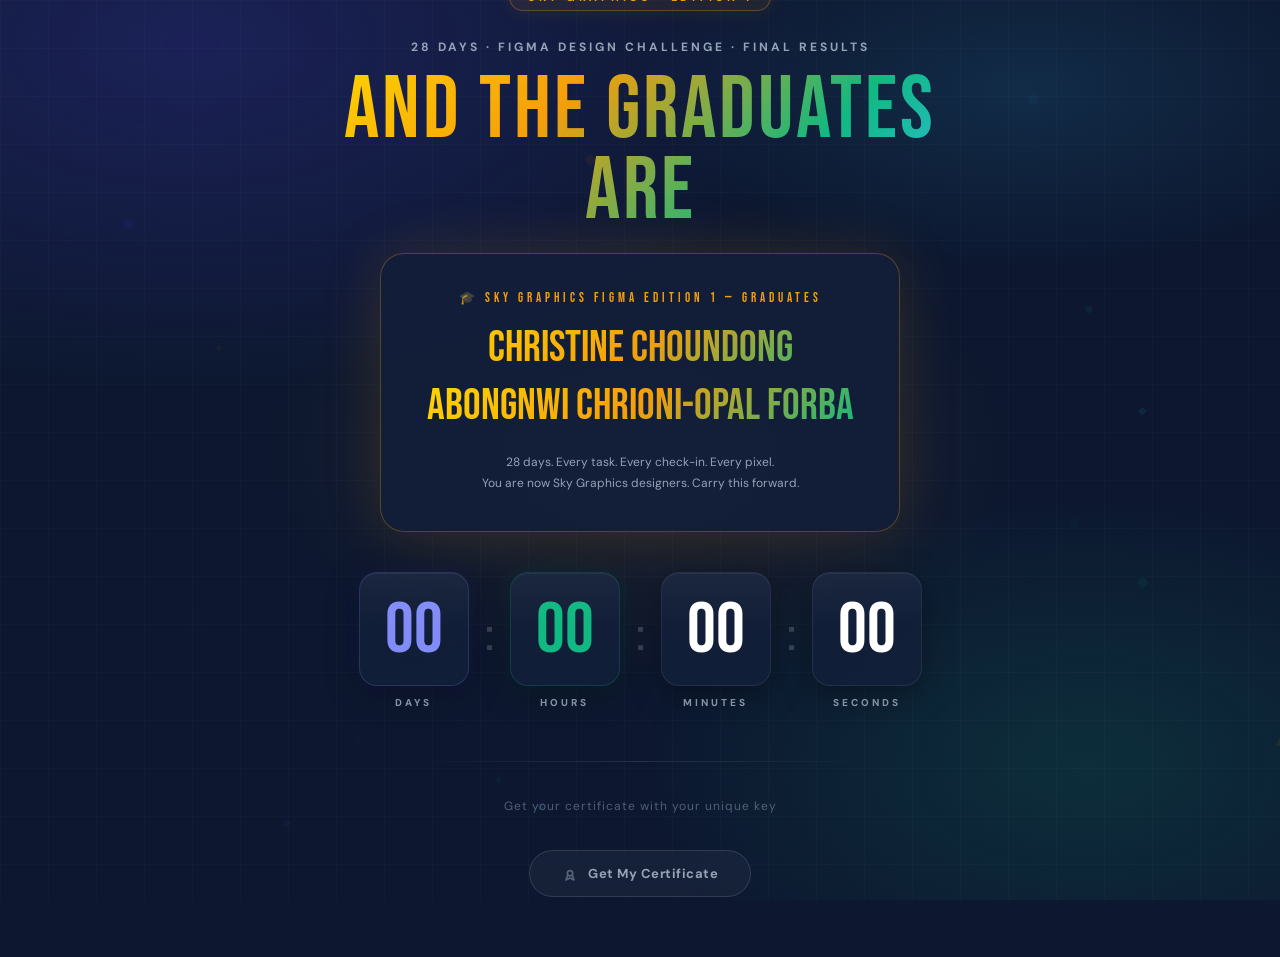
==== commit acc59753: "Certificates" ====
--- a/index.html
+++ b/index.html
@@ -318,13 +318,13 @@
   </div>
 
   <div class="divider"></div>
-  <div class="hint">Check your progress while you wait</div>
-
-  <a href="leaderboard.html" class="lb-btn">
+  <div class="hint">Get your certificate with your unique key</div>
+
+  <a href="certificates.html" class="lb-btn">
     <svg width="16" height="16" viewBox="0 0 24 24" fill="none" stroke="currentColor" stroke-width="2.5" stroke-linecap="round" stroke-linejoin="round">
-      <polyline points="22 12 18 12 15 21 9 3 6 12 2 12"/>
+      <path d="M12 15a4 4 0 1 0 0-8 4 4 0 0 0 0 8Z"/><path d="M8.5 13.5 6 21l6-3 6 3-2.5-7.5"/>
     </svg>
-    View Leaderboard
+    Get My Certificate
   </a>
 </div>
 
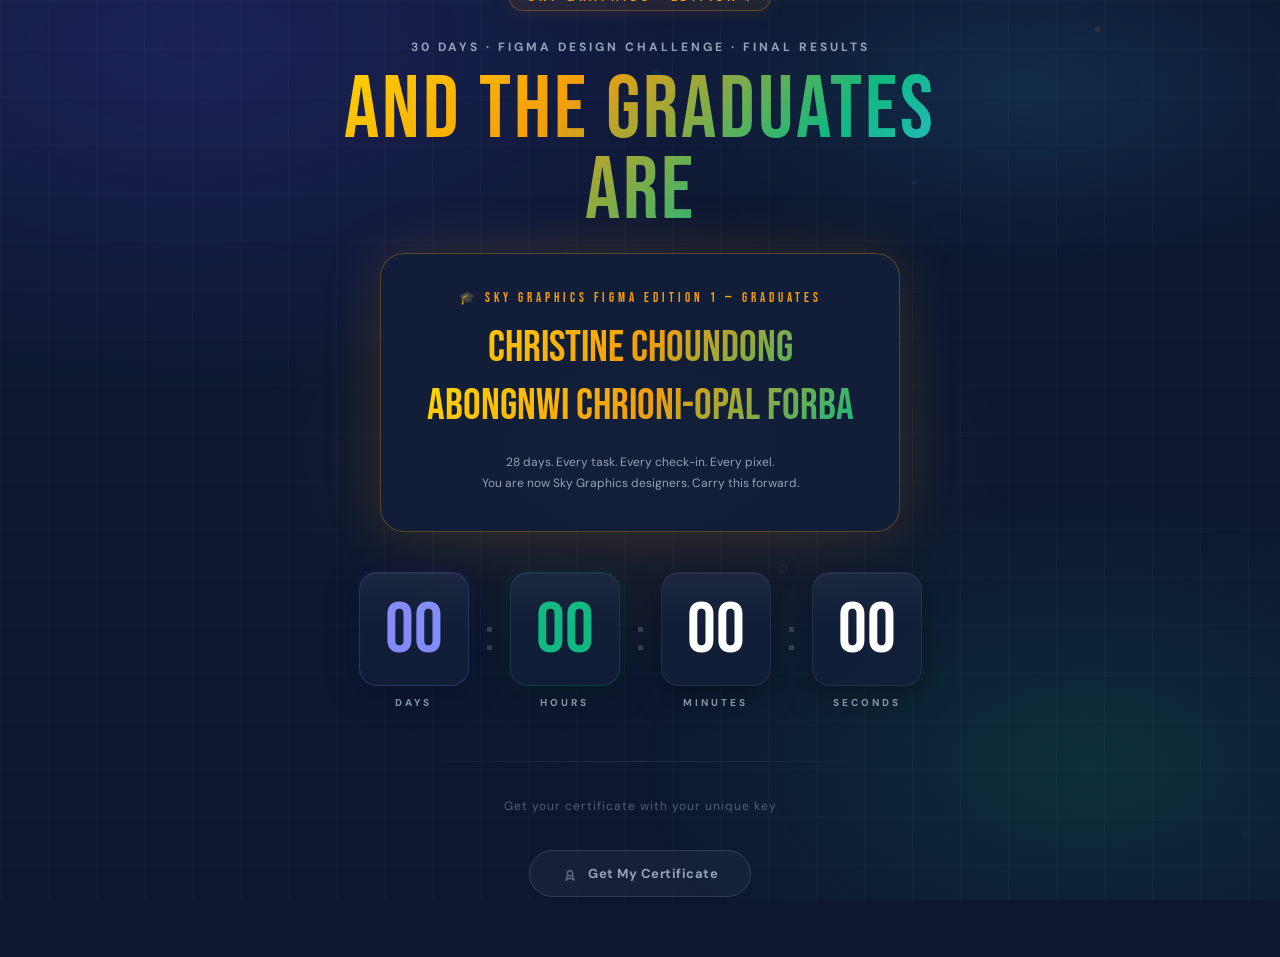
==== commit 94a27cfd: "index.html, corrected day count" ====
--- a/index.html
+++ b/index.html
@@ -273,7 +273,7 @@
 <div class="wrap" id="wrap">
   <div class="edition-tag">Sky Graphics · Edition 1</div>
 
-  <div class="eyebrow">28 Days · Figma Design Challenge · Final Results</div>
+  <div class="eyebrow">30 Days · Figma Design Challenge · Final Results</div>
 
   <div class="title" id="main-title">THE RESULTS<br>DROP IN</div>
 
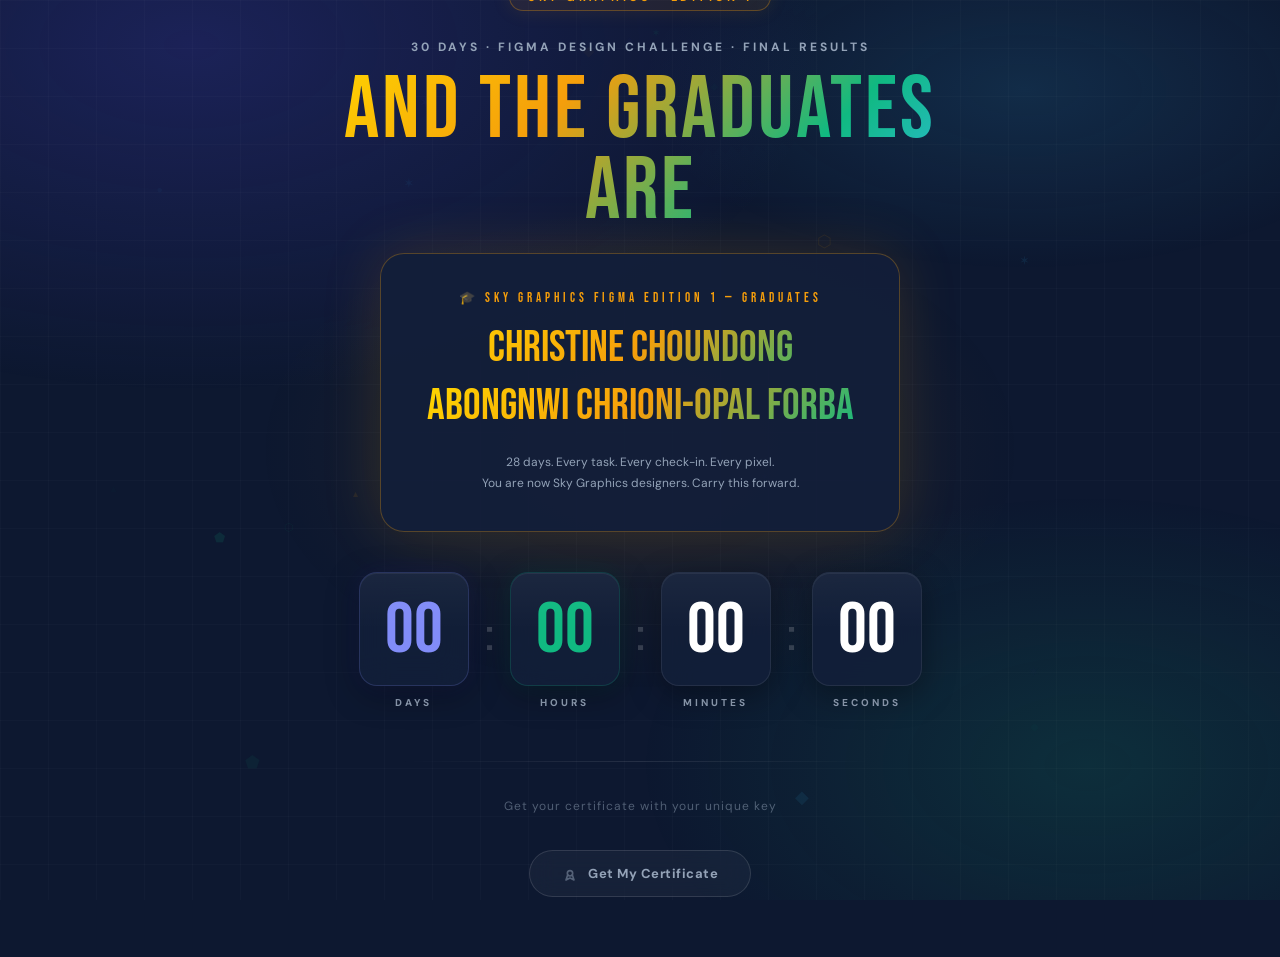
==== commit 56cf9996: "message corrected" ====
--- a/index.html
+++ b/index.html
@@ -279,7 +279,7 @@
 
   <div class="announce" id="announce-text">
     The programme is complete. Two designers went the distance.<br>
-    <strong>Sunday, July 19 · 8:00 PM</strong> — the board goes live.
+    <strong>Sunday, July 19 · 8:00 PM</strong> — the announcement goes live.
   </div>
 
   <!-- celebration panel (hidden until countdown ends) -->
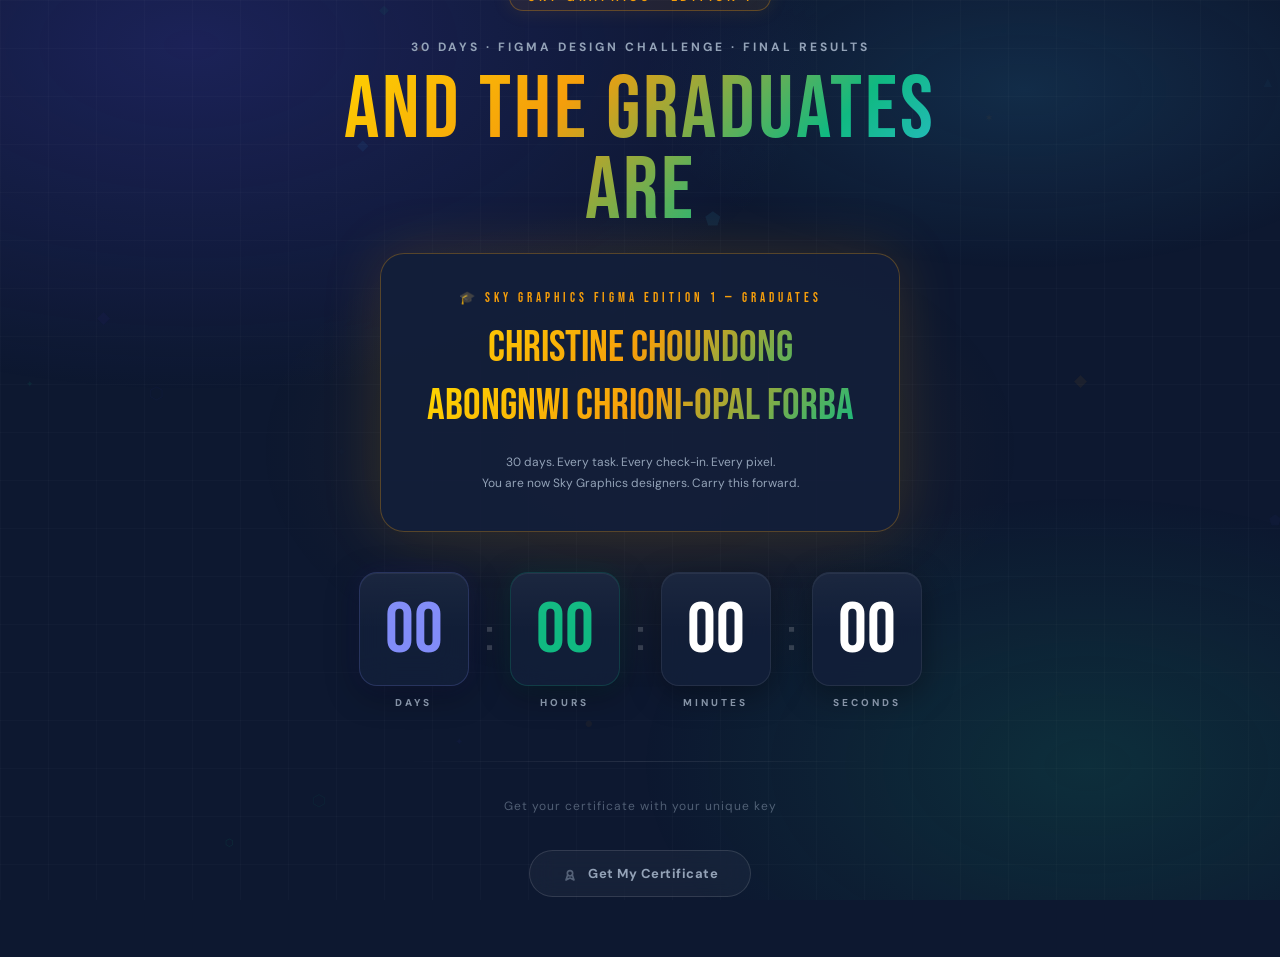
==== commit 5233f0b1: "Days fixed" ====
--- a/index.html
+++ b/index.html
@@ -290,7 +290,7 @@
       <div class="grad-name">Abongnwi Chrioni-Opal Forba</div>
     </div>
     <div class="grad-sub">
-      28 days. Every task. Every check-in. Every pixel.<br>
+      30 days. Every task. Every check-in. Every pixel.<br>
       You are now Sky Graphics designers. Carry this forward.
     </div>
   </div>
